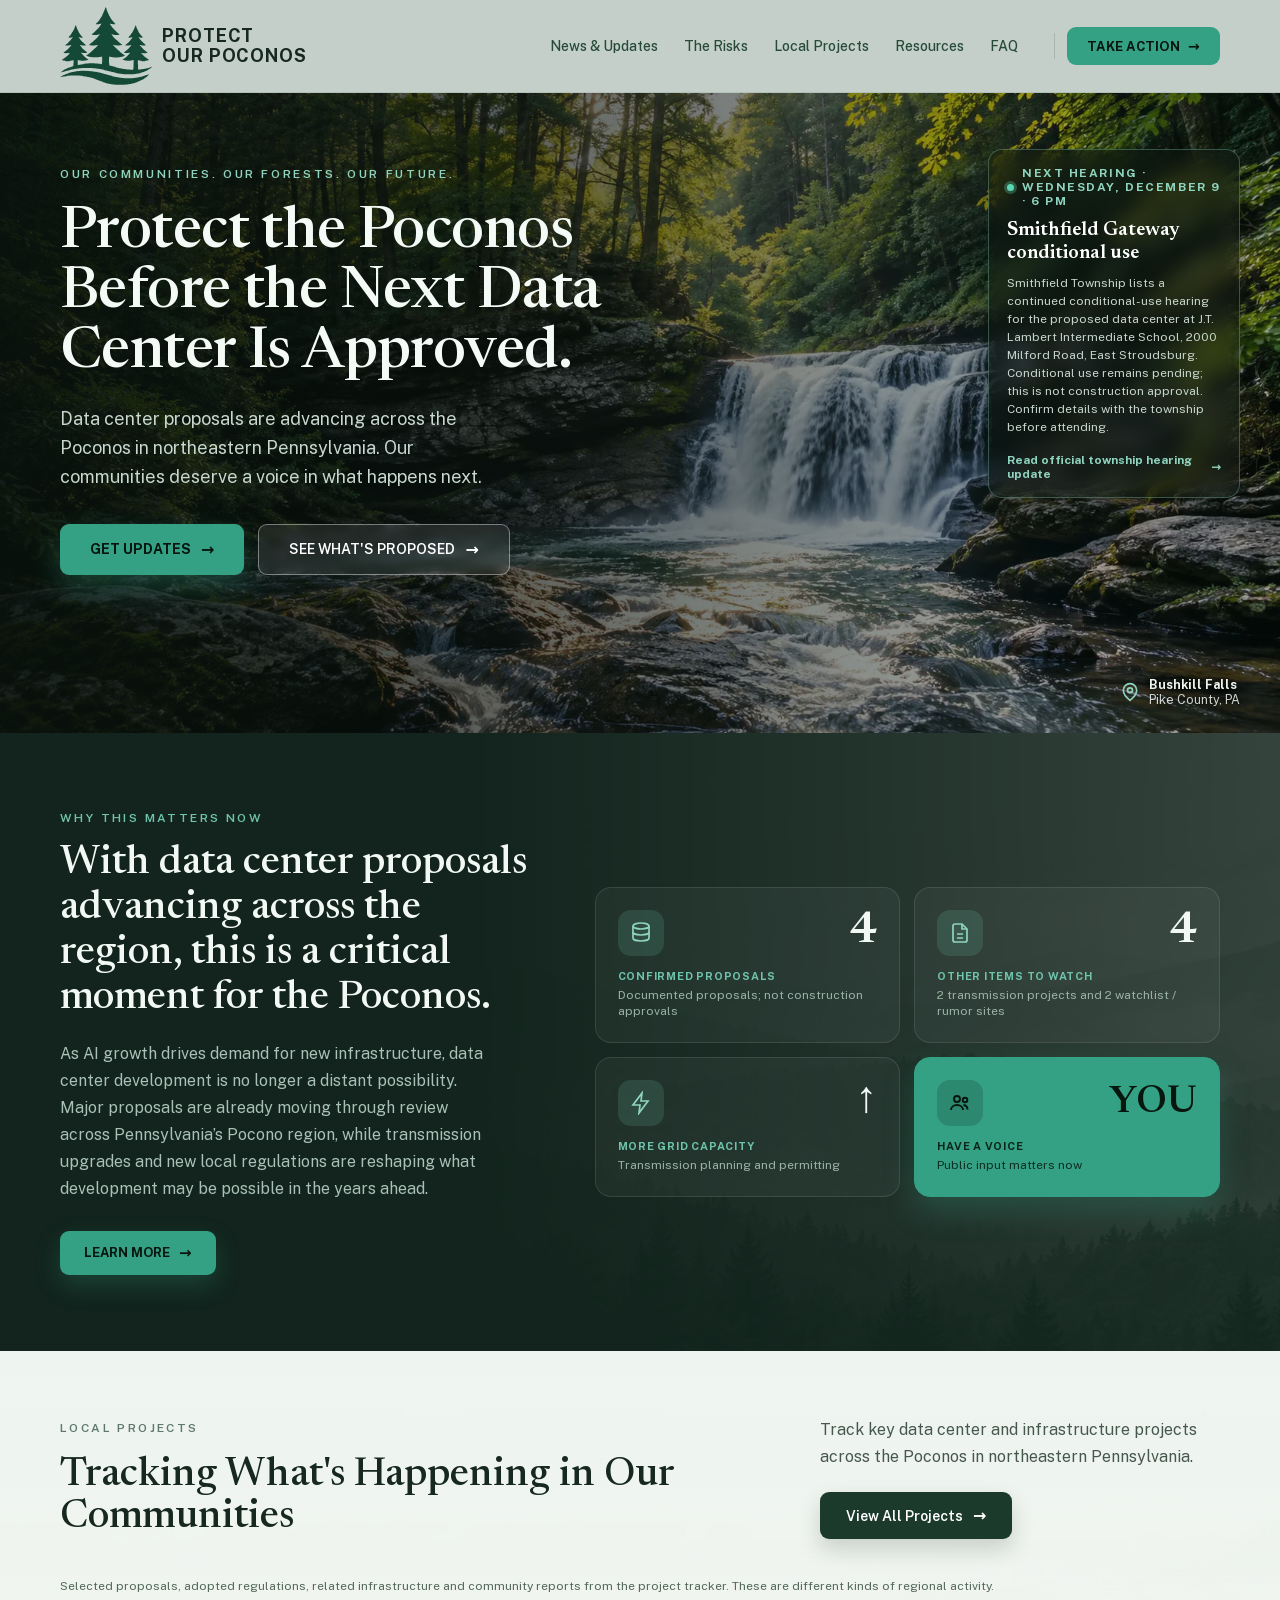
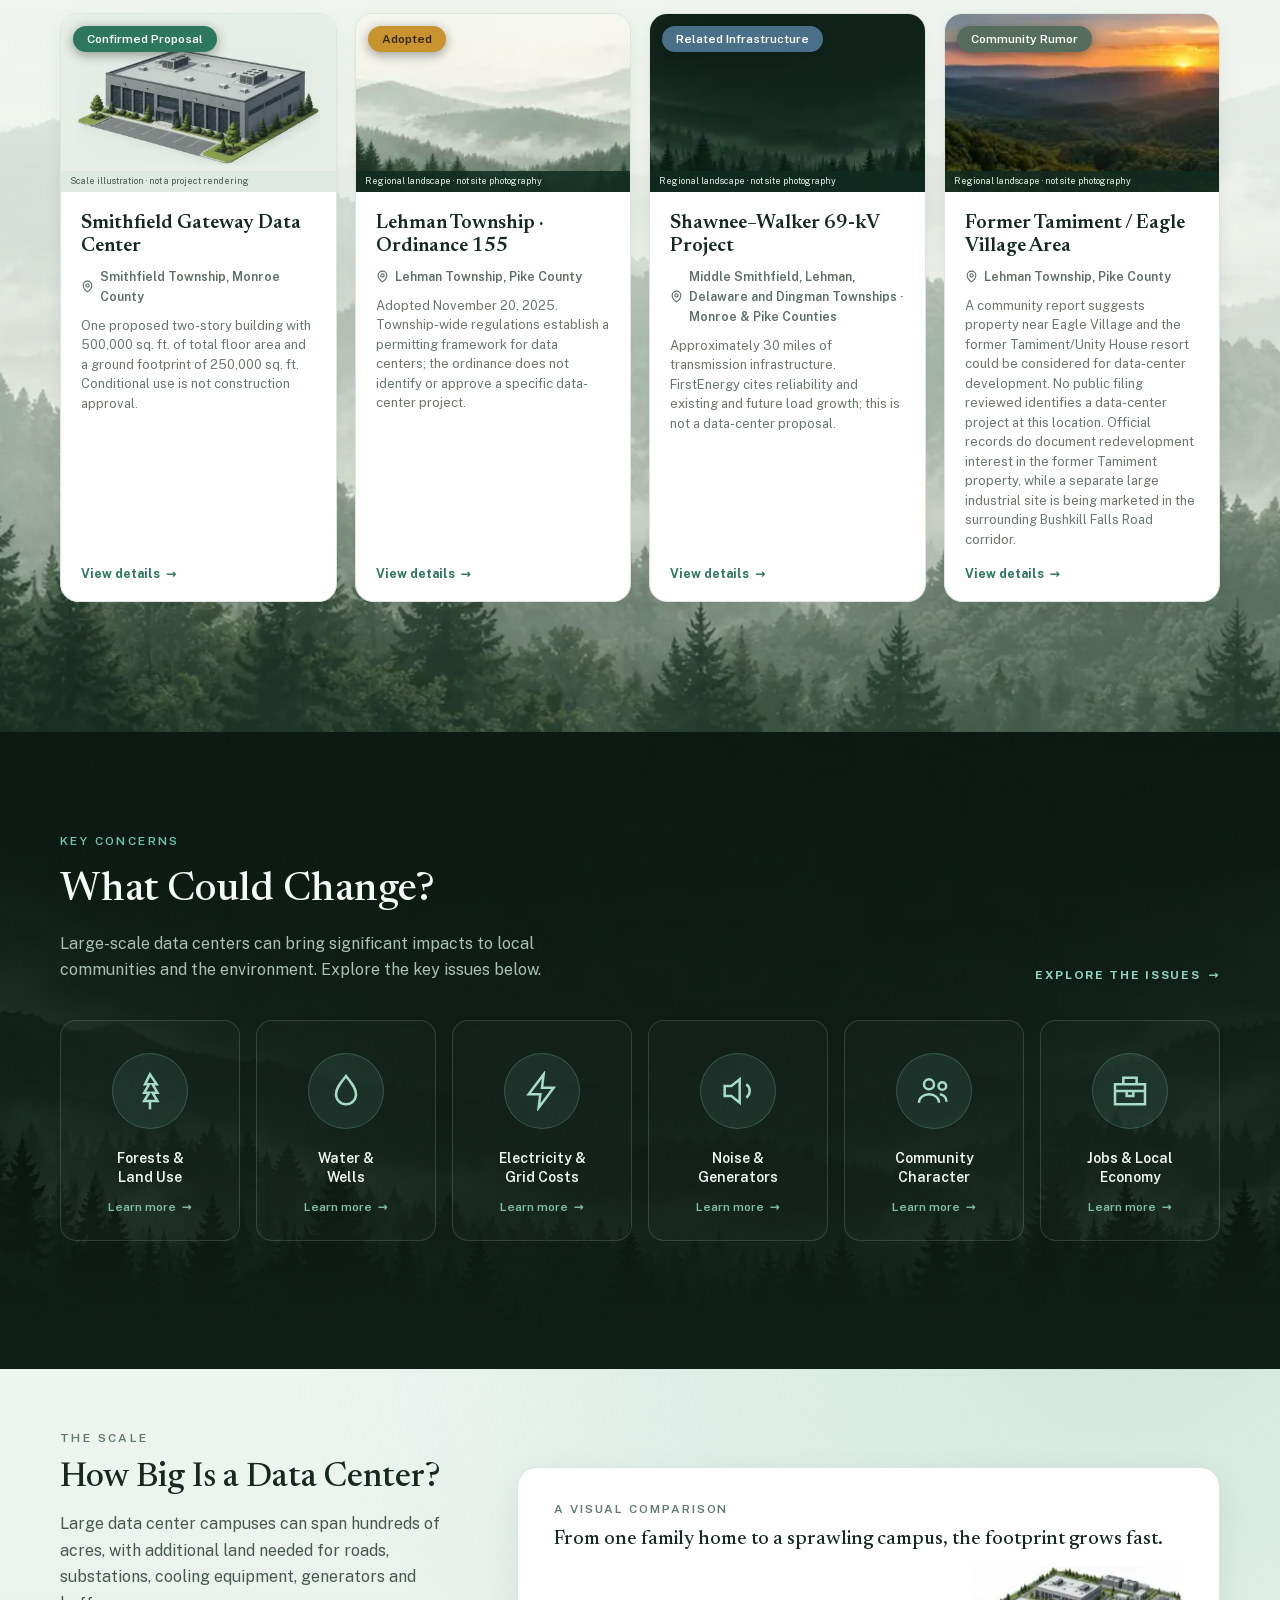
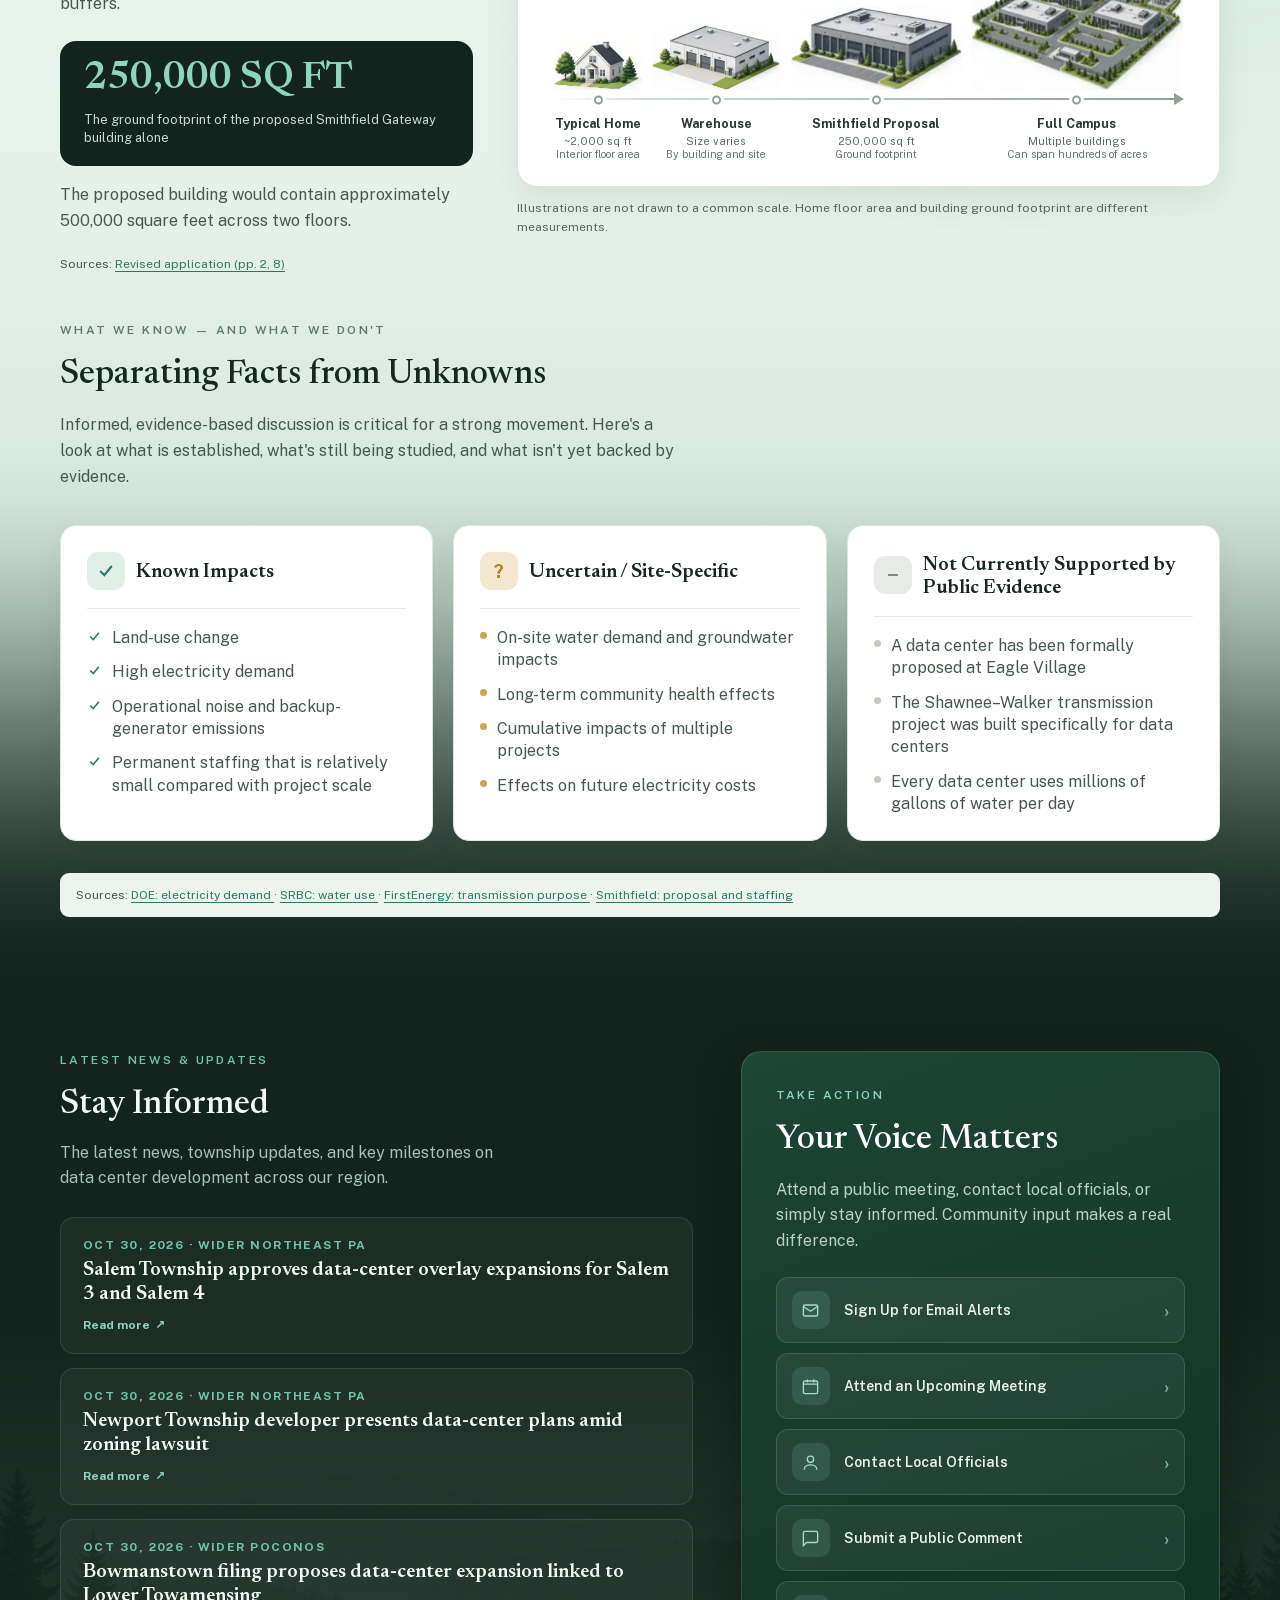
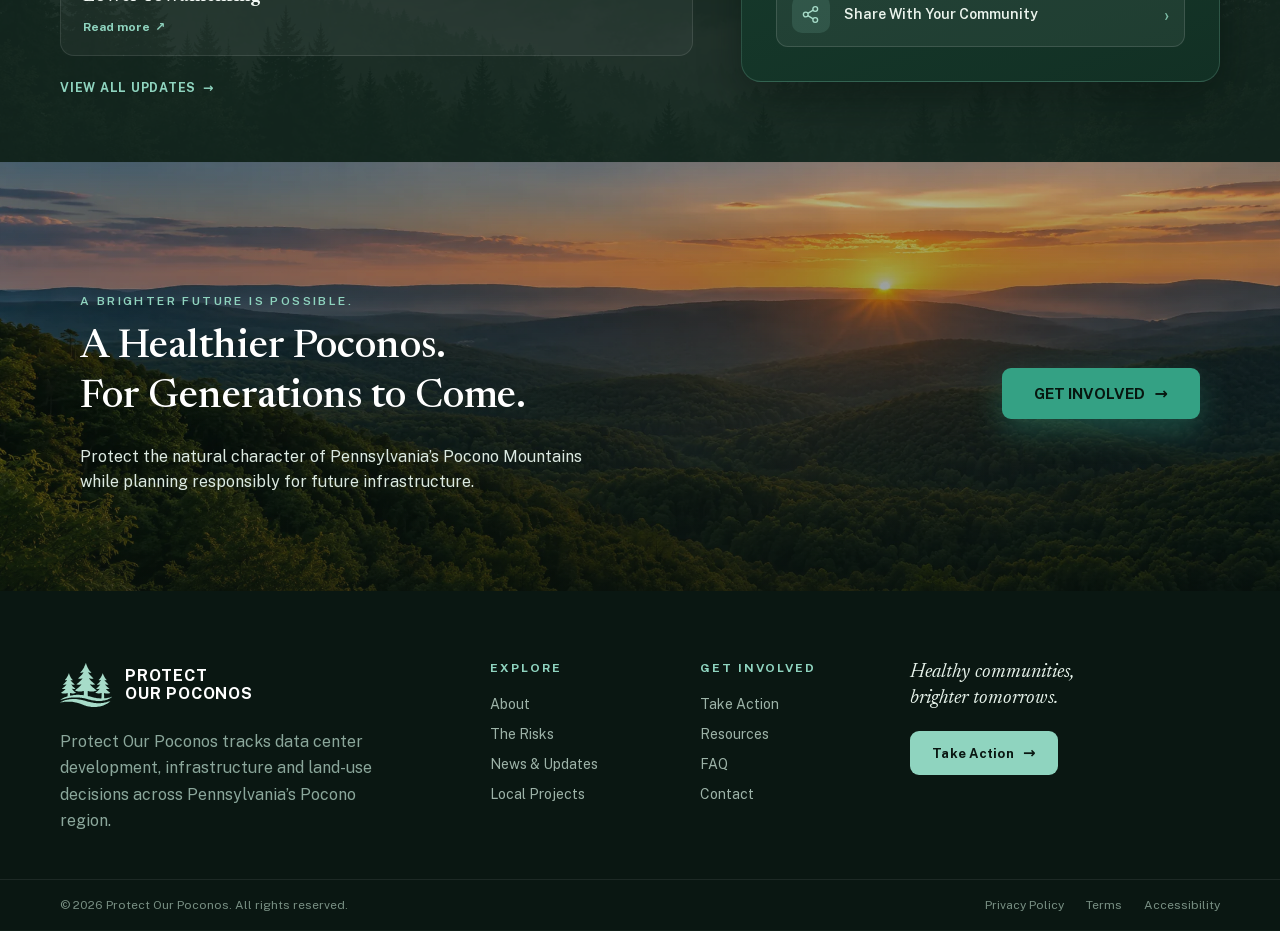
==== index.html @ 1425f5a8 "nov 11 update" ====
<!DOCTYPE html>
<html class="no-js" lang="en">
 <head>
  <meta charset="utf-8"/>
  <script>document.documentElement.classList.replace("no-js", "js");</script>
  <meta content="width=device-width, initial-scale=1" name="viewport"/>
  <title>Data Centers in the Poconos, PA | Protect Our Poconos</title>
  <meta content="Track proposed data centers, transmission projects, zoning changes and community impacts across the Poconos in Pennsylvania, including Pike and Monroe counties." name="description"/>
  <meta content="#0f1f18" name="theme-color"/>
  <link href="assets/css/foundation-subset.css" rel="stylesheet"/>
  <link href="assets/css/design.css" rel="stylesheet"/>
  <link href="assets/css/site.css" rel="stylesheet"/>
  <link href="assets/logo.svg" rel="icon" type="image/svg+xml"/>
  <script defer="True" src="assets/js/site.js">
  </script>
  <script defer src="assets/js/analytics.js"></script>
 <link href="assets/css/home.css" rel="stylesheet"/>
 <link href="assets/css/layout.css" rel="stylesheet"/>
 <link href="assets/css/fonts.css" rel="stylesheet"/>
<link rel="preload" href="assets/fonts/newsreader-normal.woff2" as="font" type="font/woff2" crossorigin/>
<link rel="preload" href="assets/fonts/public-sans-normal.woff2" as="font" type="font/woff2" crossorigin/>
</head>
 <body class="home-page">
  <a class="skip-link" href="#main-content">
   Skip to content
  </a>
  <div class="site-shell">
   <!-- ============ NAV ============ -->
   <header class="site-header" id="top">
    <div class="header-inner grid-container section-inner">
     <a class="site-logo" href="#top">
      <img alt="Protect Our Poconos" class="site-logo-img" height="286" src="./assets/logo.svg" width="341"/>
      <span class="site-logo-text">
       PROTECT
       <br/>
       OUR POCONOS
      </span>
     </a>
     <button aria-controls="primary-navigation" aria-expanded="false" class="menu-toggle" type="button">
      Menu
     </button>
     <nav aria-label="Main navigation" class="primary-navigation" id="primary-navigation">
      <a class="nav-link" href="news.html">News &amp; Updates</a>
      <a class="nav-link" href="issues.html">
       The Risks
      </a>
      <a class="nav-link" href="projects.html">
       Local Projects
      </a>


      <a class="nav-link" href="resources.html">
       Resources
      </a>
     <a class="nav-link" href="faq.html">FAQ</a><a class="nav-link mobile-action" href="take-action.html">Take Action <span class="mobile-action-arrow" aria-hidden="true">→</span></a></nav>
     <div class="header-actions">
      <span class="header-divider">
      </span>
      <a class="nav-cta cta-teal" href="take-action.html">TAKE ACTION <span class="nav-cta-arrow">→</span></a>
     </div>
    </div>
   </header>
   <main id="main-content" tabindex="-1">
    <section class="hero hero-frame" id="hero">
     <div class="hero-scene hero-scene-media">
      <div class="hero-content grid-container section-inner hero-inner">
       <div class="hero-copy">
        <p class="home-hero-eyebrow">
         OUR COMMUNITIES. OUR FORESTS. OUR FUTURE.
        </p>
        <h1 class="home-hero-heading">
         Protect the Poconos Before the Next Data Center Is Approved.
        </h1>
        <p class="home-hero-text home-hero-context">Data center proposals are advancing across the Poconos in northeastern Pennsylvania. Our communities deserve a voice in what happens next.</p>
        <div class="hero-cta-row">
         <a class="cta-teal" href="news.html">
          GET UPDATES
          <span class="cta-arrow">
           →
          </span>
         </a>
         <a class="cta-ghost" href="projects.html">
          SEE WHAT'S PROPOSED
          <span class="cta-arrow">
           →
          </span>
         </a>
        </div>
       </div>
      </div>
      <a class="meeting-card hero-meeting-card" href="https://smithfieldtownship.com/odp/gatewaydc/" target="_blank" rel="noopener noreferrer">
       <div class="home-meeting-badge-row">
        <span class="home-meeting-dot">
        </span>
        NEXT HEARING · WEDNESDAY, DECEMBER 9 · 6 PM
       </div>
       <div class="home-meeting-title">
        Smithfield Gateway conditional use
       </div>
       <div class="home-meeting-meta">
        Smithfield Township lists a continued conditional-use hearing for the proposed data center at J.T. Lambert Intermediate School, 2000 Milford Road, East Stroudsburg. Conditional use remains pending; this is not construction approval. Confirm details with the township before attending.
       </div>
       <span class="home-meeting-link">
        Read official township hearing update
        <span>
         →
        </span>
       </span>
      </a>
      <div class="hero-location hero-location-tag">
       <svg aria-hidden="true" fill="none" focusable="false" height="20" stroke="#8fd4bf" stroke-width="2" viewbox="0 0 24 24" width="20">
        <path d="M20 10c0 6-8 12-8 12s-8-6-8-12a8 8 0 0116 0z">
        </path>
        <circle cx="12" cy="10" r="3">
        </circle>
       </svg>
       <span>
        <strong class="home-location-name">
         Bushkill Falls
        </strong>
        <br/>
        <span class="home-location-region">
         Pike County, PA
        </span>
       </span>
      </div>
     </div>
    </section>
    <section class="happening happening-frame" id="happening">
     <img alt="" aria-hidden="true" class="happening-bg-image" decoding="async" height="724" loading="lazy" src="./assets/misty-mountains.webp" width="2172"/>
     <div class="grid-container section-inner responsive-grid columns-2 grid-x happening-grid">
      <div class="cell">
       <p class="home-happening-eyebrow">
        WHY THIS MATTERS NOW
       </p>
       <h2 class="home-happening-heading">
        With data center proposals advancing across the region, this is a critical moment for the Poconos.
       </h2>
       <p class="home-happening-text">
        As AI growth drives demand for new infrastructure, data center development is no longer a distant possibility. Major proposals are already moving through review across Pennsylvania’s Pocono region, while transmission upgrades and new local regulations are reshaping what development may be possible in the years ahead.
       </p>
       <a class="happening-cta cta-teal" href="issues.html">
        LEARN MORE
        <span class="show-for-sr">about the risks</span>
        <span class="text-cta-arrow" aria-hidden="true">
         →
        </span>
       </a>
      </div>
      <div class="cell responsive-grid columns-2 grid-x happening-stat-grid">
       <div class="cell home-stat-tile">
        <div class="home-stat-tile-row">
         <span class="home-stat-icon">
          <svg aria-hidden="true" fill="none" focusable="false" height="24" stroke="currentColor" stroke-width="1.7" viewbox="0 0 24 24" width="24">
           <ellipse cx="12" cy="5" rx="8" ry="3">
           </ellipse>
           <path d="M4 5v6c0 1.7 3.6 3 8 3s8-1.3 8-3V5">
           </path>
           <path d="M4 11v6c0 1.7 3.6 3 8 3s8-1.3 8-3v-6">
           </path>
          </svg>
         </span>
         <span class="home-stat-figure" data-project-text="counts.data-centers">
          4
         </span>
        </div>
        <div>
         <div class="home-stat-label">
          CONFIRMED PROPOSALS
         </div>
         <div class="home-stat-caption">
          Documented proposals; not construction approvals
         </div>
        </div>
       </div>
       <div class="cell home-stat-tile">
        <div class="home-stat-tile-row">
         <span class="home-stat-icon">
          <svg aria-hidden="true" fill="none" focusable="false" height="24" stroke="currentColor" stroke-width="1.7" viewbox="0 0 24 24" width="24">
           <path d="M14 3H7a2 2 0 00-2 2v14a2 2 0 002 2h10a2 2 0 002-2V8z">
           </path>
           <path d="M14 3v5h5">
           </path>
           <path d="M9 13h6M9 17h6">
           </path>
          </svg>
         </span>
         <span class="home-stat-figure" data-project-text="counts.other">
          4
         </span>
        </div>
        <div>
         <div class="home-stat-label">
          OTHER ITEMS TO WATCH
         </div>
         <div class="home-stat-caption" data-project-text="counts.breakdown">
          2 transmission projects and 2 watchlist / rumor sites
         </div>
        </div>
       </div>
       <div class="cell home-stat-tile">
        <div class="home-stat-tile-row">
         <span class="home-stat-icon">
          <svg aria-hidden="true" fill="none" focusable="false" height="24" stroke="currentColor" stroke-width="1.7" viewbox="0 0 24 24" width="24">
           <path d="M13 2L4 14h7l-1 8 9-12h-7z">
           </path>
          </svg>
         </span>
         <span class="home-stat-figure">
          ↑
         </span>
        </div>
        <div>
         <div class="home-stat-label">
          MORE GRID CAPACITY
         </div>
         <div class="home-stat-caption">
          Transmission planning and permitting
         </div>
        </div>
       </div>
       <div class="cell happening-stat-accent">
        <div class="home-stat-tile-row">
         <span class="home-stat-icon home-stat-icon--accent">
          <svg aria-hidden="true" fill="none" focusable="false" height="24" stroke="currentColor" stroke-width="1.9" viewbox="0 0 24 24" width="24">
           <circle cx="9" cy="8" r="3">
           </circle>
           <circle cx="17" cy="9" r="2.3">
           </circle>
           <path d="M3 19c0-3 2.7-5 6-5s6 2 6 5">
           </path>
           <path d="M15.5 14c2.3.3 4 2 4 4.5">
           </path>
          </svg>
         </span>
         <span class="home-stat-figure home-stat-figure--accent">
          YOU
         </span>
        </div>
        <div>
         <div class="home-stat-label home-stat-label--accent">
          HAVE A VOICE
         </div>
         <div class="home-stat-caption home-stat-caption--accent">
          Public input matters now
         </div>
        </div>
       </div>
      </div>
     </div>
    </section>
    <section class="projects projects-frame" id="projects">
     <div class="grid-container section-inner projects-inner">
      <div class="projects-header-row">
       <div class="home-projects-copy">
        <p class="home-projects-eyebrow">
         LOCAL PROJECTS
        </p>
        <h2 class="home-projects-heading">
         Tracking What's Happening in Our Communities
        </h2>
       </div>
       <div class="home-projects-aside">
        <p class="home-projects-text">
         Track key data center and infrastructure projects across the Poconos in northeastern Pennsylvania.
        </p>
        <a class="projects-view-all" href="projects.html">
         View All Projects
         <span class="cta-arrow">
          →
         </span>
        </a>
       </div>
      </div>
      <p class="draft-note">
       Selected proposals, adopted regulations, related infrastructure and community reports from the project tracker. These are different kinds of regional activity.
      </p>
      <div class="responsive-grid columns-4 grid-x projects-grid" id="project-list">
       <article class="cell project-card card card--source">
        <div class="project-card-media">
         <div class="home-project-image is-illustration">
          <img alt="" data-project-src="smithfield-gateway.image" decoding="async" height="577" loading="lazy" sizes="(max-width: 760px) calc(100vw - 40px), (max-width: 1100px) calc(50vw - 50px), 286px" src="assets/scale-datacenter-trim.webp" srcset="assets/scale-datacenter-card-384.webp 384w, assets/scale-datacenter-card.webp 768w, assets/scale-datacenter-trim.webp 1195w" width="1195"/>
          <span class="home-project-caption" data-project-text="smithfield-gateway.caption">
           Scale illustration · not a project rendering
          </span>
         </div>
         <span class="project-status-confirmed" data-project-text="smithfield-gateway.status">
          Confirmed Proposal
         </span>
        </div>
        <div class="home-project-body">
         <h3 class="home-project-title" data-project-text="smithfield-gateway.title">
          Smithfield Gateway Data Center
         </h3>
         <p class="home-project-location">
          <svg aria-hidden="true" fill="none" focusable="false" height="13" stroke="#586b60" stroke-width="2" viewbox="0 0 24 24" width="13">
           <path d="M20 10c0 6-8 12-8 12s-8-6-8-12a8 8 0 0116 0z">
           </path>
           <circle cx="12" cy="10" r="3">
           </circle>
          </svg>
          <span data-project-text="smithfield-gateway.location">
          Smithfield Township, Monroe County</span>
         </p>
         <p class="home-project-summary" data-project-text="smithfield-gateway.summary">
          One proposed two-story building with 500,000 sq. ft. of total floor area and a ground footprint of 250,000 sq. ft. Conditional use is not construction approval.
         </p>
         <a class="home-project-link" data-project-href="smithfield-gateway.url" href="projects.html#smithfield-gateway">
          View details
          <span>
           →
          </span>
         </a>
        </div>
       </article>
       <article class="cell project-card card card--source">
        <div class="project-card-media">
         <div class="home-project-image">
          <img alt="" decoding="async" height="724" loading="lazy" sizes="(max-width: 760px) calc(100vw - 40px), (max-width: 1100px) calc(50vw - 50px), 286px" src="assets/misty-forest.webp" srcset="assets/misty-forest-card-384.webp 384w, assets/misty-forest-card.webp 768w, assets/misty-forest.webp 2172w" width="2172"/>
          <span class="home-project-caption">
           Regional landscape · not site photography
          </span>
         </div>
         <span class="project-status-adopted">
          Adopted
         </span>
        </div>
        <div class="home-project-body">
         <h3 class="home-project-title" data-project-format="Lehman Township · {}" data-project-text="lehman.title">
          Lehman Township · Ordinance 155
         </h3>
         <p class="home-project-location">
          <svg aria-hidden="true" fill="none" focusable="false" height="13" stroke="#586b60" stroke-width="2" viewbox="0 0 24 24" width="13">
           <path d="M20 10c0 6-8 12-8 12s-8-6-8-12a8 8 0 0116 0z">
           </path>
           <circle cx="12" cy="10" r="3">
           </circle>
          </svg>
          Lehman Township, Pike County
         </p>
         <p class="home-project-summary" data-project-text="lehman.summary">
          Adopted November 20, 2025. Township-wide regulations establish a permitting framework for data centers; the ordinance does not identify or approve a specific data-center project.
         </p>
         <a class="home-project-link" href="projects.html#lehman-policy">
          View details
          <span>
           →
          </span>
         </a>
        </div>
       </article>
       <article class="cell project-card card card--source">
        <div class="project-card-media">
         <div class="home-project-image">
          <img alt="" data-project-src="shawnee-walker.image" decoding="async" height="821" loading="lazy" sizes="(max-width: 760px) calc(100vw - 40px), (max-width: 1100px) calc(50vw - 50px), 286px" src="assets/forest-dark.webp" srcset="assets/forest-dark-card-384.webp 384w, assets/forest-dark-card.webp 768w, assets/forest-dark.webp 1916w" width="1916"/>
          <span class="home-project-caption" data-project-text="shawnee-walker.caption">
           Regional landscape · not site photography
          </span>
         </div>
         <span class="project-status-related" data-project-text="shawnee-walker.status">
          Related Infrastructure
         </span>
        </div>
        <div class="home-project-body">
         <h3 class="home-project-title" data-project-text="shawnee-walker.title">
          Shawnee–Walker 69-kV Project
         </h3>
         <p class="home-project-location">
          <svg aria-hidden="true" fill="none" focusable="false" height="13" stroke="#586b60" stroke-width="2" viewbox="0 0 24 24" width="13">
           <path d="M20 10c0 6-8 12-8 12s-8-6-8-12a8 8 0 0116 0z">
           </path>
           <circle cx="12" cy="10" r="3">
           </circle>
          </svg>
          <span data-project-text="shawnee-walker.location">
          Middle Smithfield, Lehman, Delaware and Dingman Townships · Monroe &amp; Pike Counties</span>
         </p>
         <p class="home-project-summary" data-project-text="shawnee-walker.summary">
          Approximately 30 miles of transmission infrastructure. FirstEnergy cites reliability and existing and future load growth; this is not a data-center proposal.
         </p>
         <a class="home-project-link" data-project-href="shawnee-walker.url" href="projects.html#shawnee-walker">
          View details
          <span>
           →
          </span>
         </a>
        </div>
       </article>
       <article class="cell project-card card card--source">
        <div class="project-card-media">
         <div class="home-project-image">
          <img alt="" data-project-src="eagle-village.image" decoding="async" height="724" loading="lazy" sizes="(max-width: 760px) calc(100vw - 40px), (max-width: 1100px) calc(50vw - 50px), 286px" src="assets/mountains-sunset.webp" srcset="assets/mountains-sunset-card-384.webp 384w, assets/mountains-sunset-card.webp 768w, assets/mountains-sunset.webp 2172w" width="2172"/>
          <span class="home-project-caption" data-project-text="eagle-village.caption">
           Regional landscape · not site photography
          </span>
         </div>
         <span class="project-status-rumor" data-project-text="eagle-village.status">
          Community Rumor
         </span>
        </div>
        <div class="home-project-body">
         <h3 class="home-project-title" data-project-text="eagle-village.title">
          Former Tamiment / Eagle Village Area
         </h3>
         <p class="home-project-location">
          <svg aria-hidden="true" fill="none" focusable="false" height="13" stroke="#586b60" stroke-width="2" viewbox="0 0 24 24" width="13">
           <path d="M20 10c0 6-8 12-8 12s-8-6-8-12a8 8 0 0116 0z">
           </path>
           <circle cx="12" cy="10" r="3">
           </circle>
          </svg>
          <span data-project-text="eagle-village.location">
          Lehman Township, Pike County</span>
         </p>
         <p class="home-project-summary" data-project-text="eagle-village.summary">
          A community report suggests property near Eagle Village and the former Tamiment/Unity House resort could be considered for data-center development. No public filing reviewed identifies a data-center project at this location. Official records do document redevelopment interest in the former Tamiment property, while a separate large industrial site is being marketed in the surrounding Bushkill Falls Road corridor.
         </p>
         <a class="home-project-link" data-project-href="eagle-village.url" href="projects.html#eagle-village">
          View details
          <span>
           →
          </span>
         </a>
        </div>
       </article>
      </div>
     </div>
    </section>
    <section class="risks risks-frame" id="risks">
     <div aria-hidden="true" class="risks-fade">
     </div>
     <div class="grid-container section-inner risks-inner">
      <div class="risks-header-row">
       <div class="home-risks-copy">
        <p class="home-eyebrow">
         KEY CONCERNS
        </p>
        <h2 class="home-risks-heading">
         What Could Change?
        </h2>
        <p class="home-risks-text">
         Large-scale data centers can bring significant impacts to local communities and the environment. Explore the key issues below.
        </p>
       </div>
       <a class="home-risks-link" href="issues.html">
        EXPLORE THE ISSUES
        <span>
         →
        </span>
       </a>
      </div>
      <div class="responsive-grid columns-6 grid-x risks-pill-grid">
       <a class="cell home-risk-pill" href="issues.html#i-forests">
        <div class="home-risk-pill-icon">
         <svg aria-hidden="true" fill="none" focusable="false" height="40" stroke="currentColor" stroke-width="1.5" viewbox="0 0 24 24" width="40">
          <path d="M12 2l4 6h-2.5l3 5h-3l3 5H8.5l3-5h-3l3-5H9z">
          </path>
          <path d="M12 23v-5">
          </path>
         </svg>
        </div>
        <div class="home-risk-pill-label">
         Forests &amp;
         <br/>
         Land Use
        </div>
        <span class="home-risk-pill-link">
         Learn more
         <span>
          →
         </span>
        </span>
       </a>
       <a class="cell home-risk-pill" href="issues.html#i-water">
        <div class="home-risk-pill-icon">
         <svg aria-hidden="true" fill="none" focusable="false" height="40" stroke="currentColor" stroke-width="1.5" viewbox="0 0 24 24" width="40">
          <path d="M12 3c3 4 6 7 6 11a6 6 0 01-12 0c0-4 3-7 6-11z">
          </path>
         </svg>
        </div>
        <div class="home-risk-pill-label">
         Water &amp;
         <br/>
         Wells
        </div>
        <span class="home-risk-pill-link">
         Learn more
         <span>
          →
         </span>
        </span>
       </a>
       <a class="cell home-risk-pill" href="issues.html#i-power">
        <div class="home-risk-pill-icon">
         <svg aria-hidden="true" fill="none" focusable="false" height="40" stroke="currentColor" stroke-width="1.5" viewbox="0 0 24 24" width="40">
          <path d="M13 2L4 14h7l-1 8 9-12h-7z">
          </path>
         </svg>
        </div>
        <div class="home-risk-pill-label">
         Electricity &amp;
         <br/>
         Grid Costs
        </div>
        <span class="home-risk-pill-link">
         Learn more
         <span>
          →
         </span>
        </span>
       </a>
       <a class="cell home-risk-pill" href="issues.html#i-noise">
        <div class="home-risk-pill-icon">
         <svg aria-hidden="true" fill="none" focusable="false" height="40" stroke="currentColor" stroke-width="1.5" viewbox="0 0 24 24" width="40">
          <path d="M4 9v6h4l5 4V5L8 9z">
          </path>
          <path d="M17 8a5 5 0 010 8">
          </path>
         </svg>
        </div>
        <div class="home-risk-pill-label">
         Noise &amp;
         <br/>
         Generators
        </div>
        <span class="home-risk-pill-link">
         Learn more
         <span>
          →
         </span>
        </span>
       </a>
       <a class="cell home-risk-pill" href="issues.html#i-community">
        <div class="home-risk-pill-icon">
         <svg aria-hidden="true" fill="none" focusable="false" height="40" stroke="currentColor" stroke-width="1.5" viewbox="0 0 24 24" width="40">
          <circle cx="9" cy="8" r="3">
          </circle>
          <circle cx="17" cy="9" r="2.3">
          </circle>
          <path d="M3 19c0-3 2.7-5 6-5s6 2 6 5">
          </path>
          <path d="M15.5 14c2.3.3 4 2 4 4.5">
          </path>
         </svg>
        </div>
        <div class="home-risk-pill-label">
         Community
         <br/>
         Character
        </div>
        <span class="home-risk-pill-link">
         Learn more
         <span>
          →
         </span>
        </span>
       </a>
       <a class="cell home-risk-pill" href="issues.html#i-jobs">
        <div class="home-risk-pill-icon">
         <svg aria-hidden="true" fill="none" focusable="false" height="40" stroke="currentColor" stroke-width="1.5" viewbox="0 0 24 24" width="40">
          <path d="M3 8h18v12H3z">
          </path>
          <path d="M8 8V4h8v4">
          </path>
          <path d="M3 12h18">
          </path>
          <path d="M10 12v3h4v-3">
          </path>
         </svg>
        </div>
        <div class="home-risk-pill-label">
         Jobs &amp; Local
         <br/>
         Economy
        </div>
        <span class="home-risk-pill-link">
         Learn more
         <span>
          →
         </span>
        </span>
       </a>
      </div>
     </div>
    </section>
    <section class="scale scale-frame" id="scale">
     <img alt="" aria-hidden="true" class="scale-bg-image" decoding="async" height="724" loading="lazy" sizes="100vw" src="./assets/misty-forest.webp" srcset="./assets/misty-forest-mobile.webp 1024w, ./assets/misty-forest-1440.webp 1440w, ./assets/misty-forest.webp 2172w" width="2172"/>
     <div aria-hidden="true" class="scale-fade">
     </div>
     <div class="grid-container section-inner responsive-grid columns-2 grid-x scale-intro-grid">
      <div class="cell">
       <p class="home-scale-eyebrow">
        THE SCALE
       </p>
       <h2 class="home-scale-heading">
        How Big Is a Data Center?
       </h2>
       <p class="home-scale-text">
        Large data center campuses can span hundreds of acres, with additional land needed for roads, substations, cooling equipment, generators and buffers.
       </p>
       <div class="scale-callout local-scale-callout">
        <span class="scale-callout-figure" data-project-format="{} SQ FT" data-project-text="smithfield.footprint">
         250,000 SQ FT
        </span>
        <span class="home-scale-callout-caption">
         The ground footprint of the proposed Smithfield Gateway building alone
        </span>
       </div>
       <p class="home-scale-text local-scale-detail" data-project-format="The proposed building would contain approximately {} square feet across two floors." data-project-text="smithfield.floor-area">
        The proposed building would contain approximately 500,000 square feet across two floors.
       </p>
       <!-- Optional comparisons button: uncomment when ready to restore.
       <div>
        <a class="scale-comparisons-cta" data-notice-title="More comparisons aren’t ready yet" data-notice="Additional size comparisons are not ready yet. For now, the illustration and sourced figures on this page are available to explore." href="#site-notice">
         SEE MORE COMPARISONS
         <span class="text-cta-arrow">
          →
         </span>
        </a>
       </div>
       -->
       <p class="source-note">
        Sources:
        <a href="https://smithfieldtownship.com/wp-content/uploads/2026/08/02-2026-08-10-SG-Data-Center-Cond-Use-Rev-No1-Response-letter.pdf">
         Revised application (pp. 2, 8)
        </a>
       </p>
      </div>
      <figure class="cell scale-visual">
       <div class="scale-comparison-card">
        <p class="home-visual-eyebrow">
         A VISUAL COMPARISON
        </p>
        <p class="home-visual-caption">
         From one family home to a sprawling campus, the footprint grows fast.
        </p>
        <div class="scale-bars-row">
         <div class="scale-bar-home">
          <img alt="Typical home" class="scale-bar-image" decoding="async" height="262" loading="lazy" sizes="220px" src="./assets/scale-house-small.webp" srcset="./assets/scale-house-tiny.webp 240w, ./assets/scale-house-small.webp 480w" width="480"/>
         </div>
         <div class="scale-bar-warehouse">
          <img alt="Warehouse" class="scale-bar-image" decoding="async" height="237" loading="lazy" sizes="220px" src="./assets/scale-warehouse-small.webp" srcset="./assets/scale-warehouse-tiny.webp 240w, ./assets/scale-warehouse-small.webp 480w" width="480"/>
         </div>
         <div class="scale-bar-datacenter">
          <img alt="Data center" class="scale-bar-image" decoding="async" height="232" loading="lazy" sizes="220px" src="./assets/scale-datacenter-small.webp" srcset="./assets/scale-datacenter-tiny.webp 240w, ./assets/scale-datacenter-small.webp 480w" width="480"/>
         </div>
         <div class="scale-bar-campus">
          <img alt="Full data center campus" class="scale-bar-image" decoding="async" height="280" loading="lazy" sizes="220px" src="./assets/scale-campus-small.webp" srcset="./assets/scale-campus-tiny.webp 240w, ./assets/scale-campus-small.webp 480w" width="480"/>
         </div>
        </div>
        <div class="scale-axis">
         <div class="scale-axis-line">
         </div>
         <span class="scale-axis-arrow">
         </span>
         <div class="scale-axis-ticks">
          <div class="scale-col-home">
           <span class="scale-tick-dot">
           </span>
          </div>
          <div class="scale-col-warehouse">
           <span class="scale-tick-dot">
           </span>
          </div>
          <div class="scale-col-datacenter">
           <span class="scale-tick-dot">
           </span>
          </div>
          <div class="scale-col-campus">
           <span class="scale-tick-dot">
           </span>
          </div>
         </div>
        </div>
        <div class="scale-label-cols scale-labels">
         <div class="scale-col-home">
          <div class="scale-label-title">
           Typical Home
          </div>
          <div class="home-visual-item-value">
           ~2,000 sq ft
          </div>
          <div class="home-visual-item-note">
           Interior floor area
          </div>
         </div>
         <div class="scale-col-warehouse">
          <div class="scale-label-title">
           Warehouse
          </div>
          <div class="home-visual-item-value">
           Size varies
          </div>
          <div class="home-visual-item-note">
           By building and site
          </div>
         </div>
         <div class="scale-col-datacenter">
          <div class="scale-label-title">
           Smithfield Proposal
          </div>
          <div class="home-visual-item-value" data-project-format="{} sq ft" data-project-text="smithfield.footprint">
           250,000 sq ft
          </div>
          <div class="home-visual-item-note">
           Ground footprint
          </div>
         </div>
         <div class="scale-col-campus">
          <div class="scale-label-title">
           Full Campus
          </div>
          <div class="home-visual-item-value">
           Multiple buildings
          </div>
          <div class="home-visual-item-note">
           Can span hundreds of acres
          </div>
         </div>
        </div>
       </div>
       <figcaption class="scale-note">
        Illustrations are not drawn to a common scale. Home floor area and building ground footprint are different measurements.
       </figcaption>
      </figure>
     </div>
     <div class="grid-container section-inner scale-facts-inner">
      <div class="home-facts-copy">
       <p class="home-scale-eyebrow">
        WHAT WE KNOW — AND WHAT WE DON'T
       </p>
       <h2 class="home-facts-heading">
        Separating Facts from Unknowns
       </h2>
       <p class="home-facts-text">
        Informed, evidence-based discussion is critical for a strong movement. Here's a look at what is established, what's still being studied, and what isn't yet backed by evidence.
       </p>
      </div>
      <div class="responsive-grid columns-3 grid-x scale-facts-grid" id="facts">
       <div class="cell home-fact-card">
        <div class="home-fact-card-header">
         <span class="home-fact-icon">
          <svg aria-hidden="true" fill="none" focusable="false" height="20" stroke="currentColor" stroke-width="2.4" viewbox="0 0 24 24" width="20">
           <path d="M5 12l5 5 9-11">
           </path>
          </svg>
         </span>
         <span class="home-fact-title serif-icon-label">
          Known Impacts
         </span>
        </div>
        <div class="home-fact-divider">
        </div>
        <ul class="home-fact-list">
         <li class="home-fact-item">
          <svg aria-hidden="true" class="home-fact-check-icon" fill="none" focusable="false" height="15" stroke="#2f7d63" stroke-width="2.6" viewbox="0 0 24 24" width="15">
           <path d="M5 12l5 5 9-11">
           </path>
          </svg>
          Land-use change
         </li>
         <li class="home-fact-item">
          <svg aria-hidden="true" class="home-fact-check-icon" fill="none" focusable="false" height="15" stroke="#2f7d63" stroke-width="2.6" viewbox="0 0 24 24" width="15">
           <path d="M5 12l5 5 9-11">
           </path>
          </svg>
          High electricity demand
         </li>
         <li class="home-fact-item">
          <svg aria-hidden="true" class="home-fact-check-icon" fill="none" focusable="false" height="15" stroke="#2f7d63" stroke-width="2.6" viewbox="0 0 24 24" width="15">
           <path d="M5 12l5 5 9-11">
           </path>
          </svg>
          Operational noise and backup-generator emissions
         </li>
         <li class="home-fact-item">
          <svg aria-hidden="true" class="home-fact-check-icon" fill="none" focusable="false" height="15" stroke="#2f7d63" stroke-width="2.6" viewbox="0 0 24 24" width="15">
           <path d="M5 12l5 5 9-11">
           </path>
          </svg>
          Permanent staffing that is relatively small compared with project scale
         </li>
        </ul>
       </div>
       <div class="cell home-fact-card">
        <div class="home-fact-card-header">
         <span class="home-fact-icon home-fact-icon--uncertain">
          ?
         </span>
         <span class="home-fact-title serif-icon-label">
          Uncertain / Site-Specific
         </span>
        </div>
        <div class="home-fact-divider">
        </div>
        <ul class="home-fact-list">
         <li class="home-fact-item">
          <span class="home-fact-dot--uncertain">
          </span>
          On-site water demand and groundwater impacts
         </li>
         <li class="home-fact-item">
          <span class="home-fact-dot--uncertain">
          </span>
          Long-term community health effects
         </li>
         <li class="home-fact-item">
          <span class="home-fact-dot--uncertain">
          </span>
          Cumulative impacts of multiple projects
         </li>
         <li class="home-fact-item">
          <span class="home-fact-dot--uncertain">
          </span>
          Effects on future electricity costs
         </li>
        </ul>
       </div>
       <div class="cell home-fact-card">
        <div class="home-fact-card-header">
         <span class="home-fact-icon home-fact-icon--unsupported">
          <svg aria-hidden="true" fill="none" focusable="false" height="20" stroke="currentColor" stroke-width="2.4" viewbox="0 0 24 24" width="20">
           <path d="M6 12h12">
           </path>
          </svg>
         </span>
         <span class="home-fact-title serif-icon-label">
          Not Currently Supported by Public Evidence
         </span>
        </div>
        <div class="home-fact-divider">
        </div>
        <ul class="home-fact-list">
         <li class="scale-unsupported-item">
          <span class="home-fact-dot--unsupported">
          </span>
          A data center has been formally proposed at Eagle Village
         </li>
         <li class="scale-unsupported-item">
          <span class="home-fact-dot--unsupported">
          </span>
          The Shawnee–Walker transmission project was built specifically for data centers
         </li>
         <li class="scale-unsupported-item">
          <span class="home-fact-dot--unsupported">
          </span>
          Every data center uses millions of gallons of water per day
         </li>
        </ul>
       </div>
      </div>
      <!-- Research library button parked until this feature is confirmed.
      <a class="scale-library-cta" href="resources.html">
       SEE THE FULL RESEARCH LIBRARY
       <span class="text-cta-arrow">
        →
       </span>
      </a>
      -->
      <p class="source-note">
       Sources:
       <a href="https://www.energy.gov/oe/clean-energy-resources-meet-data-center-electricity-demand">
        DOE: electricity demand
       </a>
       ·
       <a href="https://www.srbc.gov/regulatory/data-centers/">
        SRBC: water use
       </a>
       ·
       <a href="https://www.firstenergycorp.com/about/transmission_projects/pennsylvania/shawnee-walker.html">
        FirstEnergy: transmission purpose
       </a>
       ·
       <a href="https://smithfieldtownship.com/wp-content/uploads/2026/08/02-2026-08-10-SG-Data-Center-Cond-Use-Rev-No1-Response-letter.pdf">
        Smithfield: proposal and staffing
       </a>
      </p>
     </div>
    </section>
    <section class="updates happening-frame" id="updates">
     <img alt="" aria-hidden="true" class="updates-bg-image" decoding="async" height="724" loading="lazy" src="./assets/misty-mountains.webp" width="2172"/>
     <div class="grid-container section-inner responsive-grid columns-2 grid-x updates-grid">
      <div class="cell">
       <p class="home-eyebrow">
        LATEST NEWS &amp; UPDATES
       </p>
       <h2 class="home-updates-heading">
        Stay Informed
       </h2>
       <p class="home-updates-text">
        The latest news, township updates, and key milestones on data center development across our region.
       </p>
       <div class="home-news-list" id="news-list">
<a aria-label="Salem Township approves data-center overlay expansions for Salem 3 and Salem 4 (opens in a new tab)" class="news-card home-news-row" href="https://www.timesleader.com/news/1763673/salem-twp-approves-overlay-district-expansion" rel="noopener noreferrer" target="_blank"><div class="home-news-row-body"><div class="home-news-date">OCT 30, 2026 · WIDER NORTHEAST PA</div><h3 class="home-news-title">Salem Township approves data-center overlay expansions for Salem 3 and Salem 4</h3><span class="home-news-link">Read more <span>↗</span></span></div></a>
<a aria-label="Newport Township developer presents data-center plans amid zoning lawsuit (opens in a new tab)" class="news-card home-news-row" href="https://www.wvia.org/news/local/2026-10-29/newport-twp-data-center-open-house-leaves-some-residents-with-unanswered-questions" rel="noopener noreferrer" target="_blank"><div class="home-news-row-body"><div class="home-news-date">OCT 30, 2026 · WIDER NORTHEAST PA</div><h3 class="home-news-title">Newport Township developer presents data-center plans amid zoning lawsuit</h3><span class="home-news-link">Read more <span>↗</span></span></div></a>
<a aria-label="Bowmanstown filing proposes data-center expansion linked to Lower Towamensing (opens in a new tab)" class="news-card home-news-row" href="https://www.tnonline.com/20261010/dta-plans-center-in-bowmanstown375000-square-foot-building-to-be-used-for-cooling-equipment/" rel="noopener noreferrer" target="_blank"><div class="home-news-row-body"><div class="home-news-date">OCT 30, 2026 · WIDER POCONOS</div><h3 class="home-news-title">Bowmanstown filing proposes data-center expansion linked to Lower Towamensing</h3><span class="home-news-link">Read more <span>↗</span></span></div></a>
</div>
       <a class="home-news-viewall" href="news.html">
        VIEW ALL UPDATES
        <span>
         →
        </span>
       </a>
      </div>
      <div class="cell action-panel" id="action">
       <p class="home-action-eyebrow">
        TAKE ACTION
       </p>
       <h2 class="home-action-heading">
        Your Voice Matters
       </h2>
       <p class="home-action-text">
        Attend a public meeting, contact local officials, or simply stay informed. Community input makes a real difference.
       </p>
       <div class="home-action-list">
        <a class="home-action-row" data-notice="Email alerts are not open yet. Please check back for the signup link." data-notice-title="Email alerts" href="#site-notice">
         <span class="home-action-icon">
          <svg aria-hidden="true" fill="none" focusable="false" height="19" stroke="currentColor" stroke-width="1.7" viewbox="0 0 24 24" width="19">
           <rect height="14" rx="2" width="18" x="3" y="5">
           </rect>
           <path d="M3 7l9 6 9-6">
           </path>
          </svg>
         </span>
         <span class="home-action-label">
          Sign Up for Email Alerts
         </span>
         <span class="home-action-chevron">
          ›
         </span>
        </a>
        <a class="home-action-row" href="take-action.html#attention">
         <span class="home-action-icon">
          <svg aria-hidden="true" fill="none" focusable="false" height="19" stroke="currentColor" stroke-width="1.7" viewbox="0 0 24 24" width="19">
           <rect height="16" rx="2" width="18" x="3" y="5">
           </rect>
           <path d="M3 9h18M8 3v4M16 3v4">
           </path>
          </svg>
         </span>
         <span class="home-action-label">
          Attend an Upcoming Meeting
         </span>
         <span class="home-action-chevron">
          ›
         </span>
        </a>
        <a class="home-action-row" href="take-action.html#contacts">
         <span class="home-action-icon">
          <svg aria-hidden="true" fill="none" focusable="false" height="19" stroke="currentColor" stroke-width="1.7" viewbox="0 0 24 24" width="19">
           <circle cx="12" cy="8" r="4">
           </circle>
           <path d="M4 21c0-4 4-6 8-6s8 2 8 6">
           </path>
          </svg>
         </span>
         <span class="home-action-label">
          Contact Local Officials
         </span>
         <span class="home-action-chevron">
          ›
         </span>
        </a>
        <a class="home-action-row" href="take-action.html#comment">
         <span class="home-action-icon">
          <svg aria-hidden="true" fill="none" focusable="false" height="19" stroke="currentColor" stroke-width="1.7" viewbox="0 0 24 24" width="19">
           <path d="M21 15a2 2 0 01-2 2H7l-4 4V5a2 2 0 012-2h14a2 2 0 012 2z">
           </path>
          </svg>
         </span>
         <span class="home-action-label">
          Submit a Public Comment
         </span>
         <span class="home-action-chevron">
          ›
         </span>
        </a>
        <a class="home-action-row" data-notice-title="Share with your community" data-notice="A public sharing link is not configured yet. For now, you can share the original township notices and reporting linked throughout the site." href="#site-notice">
         <span class="home-action-icon">
          <svg aria-hidden="true" fill="none" focusable="false" height="19" stroke="currentColor" stroke-width="1.7" viewbox="0 0 24 24" width="19">
           <circle cx="18" cy="5" r="3">
           </circle>
           <circle cx="6" cy="12" r="3">
           </circle>
           <circle cx="18" cy="19" r="3">
           </circle>
           <path d="M8.6 13.5l6.8 4M15.4 6.5l-6.8 4">
           </path>
          </svg>
         </span>
         <span class="home-action-label">
          Share With Your Community
         </span>
         <span class="home-action-chevron">
          ›
         </span>
        </a>
       </div>
      </div>
     </div>
    </section>
    <section class="closing closing-frame" id="closing">
     <div class="grid-container section-inner closing-row">
      <div class="home-closing-copy">
       <p class="home-closing-eyebrow">
        A BRIGHTER FUTURE IS POSSIBLE.
       </p>
       <h2 class="closing-heading">
        <span>A Healthier Poconos.</span>
        <span>For Generations to Come.</span>
       </h2>
       <p class="home-closing-text">
        Protect the natural character of Pennsylvania’s Pocono Mountains while planning responsibly for future infrastructure.
       </p>
      </div>
      <a class="closing-cta cta-teal cta-lg" href="take-action.html#help">
       GET INVOLVED
       <span class="cta-arrow">
        →
       </span>
      </a>
     </div>
    </section>
   </main>
   <!-- ============ HERO ============ -->
   <!-- ============ WHY THIS MATTERS (dark, faded mountains) ============ -->
   <!-- ============ LOCAL PROJECTS (LIGHT) ============ -->
   <!-- ============ KEY CONCERNS (dark, faded trees all over) ============ -->
   <!-- ============ SCALE + FACTS (LIGHT) ============ -->
   <!-- ============ NEWS + TAKE ACTION (dark, faded mountains) ============ -->
   <!-- ============ CLOSING CTA ============ -->
   <!-- ============ FOOTER ============ -->
   <footer class="site-footer" id="resources">
    <div class="grid-container section-inner footer-inner">
     <div class="footer-brand">
      <div class="footer-brand-head">
       <img alt="Protect Our Poconos" class="footer-logo" decoding="async" height="286" loading="lazy" src="./assets/logo-light.svg" width="341"/>
       <span class="footer-brand-name">
        PROTECT
        <br/>
        OUR POCONOS
       </span>
      </div>
      <p class="footer-brand-text">
       Protect Our Poconos tracks data center development, infrastructure and land-use decisions across Pennsylvania’s Pocono region.
      </p>
      <!-- Social icons removed for now; SVG assets kept here for when channels are added:
          Facebook: <svg width="16" height="16" viewBox="0 0 24 24" fill="#9fb8ad"><path d="M13 22v-8h3l.5-3H13V9c0-1 .3-1.5 1.7-1.5H17V4.9c-.3 0-1.4-.1-2.6-.1-2.6 0-4.4 1.6-4.4 4.5V11H7v3h3v8z"></path></svg>
          Instagram: <svg width="16" height="16" viewBox="0 0 24 24" fill="none" stroke="#9fb8ad" stroke-width="1.8"><rect x="3" y="3" width="18" height="18" rx="5"></rect><circle cx="12" cy="12" r="4"></circle><circle cx="17.5" cy="6.5" r="1" fill="#9fb8ad" stroke="none"></circle></svg>
          YouTube: <svg width="17" height="17" viewBox="0 0 24 24" fill="#9fb8ad"><path d="M22 8.2a3 3 0 00-2.1-2.1C18 5.5 12 5.5 12 5.5s-6 0-7.9.6A3 3 0 002 8.2 31 31 0 002 12a31 31 0 00.1 3.8 3 3 0 002.1 2.1c1.9.6 7.9.6 7.9.6s6 0 7.9-.6a3 3 0 002.1-2.1A31 31 0 0022 12a31 31 0 00-.1-3.8zM10 15V9l5 3z"></path></svg>
          X: <svg width="14" height="14" viewBox="0 0 24 24" fill="#9fb8ad"><path d="M18 2h3l-7 8 8.5 12H16l-5-6.6L5 22H2l7.5-8.6L1.5 2H8l4.5 6zM16.8 20h1.7L7.3 3.8H5.5z"></path></svg>
        -->
     </div>
     <nav aria-label="Footer navigation" class="footer-nav">
      <p class="footer-nav-title">
       EXPLORE
      </p>
      <a class="footer-link" href="about.html">
       About
      </a>
      <a class="footer-link" href="issues.html">
       The Risks
      </a>
      <a class="footer-link" href="news.html">
       News &amp; Updates
      </a>
      <a class="footer-link" href="projects.html">
       Local Projects
      </a>
     </nav>
     <nav class="footer-nav">
      <p class="footer-nav-title">
       GET INVOLVED
      </p>
      <a class="footer-link" href="take-action.html">
       Take Action
      </a>
      <a class="footer-link" href="resources.html">
       Resources
      </a>
      <a class="footer-link" href="faq.html">FAQ</a>
      <a class="footer-link" data-notice="Contact information will be added here when available." data-notice-title="Contact" href="#site-notice">
       Contact
      </a>
     </nav>
     <div class="footer-cta-col">
      <p class="footer-cta-text">
       Healthy communities,
       <br/>
       brighter tomorrows.
      </p>
      <a class="footer-cta" href="take-action.html">
       Take Action
       <span class="text-cta-arrow">
        →
       </span>
      </a>
     </div>
    </div>
    <div class="footer-bottom">
     <div class="grid-container section-inner footer-bottom-inner">
      <span class="footer-copyright">
       © 2026 Protect Our Poconos. All rights reserved.
      </span>
      <div class="footer-legal-links">
       <a class="footer-legal-link" data-notice="The public site uses Google Analytics 4 to understand visits and page usage. Google Analytics uses cookies and collects information such as pages viewed, referring sites, and browser and device details. This information is processed by Google. Analytics is disabled on local previews. Fonts are served directly by this site. Signup and tip submission forms are not currently available." data-notice-title="Privacy" href="#site-notice">
        Privacy Policy
       </a>
       <a class="footer-legal-link" data-notice="This community information site links to public records. Proposals and meeting schedules can change; check the linked official source for current details." data-notice-title="Terms" href="#site-notice">
        Terms
       </a>
       <a class="footer-legal-link" data-notice="This site supports keyboard navigation, a skip-to-content link, responsive layouts, and reduced-motion preferences. Contact details for reporting an accessibility issue will be added when available." data-notice-title="Accessibility" href="#site-notice">
        Accessibility
       </a>
      </div>
     </div>
    </div>
   </footer>
  </div>
  <dialog aria-labelledby="notice-title" id="site-notice">
   <form method="dialog">
    <button aria-label="Close dialog" class="notice-close">
     ×
    </button>
   </form>
   <h2 id="notice-title">
   </h2>
   <p id="notice-body">
   </p>
   <button class="button notice-done" type="button">
    Got it
   </button>
  </dialog>
  <p class="show-for-sr" id="share-status" role="status">
  </p>
  <noscript>
   Some project details and signup links are still being prepared. Interactive notices require JavaScript.
  </noscript>
 </body>
</html>
---- assets/css/design.css ----
/* Original dark mockup styling, extracted and deduplicated. Responsive overrides: site.css. */

    * { box-sizing: border-box; }
    html, body { margin: 0; padding: 0; }
    body { font-family: 'Public Sans', system-ui, sans-serif; color: #dbe7e0; background: var(--forest); -webkit-font-smoothing: antialiased; }
    a { color: var(--link-rest); text-decoration: none; }
    a:hover, a:focus-visible { color: var(--link-hover); }
    ::selection { background: var(--teal); color: #08130e; }

/* ---- Canonical button system (Phase 1) ----
   One primary CTA (.cta-teal) with size modifiers, one glass secondary
   (.cta-ghost). These replace the per-page numbered button classes. The
   primary hover state lives in layout.css (a.cta-teal:hover). */
.cta-teal, .cta-ghost { display:inline-flex; align-items:center; justify-content:center; gap:10px; font-size:14px; font-weight:700; line-height:normal; padding:15px 30px; border-radius:9px; text-decoration:none; }
.cta-teal { background:var(--teal); color:var(--ink-btn); box-shadow:0 12px 30px rgba(52,161,132,0.32); transition:background-color .18s ease, box-shadow .18s ease; }
.cta-ghost { background:rgba(255,255,255,0.08); backdrop-filter:blur(4px); color:#fff; font-weight:600; border:1px solid rgba(255,255,255,0.4); transition:background-color .18s ease; }
html body a.cta-ghost:is(:hover,:focus,:active) { background:rgba(255,255,255,0.16); color:#fff; }
.cta-lg { font-size:15px; padding:16px 32px; }
.cta-sm { font-size:13px; padding:11px 20px; }
.cta-teal.cta-lg { box-shadow:0 12px 30px rgba(52,161,132,0.35); }
.cta-teal.cta-sm { box-shadow:none; }

/* Shared content card shell (Phase 4). */
.card { background:#fff; border:1px solid var(--line); border-radius:14px; overflow:hidden; box-shadow:0 4px 12px rgba(20,40,30,0.04); }
.card--source { border-radius:18px; box-shadow:0 6px 18px rgba(20,40,30,0.06); display:flex; flex-direction:column; }
.card--feature { border-radius:16px; padding:26px; display:flex; flex-direction:column; box-shadow:0 5px 15px rgba(20,40,30,0.05); }
/* Shared topic-nav pill (FAQ + Resources jump navs). */
.topic-pill { font-size:13px; font-weight:600; color:#3a4a41; padding:6px 14px; border-radius:999px; border:1px solid #d3ded6; }
.topic-pill:is(:hover,:focus-visible) { background:var(--green-dark); color:#fff; border-color:var(--green-dark); }

.site-shell { width:100%;min-height:100vh;background:var(--forest);overflow-x:hidden; }
.site-header { position:sticky;top:0;z-index:100;background:rgba(235,244,239,0.82);backdrop-filter:blur(18px) saturate(120%);border-bottom:1px solid rgba(28,58,44,0.1); }
.header-inner { max-width:1240px;margin:0 auto;padding:12px 40px;display:flex;align-items:center;gap:24px;flex-wrap:wrap;row-gap:6px; }
.site-logo { display:flex;align-items:center;gap:10px;flex-shrink:0; }
.site-logo-img { width:92px;height:92px;object-fit:contain;margin:-12px 0; }
.site-logo-text { display:block;font-weight:700;font-size:18px;letter-spacing:0.05em;line-height:1.1;color:var(--ink); }
.primary-navigation { display:flex;align-items:center;gap:2px;margin-left:auto;flex-wrap:wrap;justify-content:flex-end; }
.nav-link { font-size:14px;font-weight:500;color:#274a3b;padding:8px 12px;border-radius:9px;white-space:nowrap; }
.nav-link:hover, .nav-link:focus-visible { background:rgba(28,58,44,0.09);color:var(--ink); }
.header-actions { display:flex;align-items:center;gap:12px;flex-shrink:0; }
.header-divider { width:1px;height:26px;background:rgba(28,58,44,0.16); }
.nav-cta { display:inline-flex;align-items:center;gap:8px;background:var(--teal);color:var(--ink-btn);font-size:13px;font-weight:700;line-height:normal;letter-spacing:0.02em;padding:11px 20px;border-radius:9px;box-shadow:none; }
.nav-cta:hover, .nav-cta:focus-visible { background:#4bb99a; }
.nav-cta-arrow { font-size:14px; }
.hero-frame { position:relative;overflow:hidden; }
.hero-scene-media { position:relative;min-height:640px;display:flex;align-items:center;background-image:linear-gradient(90deg,rgba(9,18,13,0.9) 0%,rgba(9,18,13,0.62) 44%,rgba(12,32,24,0.28) 100%),url('../hero-waterfall.webp');background-size:cover;background-position:center; }
.hero-inner { position:relative;z-index:2;max-width:1200px;margin:0 auto;padding:84px 40px 72px;width:100%; }
.hero-copy { max-width:520px; }
.hero-cta-row { display:flex;gap:14px;flex-wrap:wrap; }
.hero-meeting-card { position:absolute;z-index:2;right:40px;top:56px;max-width:252px;background:rgba(9,18,13,0.5);backdrop-filter:blur(10px);border:1px solid rgba(143,212,191,0.32);border-radius:14px;padding:16px 18px;color:#fff;box-shadow:0 16px 34px rgba(6,14,10,0.4); }
.hero-meeting-card:hover, .hero-meeting-card:focus-visible { background:rgba(9,18,13,0.68);border-color:rgba(143,212,191,0.6); }
.hero-location-tag { position:absolute;z-index:2;right:40px;bottom:26px;display:flex;align-items:center;gap:9px;color:#eef4ef;font-size:12.5px;text-shadow:0 2px 12px rgba(0,0,0,0.9),0 0 4px rgba(0,0,0,0.7); }
.happening-frame { position:relative;background:var(--bg-dark);overflow:hidden; }
.happening-bg-image { position:absolute;top:0;right:0;width:64%;height:100%;object-fit:cover;opacity:0.15;pointer-events:none;-webkit-mask-image:linear-gradient(to left,#000,transparent);mask-image:linear-gradient(to left,#000,transparent); }
.happening-grid { position:relative;max-width:1200px;margin:0 auto;padding:76px 40px;display:grid;grid-template-columns:1.02fr 1.3fr;gap:44px;align-items:center; }
.happening-cta { display:inline-flex;align-items:center;gap:9px;background:var(--teal);color:var(--ink-btn);font-size:13px;font-weight:700;padding:13px 24px;border-radius:9px;box-shadow:0 10px 24px rgba(52,161,132,0.25); }
.happening-cta:hover, .happening-cta:focus-visible { background:#4bb99a; }
.text-cta-arrow { font-size:15px; }
.happening-stat-grid { display:grid;grid-template-columns:1fr 1fr;gap:14px; }
.happening-stat-accent { background:var(--teal);border:1px solid var(--teal);border-radius:16px;padding:22px;display:flex;flex-direction:column;gap:14px;box-shadow:0 14px 30px rgba(52,161,132,0.25); }
.projects-frame { position:relative;background:linear-gradient(to bottom,#eef4f0 0%,rgba(238,244,240,0.74) 30%,rgba(238,244,240,0.22) 60%,rgba(238,244,240,0) 92%),url('../misty-forest.webp') bottom center/cover;overflow:hidden; }
.projects-inner { position:relative;max-width:1200px;margin:0 auto;padding:66px 40px 130px; }
.projects-header-row { display:flex;align-items:flex-end;justify-content:space-between;gap:40px;flex-wrap:wrap;margin-bottom:38px; }
.projects-view-all { display:inline-flex;align-items:center;gap:10px;background:var(--green-dark);color:#fff;font-size:14px;font-weight:600;padding:14px 26px;border-radius:9px;box-shadow:0 10px 22px rgba(20,40,30,0.18); }
.projects-view-all:hover, .projects-view-all:focus-visible { background:#14281e; }
.projects-grid { display:grid;grid-template-columns:repeat(4,minmax(0,1fr));gap:18px; }
.project-card-media { position:relative;height:178px; }
.project-status-confirmed { position:absolute;top:12px;left:12px;padding:6px 14px;border-radius:999px;font-size:12px;font-weight:600;background:var(--link);color:#fff;box-shadow:0 3px 12px rgba(7,22,15,0.4);pointer-events:none; }
.project-status-adopted { position:absolute;top:12px;left:12px;padding:6px 14px;border-radius:999px;font-size:12px;font-weight:600;background:#c9932f;color:#332708;box-shadow:0 3px 12px rgba(7,22,15,0.4);pointer-events:none; }
.project-status-related { position:absolute;top:12px;left:12px;padding:6px 14px;border-radius:999px;font-size:12px;font-weight:600;background:#4a7089;color:#fff;box-shadow:0 3px 12px rgba(7,22,15,0.4);pointer-events:none; }
.project-status-rumor { position:absolute;top:12px;left:12px;padding:6px 14px;border-radius:999px;font-size:12px;font-weight:600;background:#556c5f;color:#fff;box-shadow:0 3px 12px rgba(7,22,15,0.4);pointer-events:none; }
.risks-frame { position:relative;background-image:linear-gradient(180deg,rgba(9,18,13,0.55) 0%,rgba(9,18,13,0.42) 34%,rgba(9,18,13,0.6) 74%,rgba(14,29,22,0.94) 100%),url('../forest-dark.webp');background-size:cover;background-position:center;background-color:#0e1d16;overflow:hidden; }
.risks-fade { position:absolute;left:0;right:0;bottom:0;height:180px;background:linear-gradient(to top,#0e1d16,transparent);pointer-events:none; }
.risks-inner { position:relative;max-width:1200px;margin:0 auto;padding:100px 40px 128px; }
.risks-header-row { display:flex;align-items:flex-end;justify-content:space-between;gap:24px;margin-bottom:38px;flex-wrap:wrap; }
.risks-pill-grid { display:grid;grid-template-columns:repeat(6,1fr);gap:16px; }
/* Topic card: shared by the home risks grid and the issues jump grid. */
.home-risk-pill, .issues-page .issue-pill { border:1px solid rgba(255,255,255,0.14);border-radius:16px;padding:32px 18px 26px;text-align:center;display:flex;flex-direction:column;align-items:center;color:inherit;background:rgba(255,255,255,0.02); }
html body :is(.home-risk-pill,.issues-page .issue-pill):is(:hover,:focus-visible,:active) { color:var(--heading);background:rgba(255,255,255,0.06);border-color:rgba(143,212,191,0.45); }
.home-risk-pill-icon, .issues-page .issue-pill-icon { width:76px;height:76px;border-radius:50%;background:rgba(111,196,172,0.1);border:1px solid rgba(143,212,191,0.24);display:flex;align-items:center;justify-content:center;color:#a7dcc9;margin-bottom:20px; }
.home-risk-pill-label, .issues-page .issue-pill-label { font-size:14px;font-weight:600;color:var(--heading-soft);line-height:1.3;margin-bottom:14px; }
.home-risk-pill-link, .issues-page .issue-pill-link { font-size:12px;font-weight:600;color:#7fbfa9;display:inline-flex;align-items:center;gap:5px; }
.scale-frame { position:relative;background:radial-gradient(120% 80% at 88% -5%,rgba(122,196,168,0.28) 0%,rgba(122,196,168,0) 55%),linear-gradient(180deg,#eef5f1 0%,#e4f0e9 38%,#cfe4d8 74%,#bcd8c9 100%);overflow:hidden; }
.scale-bg-image { position:absolute;top:0;left:0;width:100%;height:420px;object-fit:cover;object-position:center top;opacity:0.28;pointer-events:none;-webkit-mask-image:linear-gradient(to bottom,#000 0%,#000 26%,transparent 100%);mask-image:linear-gradient(to bottom,#000 0%,#000 26%,transparent 100%); }
.scale-fade { position:absolute;left:0;right:0;bottom:0;height:420px;background:linear-gradient(180deg,rgba(18,36,29,0) 0%,rgba(18,36,29,0.16) 42%,rgba(18,36,29,0.55) 70%,rgba(18,36,29,0.88) 89%,var(--bg-dark) 100%);pointer-events:none; }
.scale-intro-grid { position:relative;max-width:1200px;margin:0 auto;padding:60px 40px 28px;display:grid;grid-template-columns:0.74fr 1.26fr;gap:44px;align-items:center; }
.scale-callout { display:inline-flex;align-items:center;gap:16px;background:var(--bg-dark);border-radius:16px;padding:18px 24px;margin-bottom:28px; }
.scale-callout-figure { font-family:'Newsreader';font-size:44px;font-weight:600;color:var(--mint);line-height:0.9; }
.scale-comparisons-cta { display:inline-flex;align-items:center;gap:9px;background:transparent;color:var(--green-dark);font-size:13px;font-weight:700;padding:13px 24px;border-radius:9px;border:1px solid rgba(28,58,44,0.5); }
.scale-comparisons-cta:hover, .scale-comparisons-cta:focus-visible { background:rgba(28,58,44,0.06);border-color:rgba(28,58,44,0.8); }
.scale-comparison-card { background:#fff;border:1px solid var(--line);border-radius:20px;padding:32px 36px 26px;box-shadow:0 12px 34px rgba(20,40,30,0.08); }
.scale-bars-row { display:flex;align-items:flex-end;gap:1.5%;margin-top:14px; }
.scale-bar-home { flex:15;display:flex;align-items:flex-end;justify-content:center; }
.scale-bar-image { width:100%;height:auto;display:block;mix-blend-mode:multiply; }
.scale-bar-warehouse { flex:22;display:flex;align-items:flex-end;justify-content:center; }
.scale-bar-datacenter { flex:29;display:flex;align-items:flex-end;justify-content:center; }
.scale-bar-campus { flex:36;display:flex;align-items:flex-end;justify-content:center; }
.scale-axis { position:relative;margin-top:8px; }
.scale-axis-line { height:2px;background:linear-gradient(90deg,rgba(143,161,150,0) 0%,rgba(143,161,150,0.4) 15%,#8fa196 100%);border-radius:2px; }
.scale-axis-arrow { position:absolute;right:-1px;top:1px;transform:translateY(-50%);width:0;height:0;border-top:6px solid transparent;border-bottom:6px solid transparent;border-left:10px solid #8fa196; }
.scale-axis-ticks { position:absolute;top:1px;left:0;right:0;display:flex;gap:1.5%;transform:translateY(-50%);pointer-events:none; }
.scale-col-home { flex:15;text-align:center; }
.scale-tick-dot { display:inline-block;width:9px;height:9px;border-radius:50%;background:#fff;border:2px solid #8fa196;box-shadow:0 0 0 3px #fff; }
.scale-col-warehouse { flex:22;text-align:center; }
.scale-col-datacenter { flex:29;text-align:center; }
.scale-col-campus { flex:36;text-align:center; }
.scale-label-cols { display:flex;gap:1.5%;margin-top:16px; }
.scale-label-title { font-size:12.5px;font-weight:700;color:var(--text-strong);white-space:nowrap; }
.scale-facts-inner { position:relative;max-width:1200px;margin:0 auto;padding:18px 40px 68px; }
.scale-facts-grid { display:grid;grid-template-columns:repeat(3,minmax(0,1fr));gap:20px;margin-bottom:32px; }
.scale-unsupported-item { display:flex;gap:10px;align-items:flex-start;font-size:16px;color:#8a9689;line-height:1.4; }
.scale-library-cta { display:inline-flex;align-items:center;gap:9px;background:var(--green-dark);color:#fff;font-size:13px;font-weight:700;padding:13px 24px;border-radius:9px;border:1px solid var(--green-dark); }
.scale-library-cta:hover, .scale-library-cta:focus-visible { background:#2f5d3f; }
.updates-bg-image { position:absolute;bottom:0;left:0;width:100%;height:60%;object-fit:cover;opacity:0.1;pointer-events:none;-webkit-mask-image:linear-gradient(to top,#000,transparent);mask-image:linear-gradient(to top,#000,transparent); }
.updates-grid { position:relative;max-width:1200px;margin:0 auto;padding:66px 40px;display:grid;grid-template-columns:1.32fr 1fr;gap:48px;align-items:start; }
.action-panel { position:relative;background:linear-gradient(160deg,var(--panel),var(--panel-deep));border:1px solid rgba(143,212,191,0.2);border-radius:20px;padding:34px;box-shadow:0 16px 40px rgba(6,14,10,0.4); }
.closing-frame { position:relative;background-image:linear-gradient(rgba(9,18,13,0.28) 0%,rgba(9,18,13,0.5) 55%,rgba(9,18,13,0.72) 100%),url('../mountains-sunset.webp');background-size:cover;background-position:center 22%;padding:130px 40px 96px; }
.closing-row { max-width:1200px;margin:0 auto;display:flex;align-items:center;justify-content:space-between;gap:40px;flex-wrap:wrap; }
.closing-heading { font-family:'Newsreader';font-weight:500;font-size:var(--fs-h2-lg);color:#fff;margin:0 0 14px;line-height:1.08; }
.closing-cta { flex-shrink:0; }
.closing-cta:hover, .closing-cta:focus-visible { background:#4bb99a; }
.site-footer { position:relative;background:#0a1712;color:var(--muted-dark); }
.footer-inner { max-width:1200px;margin:0 auto;padding:68px 40px 44px;display:flex;flex-wrap:wrap;gap:48px 60px; }
.footer-brand { flex:1 1 300px;min-width:240px; }
.footer-brand-head { display:flex;align-items:center;gap:13px;margin-bottom:18px; }
.footer-logo { width:52px;height:52px;object-fit:contain; }
.footer-brand-name { font-weight:700;font-size:16px;letter-spacing:0.05em;color:#fff;line-height:1.12; }
.footer-brand-text { font-size:16px;line-height:1.65;color:#8ba79b;max-width:330px;margin:0; }
.footer-nav { flex:0 1 150px;display:flex;flex-direction:column;gap:14px; }
.footer-nav-title { font-size:12px;letter-spacing:0.16em;font-weight:700;color:var(--mint);margin:0 0 4px; }
.footer-link { color:var(--muted-dark);font-size:14px; }
.footer-link:hover, .footer-link:focus-visible { color:var(--heading) }
.footer-cta-col { flex:1 1 240px;min-width:220px; }
.footer-cta-text { font-family:'Newsreader';font-style:italic;font-size:var(--fs-card);line-height:1.3;color:#e6f2ea;margin:0 0 20px; }
.footer-cta { display:inline-flex;align-items:center;gap:9px;background:var(--mint);color:#0a1712;font-size:13px;font-weight:700;letter-spacing:0.02em;padding:13px 22px;border-radius:9px;transition:background .2s; }
.footer-cta:hover, .footer-cta:focus-visible { background:#a7dcc9 }
.footer-bottom { border-top:1px solid rgba(255,255,255,0.08); }
.footer-bottom-inner { max-width:1200px;margin:0 auto;padding:18px 40px;display:flex;justify-content:space-between;align-items:center;gap:16px;flex-wrap:wrap; }
.footer-legal-link { font-size:12px;color:#788f83; }
.footer-copyright { font-size:12px;color:#788f83; }
.footer-legal-links { display:flex;gap:22px; }
.footer-legal-link:hover, .footer-legal-link:focus-visible { color:var(--heading) }

/* Serve a smaller hero image on phones (see scripts/optimize-images.py). */
@media (max-width:800px) { .hero-scene-media { background-image: linear-gradient(90deg,rgba(9,18,13,0.9) 0%,rgba(9,18,13,0.62) 44%,rgba(12,32,24,0.28) 100%),url('../hero-waterfall-mobile.webp'); } }


@media(max-width:760px){.closing-frame{background-image:linear-gradient(rgba(9,18,13,0.28) 0%,rgba(9,18,13,0.5) 55%,rgba(9,18,13,0.72) 100%),url('../mountains-sunset-mobile.webp');}}
---- assets/css/site.css ----
/* Shared editorial hero scale; layouts remain page-specific. */
:root { --hero-heading-size: clamp(40px, 4.6vw, 58px); --hero-min: 470px; }
/* Site behavior and responsive adjustments. Keep desktop art direction in design.css. */
:root {
  --forest: #0f1f18; --mint: #8fd4bf; --ink: #16281f; --teal: #34a184; --heading: #f4faf6;
  /* Reused brand palette (Phase 2). One token per literal colour. */
  --link: #2c775e;        /* primary green link / accent on light (AA on tinted panels) */
  --link-dark: #6fc4ac;   /* green link on dark surfaces */
  --line: #dbe6de;        /* light hairline / border */
  --text: #46584e;        /* body text on light */
  --text-strong: #26382f; /* strong dark text */
  --text-soft: #c8d8cf;   /* soft light text on dark */
  --muted: #5f786d;       /* muted text on light (darkened for AA) */
  --text-muted: #5c6d63;  /* secondary muted text on light */
  --muted-dark: #9db3a8;  /* muted text on dark surfaces */
  --muted-light: #a9c1b6; /* light muted text on dark */
  --heading-soft: #f2f8f4;/* near-white heading on dark */
  --bg-dark: #12241d;     /* dark page / section background */
  --green-dark: #1c3a2c;  /* dark green surface / border */
  --panel: #1c4636;       /* dark-green feature panel / icon badge */
  --panel-deep: #123024;  /* deep end of the panel gradient */
  --ink-btn: #07160f;     /* dark button label */
  /* Newsreader heading scale (Phase 3). Hero uses --hero-heading-size. */
  --fs-h2-lg: 40px;       /* prominent section heading */
  --fs-h2: 34px;          /* standard section heading */
  --fs-h3: 24px;          /* subsection heading */
  --fs-card: 20px;        /* card / feature title */
}

/* Link hover colour is context-driven: dark surfaces brighten toward
   --heading; light-bodied pages darken toward --green-dark; dark sections
   inside those light pages brighten again. One base rule reads it. */
:root { --link-hover: var(--heading); --link-rest: var(--link-dark); }
body:is(.tracker-page,.resources-page,.faq-page,.news-page,.about-page,.action-page) { --link-hover: var(--green-dark); --link-rest: var(--link); }
:is(.tracker-hero,.news-hero,.about-hero,.action-hero,.issue-hero,.about-cta,.editorial-closing,.faq-stance,.faq-closing,.faq-closing-frame,.action-attention-frame),
.news-page :is(.series-band,.elsewhere-band,.featured-story:first-child) { --link-hover: var(--heading); --link-rest: var(--link-dark); }
html { scroll-behavior: smooth; scroll-padding-top: 110px; }
body { line-height: normal; }
button, a { -webkit-tap-highlight-color: transparent; }
a, button { touch-action: manipulation; }
button { cursor: pointer; font-family: inherit; }
:focus-visible { outline: 3px solid var(--teal); outline-offset: 5px; }
svg { flex-shrink: 0; }
.grid-x > .cell { width: auto; min-width: 0; }
.grid-container { width: 100%; }
.site-shell { overflow-x: clip; }
.skip-link { position: fixed; top: -100px; left: 20px; z-index: 200; background: #fff; color: var(--ink); padding: 14px 20px; border-radius: 9px; }
.skip-link:focus { top: 12px; }
.menu-toggle { min-height:44px; display: none; background: transparent; border: 1px solid #365847; color: var(--ink); padding: 10px 14px; border-radius: 7px; font-size: 14px; font-weight: 700; }
.draft-note, .scale-note { font-size: 12px; color: #52675a; line-height: 1.6; }
.scale-visual { margin: 0; min-width: 0; }
.scale-note { margin: 12px 0 0; text-align: left; }
#site-notice { border: 1px solid #48745e; border-radius: 18px; padding: 40px; max-width: 500px; width: calc(100% - 32px); background: var(--bg-dark); color: #dbe7e0; box-shadow: 0 24px 80px #0007; }
#site-notice::backdrop { background: #06110bcc; backdrop-filter: blur(4px); }
#site-notice h2 { font-family: Newsreader, Georgia, serif; color: #fff; font-size: var(--fs-h2); line-height: 1.1; margin: 0 0 16px; }
#site-notice p { line-height: 1.6; }
.notice-close { position: absolute; right: 14px; top: 10px; color: var(--text-soft); font-size: 30px; width: 36px; height: 36px; }
.notice-done.button { background: var(--teal); color: var(--ink-btn); border-radius: 7px; font-weight: 700; margin: 8px 0 0; transition:background-color .18s ease,box-shadow .18s ease; }
.notice-done.button:is(:hover,:focus-visible) { background:#4bb99a; color:var(--ink-btn); box-shadow:0 8px 18px rgba(52,161,132,.28); }
@media (max-width: 1150px) {
  .header-inner { gap: 12px; padding-inline: 24px; }
  .primary-navigation { order: 3; flex-basis: 100%; justify-content: center; }
  .header-actions { margin-left: auto; }
  .hero-content { padding-left: 32px; }
  .hero-content > div { max-width: 500px; }
  .meeting-card { right: 24px; max-width: 225px; }
  .columns-6 { grid-template-columns: repeat(3, minmax(0,1fr)); }
}
@media (max-width: 800px) {
  html { scroll-padding-top: 95px; }
  .section-inner { padding: 52px 24px; }
  .header-inner { padding: 10px 20px; }
  .header-inner > a img { width: 66px; height: 66px; margin: -6px 0; }
  .header-inner > a span { font-size: 15px; }
  .menu-toggle { display: block; margin-left: auto; }
  .header-actions { display: none; }
  .js .primary-navigation { display: none; }
  .js .primary-navigation.is-open { display: flex; }
  .primary-navigation { flex-direction: column; align-items: stretch; margin: 8px 0 0; }
  .primary-navigation a { padding: 13px 10px; font-size: 15px; }
  .hero-scene { display: block; min-height: 0; padding-bottom: 80px; background-position: 60% center; }
  .hero-content { padding: 64px 24px 32px; }
  .hero-content > div { max-width: 550px; }
  .hero h1 { font-size: clamp(38px, 7vw, 56px); }
  .meeting-card { position: relative; display: block; top: auto; right: auto; margin: 0 24px; max-width: 360px; }
  .hero-location { right: 24px; bottom: 20px; }
  .columns-2 { grid-template-columns: minmax(0, 1fr); gap: 28px; }
  .happening .columns-2 .columns-2 { grid-template-columns: repeat(2, minmax(0,1fr)); gap: 14px; }
  .columns-4 { grid-template-columns: repeat(2, minmax(0,1fr)); }
  .columns-3 { grid-template-columns: minmax(0,1fr); }
  .closing { padding: 90px 24px 72px; }
  footer > div { padding-inline: 24px; gap: 24px; }
}
@media (max-width: 480px) {
  .columns-4 { grid-template-columns: minmax(0,1fr); }
  .columns-6 { grid-template-columns: repeat(2, minmax(0,1fr)); gap: 12px; }
  .section-inner { padding: 42px 20px; }
  .header-inner { padding: 10px 16px; }
  .hero-content { padding: 48px 20px 28px; }
  .hero h1 { font-size: 40px; }
  .hero-content p:first-child { font-size: 11px; line-height: 1.7; }
  .hero-content a { justify-content: center; width: 100%; }
  .meeting-card { margin-inline: 20px; }
  h2 { overflow-wrap: break-word; }
  .projects h2 { font-size: 36px; }
  .happening .columns-2 .columns-2 > div { padding: 18px; }
  .scale-visual .scale-comparison-card { padding: 24px 14px; }
  .scale-visual .scale-labels div { white-space: normal; }
  .home-news-row.news-card { gap: 12px; }
  #action { padding: 26px 20px; }
  footer nav { gap: 18px; }
}
@media (prefers-reduced-motion: reduce) {
  html { scroll-behavior: auto; }
  *, *::before, *::after { transition: none !important; animation: none !important; }
}
/* Reserve the supplied illustrations' intrinsic aspect ratio before lazy loading. */
.scale img { height: auto; }

/* Longer sourced copy: retain the mockup's cards without crowding their labels. */
.local-scale-callout { display: flex; flex-direction: column; align-items: flex-start; gap: 12px; margin-bottom: 16px; }
.local-scale-callout .scale-callout-figure { font-size: clamp(30px, 3vw, 40px); line-height: 1.05; }
.home-scale-text.local-scale-detail { margin-bottom: 20px; }
.scale-labels .scale-label-title { white-space: normal; }
.source-note { font-size: 12px; line-height: 1.7; color: var(--text); margin: 20px 0 0; }
.source-note a { color: var(--link); text-decoration: underline; text-underline-offset: 3px; }
.source-note a:is(:hover, :focus-visible) { color: var(--green-dark); }
#facts .scale-unsupported-item { color: var(--text); }
.scale-facts-inner > .source-note { background: #edf4ef; border-radius: 9px; padding: 12px 16px; }

/* Homepage projects reuse the tracker assets; news is text-only. */
.home-project-image { width: 100%; height: 100%; background: #e7eee8; }
.home-project-image img { width: 100%; height: 100%; object-fit: cover; }
.home-project-image.is-illustration img { object-fit: contain; padding: 30px 16px 22px; mix-blend-mode: multiply; }
.home-project-caption { position: absolute; bottom: 0; left: 0; right: 0; padding: 4px 9px; background: #112b22d9; color: #e4f2e9; font-size: 9px; line-height: 1.4; }
.home-project-image.is-illustration .home-project-caption { background: #dde9e2; color: var(--text); }
.home-news-row.news-card { padding: 20px 22px; }

/* Ease into the next section over a longer distance, with soft endpoints. */
.scale-fade {
  height: clamp(520px, 42vw, 720px);
  background: linear-gradient(180deg,
    rgba(18,36,29,0) 0%,
    rgba(18,36,29,.028) 10%,
    rgba(18,36,29,.104) 20%,
    rgba(18,36,29,.216) 30%,
    rgba(18,36,29,.352) 40%,
    rgba(18,36,29,.5) 50%,
    rgba(18,36,29,.648) 60%,
    rgba(18,36,29,.784) 70%,
    rgba(18,36,29,.896) 80%,
    rgba(18,36,29,.972) 90%,
    var(--bg-dark) 100%);
}

/* One selected-page treatment for every shared navigation bar. */
.primary-navigation [aria-current="page"] { border-radius: 0; box-shadow: 0 2px var(--teal); font-weight: 700; }

/* Keep the closing headline in two intentional phrases. */
.closing-heading { line-height: 1.16; margin-bottom: 22px; text-wrap: balance; }
.closing-heading > span { display: block; }
.closing-heading > span + span { margin-top: 4px; }

/* Shared CTA states: preserve dark labels against mint backgrounds. */
.site-header .nav-cta,
.closing .closing-cta,
footer .footer-cta { transition: background-color .18s ease, box-shadow .18s ease; }
.closing .closing-cta:hover,
.closing .closing-cta:focus-visible,
.site-header .nav-cta:hover,
.site-header .nav-cta:focus-visible { color:var(--ink-btn); background:#5bc5a7; box-shadow:0 3px 10px #123e2926; text-decoration:none; }
footer .footer-cta:hover,
footer .footer-cta:focus-visible { color:#0a1712; background:#b8e8d8; box-shadow:0 3px 12px #0003; text-decoration:none; }
.site-header .nav-cta:focus-visible { outline:2px solid #123e29; outline-offset:3px; }
footer .footer-cta:focus-visible { outline:2px solid #b8e8d8; outline-offset:4px; }

.closing .closing-cta:focus-visible { outline:2px solid #b8e8d8; outline-offset:4px; }

/* Shared sunset CTA for Projects and News, matching the Issues closing section. */
.editorial-closing { position:relative; z-index:0; padding:104px 40px 92px; overflow:hidden; }
.editorial-closing::before { content:""; position:absolute; z-index:-1; inset:0; background-image:linear-gradient(rgba(9,18,13,.34) 0%,rgba(9,18,13,.55) 55%,rgba(9,18,13,.78) 100%),url('../mountains-sunset.webp'); background-size:cover; background-position:center 30%; }
.editorial-closing-inner { max-width:1200px; padding-inline:40px; margin:0 auto; display:flex; align-items:center; justify-content:space-between; gap:40px; flex-wrap:wrap; }
.editorial-closing-copy { max-width:640px; }
.editorial-closing-eyebrow { font-size:12px; letter-spacing:.2em; font-weight:600; color:var(--mint); margin:0 0 14px; }
.editorial-closing h2 { font-family:'Newsreader'; font-weight:500; font-size:var(--fs-h2-lg); color:#fff; margin:0 0 14px; line-height:1.08; }
.editorial-closing-copy > p:last-child { font-size:16px; line-height:1.6; color:#dceae2; max-width:520px; margin:0; }
.editorial-closing-actions { display:flex; flex-direction:column; gap:12px; flex-shrink:0; }
.editorial-closing-primary { display:inline-flex; align-items:center; justify-content:center; gap:10px; background:var(--teal); color:var(--ink-btn); font-family:'Public Sans',system-ui,sans-serif; font-size:16px; font-weight:700; line-height:1.55; text-align:center; padding:16px 32px; border-radius:9px; box-shadow:0 12px 30px rgba(52,161,132,.35); border:0; text-decoration:none; }
.editorial-closing-primary:hover,.editorial-closing-primary:focus-visible { background:#4bb99a; color:var(--ink-btn); text-decoration:none; }

/* A single measured offset prevents section margins from doubling the jump. */
html {scroll-padding-top:calc(var(--header-height,93px) + var(--jump-height,0px));}
body main [id] {scroll-margin-top:0!important;}
.mobile-action {display:none!important;}
@media(max-width:800px){.mobile-action{display:inline-flex!important;align-items:center;gap:6px;}.mobile-action-arrow{display:inline-flex;align-items:center;line-height:1;transform:translateY(1px);}}
@media(max-width:800px){.editorial-closing{padding:56px 24px;}.editorial-closing .editorial-closing-inner{padding-inline:0;display:block;}.editorial-closing-actions{margin-top:28px;}.editorial-closing-primary{width:100%;}}
@media(max-width:480px){.editorial-closing{padding-inline:20px;}.editorial-closing h2{font-size:34px;}}
/* Prose links (inside body paragraphs) are underlined at rest so they're
   findable in running text; standalone links stay underline-free. Colour-only
   on hover (the underline is kept). Buttons and arrow links are excluded. */
main p a:not(.cta-teal):not(.cta-ghost):not(.link-arrow) { text-decoration: underline; text-underline-offset: 3px; }
@media(min-width:1101px){body.resources-page nav.resources-jump-nav {top:var(--header-height,93px);}}

/* 404 page (scoped: only affects 404.html via .notfound-* classes).
   Mirrors the interior-page hero treatment used on issues.html. */
.notfound-hero { position: relative; overflow: hidden;
  background-image: linear-gradient(180deg, rgba(9,18,13,0.62) 0%, rgba(9,18,13,0.5) 40%, rgba(9,18,13,0.72) 78%, var(--forest) 100%), url('../forest-dark.webp');
  background-size: cover; background-position: center; }
.notfound-inner { max-width: var(--page-width, 1240px); margin-inline: auto;
  padding: var(--hero-top, 72px) var(--page-gutter, 40px) 72px; }
.notfound-eyebrow { margin: 0 0 16px; font-size: 12px; font-weight: 600; letter-spacing: .22em; text-transform: uppercase; color: var(--mint); }
.notfound-title { max-width: 740px; margin: 0 0 24px; font-family: 'Newsreader', Georgia, 'Times New Roman', serif; font-weight: 500; font-size: var(--hero-heading-size, clamp(40px, 4.6vw, 64px)); line-height: 1.03; letter-spacing: -0.01em; color: var(--heading); text-wrap: balance; }
.notfound-lead { max-width: 650px; margin: 0 0 32px; font-size: 18px; line-height: 1.65; color: var(--text-soft); }
.notfound-actions { margin: 0 0 40px; }
.notfound-links { display: flex; flex-wrap: wrap; gap: 12px 28px; max-width: 740px; padding-top: 26px; border-top: 1px solid rgba(255,255,255,.12); }
.notfound-links a { font-weight: 600; }

/* Shared inline arrow link: About "View resources"/"Contact us" + issues source links. */
.link-arrow, .issue-sources a { color: var(--mint); font-weight: 600; text-decoration: none; }
.link-arrow:hover, .link-arrow:focus-visible,
html body.issues-page .issue-sources a:is(:hover,:focus-visible,:active) { color:var(--heading); }
.link-arrow { display: inline-flex; align-items: center; gap: 8px; }

/* Newsreader’s visible letterforms sit high in its line box. Apply the same
   proportional optical correction to headings paired with centered icons. */
.serif-icon-label {position:relative;top:.1em;}

/* Native disclosures share feedback and a font-independent plus/minus indicator. */
:is(.faq-item,.project-details,.resource-disclosure) > summary {display:flex;align-items:center;justify-content:space-between;gap:20px;list-style:none;}
:is(.faq-item,.project-details,.resource-disclosure) > summary::-webkit-details-marker {display:none;}
:is(.faq-item,.project-details,.resource-disclosure) > summary::after {content:"";flex:0 0 16px;width:16px;height:16px;color:var(--link);background:linear-gradient(currentColor,currentColor) center/12px 2px no-repeat,linear-gradient(currentColor,currentColor) center/2px 12px no-repeat;}
:is(.faq-item,.project-details,.resource-disclosure)[open] > summary::after {background-size:12px 2px,0 0;}
:is(.faq-item,.project-details,.resource-disclosure) > summary:is(:hover,:focus-visible) {background:var(--heading);}
---- assets/css/home.css ----
/* Home page (index.html) content styles, split out of design.css so the
   per-page CSS inliner doesn't carry this dead weight onto every other page. */
.home-hero-eyebrow { font-size:12px;letter-spacing:0.22em;font-weight:600;color:var(--mint);margin:0 0 20px; }
.home-hero-heading { font-family:'Newsreader';font-weight:500;font-size:var(--hero-heading-size);line-height:1.03;letter-spacing:-0.01em;margin:0 0 22px;color:var(--heading);text-wrap:balance; }
.home-hero-text { font-size:18px;line-height:1.6;color:var(--text-soft);max-width:460px;margin:0 0 32px; }
.home-page .cta-arrow { font-size:16px; }
.home-meeting-badge-row { display:flex;align-items:center;gap:8px;font-size:12px;letter-spacing:0.13em;font-weight:700;color:var(--mint);margin-bottom:11px; }
.home-meeting-dot { width:7px;height:7px;border-radius:50%;background:#5cd6b3;box-shadow:0 0 0 3px rgba(92,214,179,0.3);flex-shrink:0; }
.home-meeting-title { font-family:'Newsreader';font-size:var(--fs-card);font-weight:600;line-height:1.15;margin-bottom:9px; }
.home-meeting-meta { font-size:12px;color:var(--text-soft);line-height:1.5;margin-bottom:13px; }
.home-meeting-link { display:inline-flex;align-items:center;gap:6px;font-size:12px;font-weight:700;color:var(--mint); }
.home-location-name { font-weight:700; }
.home-location-region { opacity:0.85; }
.home-happening-eyebrow { font-size:12px;letter-spacing:0.2em;font-weight:600;color:var(--link-dark);margin:0 0 14px; }
.home-happening-heading { font-family:'Newsreader';font-weight:500;font-size:var(--fs-h2-lg);line-height:1.12;margin:0 0 20px;color:var(--heading-soft); }
.home-happening-text { font-size:16px;line-height:1.68;color:var(--muted-light);margin:0 0 28px;max-width:440px; }
.home-stat-tile { background:rgba(255,255,255,0.045);border:1px solid rgba(255,255,255,0.1);border-radius:16px;padding:22px;display:flex;flex-direction:column;gap:14px; }
.home-stat-tile-row { display:flex;align-items:center;justify-content:space-between; }
.home-stat-icon { width:46px;height:46px;border-radius:13px;background:rgba(111,196,172,0.16);display:inline-flex;align-items:center;justify-content:center;color:var(--mint); }
.home-stat-figure { font-family:'Newsreader';font-size:44px;font-weight:600;color:var(--heading-soft);line-height:0.9; }
.home-stat-label { font-size:11px;font-weight:700;letter-spacing:0.07em;color:var(--link-dark);margin-bottom:5px; }
.home-stat-caption { font-size:12px;color:var(--muted-dark);line-height:1.4; }
.home-stat-icon--accent { background:rgba(7,22,15,0.18);color:var(--ink-btn); }
.home-stat-figure--accent { color:var(--ink-btn);font-size:38px; }
.home-stat-label--accent { color:#0a2419; }
.home-stat-caption--accent { color:#0e2c20; }
.home-projects-copy { max-width:620px; }
.home-projects-eyebrow { font-size:12px;letter-spacing:0.2em;font-weight:600;color:var(--muted);margin:0 0 16px; }
.home-projects-heading { font-family:'Newsreader';font-weight:500;font-size:var(--fs-h2-lg);line-height:1.06;margin:0;color:var(--ink); }
.home-projects-aside { max-width:400px; }
.home-projects-text { font-size:16px;line-height:1.68;color:var(--text);margin:0 0 22px; }
.home-project-body { padding:20px;display:flex;flex-direction:column;gap:9px;flex:1; }
.home-project-title { font-family:'Newsreader';font-weight:600;font-size:var(--fs-card);line-height:1.15;margin:0;color:var(--ink); }
.home-project-location { display:flex;align-items:center;gap:6px;font-size:12.5px;font-weight:600;color:var(--text-muted);margin:0; }
.home-project-summary { font-size:13px;line-height:1.5;color:#6a776d;margin:0; }
.home-project-link { margin-top:auto;padding-top:8px;display:inline-flex;align-items:center;gap:6px;font-size:12.5px;font-weight:700;color:var(--link); }
html body .home-project-link:is(:hover,:focus-visible,:active) { color:var(--green-dark); gap:9px; }
.home-risks-copy { max-width:560px; }
.home-eyebrow { font-size:12px;letter-spacing:0.2em;font-weight:600;color:var(--link-dark);margin:0 0 12px; }
.home-risks-heading { font-family:'Newsreader';font-weight:500;font-size:var(--fs-h2-lg);margin:0 0 12px;color:var(--heading); }
.home-risks-text { font-size:16px;line-height:1.6;color:var(--muted-light);margin:0; }
.home-risks-link { display:inline-flex;align-items:center;gap:8px;font-size:12px;letter-spacing:0.14em;font-weight:700;color:var(--mint); }
.home-risks-link:hover, .home-risks-link:focus-visible { color:var(--heading); }
/* Topic card (.home-risk-pill) shared with the issues jump grid; see design.css. */
.home-scale-eyebrow { font-size:12px;letter-spacing:0.2em;font-weight:600;color:var(--muted);margin:0 0 12px; }
.home-scale-heading { font-family:'Newsreader';font-weight:500;font-size:var(--fs-h2);line-height:1.1;margin:0 0 14px;color:var(--ink); }
.home-scale-text { font-size:16px;line-height:1.65;color:var(--text);max-width:400px;margin:0 0 24px; }
.home-scale-callout-caption { font-size:13px;line-height:1.4;color:var(--text-soft); }
.home-visual-eyebrow { font-size:12px;letter-spacing:0.16em;font-weight:600;color:var(--muted);margin:0 0 7px; }
.home-visual-caption { font-family:'Newsreader';font-size:var(--fs-card);font-weight:500;line-height:1.3;color:var(--ink);margin:0; }
.home-visual-item-value { font-size:11px;color:var(--text-muted);margin-top:4px; }
.home-visual-item-note { font-size:10.5px;color:var(--muted);margin-top:1px; }
.home-facts-copy { max-width:620px;margin:0 0 34px; }
.home-facts-heading { font-family:'Newsreader';font-weight:500;font-size:var(--fs-h2);margin:0 0 12px;color:var(--ink); }
.home-facts-text { font-size:16px;line-height:1.65;color:var(--text);margin:0; }
.home-fact-card { background:#fff;border:1px solid var(--line);border-radius:16px;padding:26px 26px 24px;box-shadow:0 10px 26px rgba(20,40,30,0.07); }
.home-fact-card-header { display:flex;align-items:center;gap:11px; }
.home-fact-icon { flex-shrink:0;width:38px;height:38px;border-radius:11px;background:#e0efe8;display:inline-flex;align-items:center;justify-content:center;color:var(--link); }
.home-fact-title { line-height:1.15;font-family:'Newsreader';font-size:var(--fs-card);font-weight:600;color:var(--ink); }
.home-fact-divider { height:1px;background:#e7ece7;margin:18px 0; }
.home-fact-list { list-style:none;margin:0;padding:0;display:flex;flex-direction:column;gap:12px; }
.home-fact-item { display:flex;gap:10px;align-items:flex-start;font-size:16px;color:var(--text);line-height:1.4; }
.home-fact-check-icon { flex-shrink:0;margin-top:2px; }
.home-fact-icon--uncertain { background:#f4e7cf;color:#b5822d;font-weight:700;font-size:19px; }
.home-fact-dot--uncertain { flex-shrink:0;margin-top:5px;width:7px;height:7px;border-radius:50%;background:#d0a24e; }
.home-fact-icon--unsupported { background:#e7ebe7;color:#7c8a7f; }
.home-fact-dot--unsupported { flex-shrink:0;margin-top:5px;width:7px;height:7px;border-radius:50%;background:#c2c8bf; }
.home-updates-heading { font-family:'Newsreader';font-weight:500;font-size:var(--fs-h2);margin:0 0 10px;color:var(--heading-soft); }
.home-updates-text { font-size:16px;line-height:1.6;color:var(--muted-light);max-width:460px;margin:0 0 26px; }
.home-news-list { display:flex;flex-direction:column;gap:14px; }
.home-news-row { display:flex;gap:18px;align-items:center;background:rgba(255,255,255,0.045);border:1px solid rgba(255,255,255,0.1);border-radius:14px;padding:14px;color:inherit;transition:border-color .2s; }
html body .home-news-row:is(:hover,:focus-visible,:active) { color:var(--heading); border-color:rgba(143,212,191,0.4); }
.home-news-row-body { flex:1;min-width:0; }
.home-news-date { font-size:12px;letter-spacing:0.12em;font-weight:700;color:var(--link-dark);margin-bottom:6px; }
.home-news-title { font-family:'Newsreader';font-weight:600;font-size:var(--fs-card);line-height:1.2;margin:0 0 8px;color:var(--heading-soft); }
.home-news-link { display:inline-flex;align-items:center;gap:5px;font-size:12px;font-weight:700;color:var(--mint); }
.home-news-viewall { display:inline-flex;align-items:center;gap:7px;font-size:12.5px;font-weight:700;letter-spacing:0.06em;color:var(--mint);margin-top:24px; }
.home-news-viewall:hover, .home-news-viewall:focus-visible { color:var(--heading); }
.home-action-eyebrow { font-size:12px;letter-spacing:0.2em;font-weight:600;color:var(--mint);margin:0 0 12px; }
.home-action-heading { font-family:'Newsreader';font-weight:500;font-size:var(--fs-h2);margin:0 0 12px;color:#fff; }
.home-action-text { font-size:16px;line-height:1.6;color:#bcd2c8;margin:0 0 24px; }
.home-action-list { display:flex;flex-direction:column;gap:10px; }
.home-action-row { display:flex;align-items:center;gap:14px;background:rgba(255,255,255,0.06);border:1px solid rgba(255,255,255,0.13);border-radius:12px;padding:13px 15px;color:#eaf3ec;font-size:14px;font-weight:600; }
html body .home-action-row:is(:hover,:focus-visible,:active) { color:var(--heading); background:rgba(255,255,255,0.13);border-color:rgba(143,212,191,0.5); }
.home-action-icon { flex-shrink:0;width:38px;height:38px;border-radius:10px;background:rgba(143,212,191,0.14);display:inline-flex;align-items:center;justify-content:center;color:#a7dcc9; }
.home-action-label { flex:1; }
.home-action-chevron { color:#7fbfa9;font-size:18px; }
.home-closing-copy { max-width:640px; }
.home-closing-eyebrow { font-size:12px;letter-spacing:0.2em;font-weight:600;color:var(--mint);margin:0 0 14px; }
.home-closing-text { font-size:16px;line-height:1.6;color:#dceae2;max-width:520px;margin:0; }
---- assets/css/layout.css ----
/* Shared outer gutters and hero inset. Narrow reading columns remain intentional. */
:root { --page-width:1240px; --page-gutter:40px; --hero-top:72px; }
@media(max-width:1000px) { :root { --page-gutter:28px; } }
@media(max-width:760px) { :root { --page-gutter:20px; --hero-top:48px; } }
body :is(.section-inner,.tracker-container,.news-wrap,.issues-page .issue-inner,.action-page .action-wrap,.resources-page .research-container,.resources-page .homeowner-container,.faq-page .faq-wrap) {
  width:100%; max-width:var(--page-width); margin-inline:auto;
  padding-left:var(--page-gutter); padding-right:var(--page-gutter);
}
/* Override page-specific responsive hero rules at the shared layout boundary. */
body :is(.hero-content,.tracker-hero > div,.news-hero .news-wrap,.issue-hero .issue-inner,.action-hero-inner,.resources-hero-inner,.faq-hero-inner) { padding-top:var(--hero-top)!important; }
body :is(.hero-scene,.action-hero-media,.resources-hero-scene,.faq-hero-scene) { align-items:flex-start!important; padding-inline:0; }

/* The same pale green header on every page, independent of the page beneath it. */
html body .site-header { background:#c3cfc8; }
html body a:focus, html body a:active { color:var(--link-hover); }
html body a.cta-teal:is(:hover,:focus,:active) { color:var(--ink-btn)!important; background:#5bc5a7; text-decoration:none; }
html body a.cta-teal span { color:inherit; }
html body .faq-hero-scene { padding-inline:0!important; }
/* Enough room for the intended desktop titles with the actual Newsreader font. */
@media(min-width:1101px) {
  .hero-content > .hero-copy { max-width:600px; }
  .faq-page .faq-hero-copy { max-width:800px; }
}
/* Below the sticky-desktop breakpoint the topic nav is a compact, swipeable
   strip (not sticky). Pills get a white fill + firmer border so they read
   against the section background, and stay on one scrollable row. */
@media(max-width:1100px) {
  html body:is(.faq-page,.resources-page) :is(.faq-jump,nav.resources-jump-nav) { display:block; position:relative; top:auto; }
  html body:is(.faq-page,.resources-page) :is(.faq-jump,nav.resources-jump-nav)>div {
    display:flex; flex-wrap:nowrap; gap:8px; overflow-x:auto; padding:12px 20px;
    scrollbar-width:none; -webkit-overflow-scrolling:touch;
}
  html body:is(.faq-page,.resources-page) :is(.faq-jump,nav.resources-jump-nav)>div::-webkit-scrollbar { display:none; }
  html body:is(.faq-page,.resources-page) :is(.faq-jump,nav.resources-jump-nav) a {
    flex:0 0 auto; white-space:nowrap; min-height:38px; display:inline-flex; align-items:center;
    font-size:12.5px; padding:7px 14px; background:#fff; border-color:#c2d2c9;
}
  html body:is(.faq-page,.resources-page) :is(.faq-jump,nav.resources-jump-nav)>div>span { flex:0 0 auto; white-space:nowrap; }
}
@media(max-width:760px) {
  .hero .home-hero-context { position:relative; isolation:isolate; text-shadow:0 2px 5px #07160fcc; }
  .hero .home-hero-context::before {
    content:''; position:absolute; inset:-24px -14px; z-index:-1; pointer-events:none;
    background:radial-gradient(ellipse at center,rgba(6,20,14,.55) 15%,rgba(6,20,14,.28) 65%,transparent 100%);
    filter:blur(12px);
}
}

/* Hero review metadata shares placement and styling across project and FAQ pages. */
.hero-reviewed { margin:0 0 28px; }
.review-badge { display:inline-flex; align-items:center; gap:8px; font-size:12.5px; font-weight:600; line-height:1.5; color:#bfeeda; background:rgba(52,161,132,.16); border:1px solid rgba(143,212,191,.4); border-radius:999px; padding:6px 14px; }
.review-badge svg { flex-shrink:0; }
.tracker-intro { margin-bottom:22px; }

/* Paired hero/closing actions share the same phone layout. */
@media(max-width:760px) {
  body main :is(.hero,.hero-scene,.faq-hero-scene,.resources-hero-scene,.issue-closing,.faq-closing,.closing,.editorial-closing,.about-cta) :is(.cta-teal,.cta-ghost) { width:100%; justify-content:center; box-sizing:border-box; }
  body :is(.faq-hero-cta-row,.faq-closing-cta-group,.resources-hero-cta-row) { width:100%; min-width:0; flex-direction:column; }
}
/* Inline arrow/external-link glyphs replaced with SVGs at build time (build-site.py). */
.link-icon { display:inline-block; width:16px; height:16px; vertical-align:-.12em; flex-shrink:0; }
---- assets/css/fonts.css ----
@font-face {
  font-family: 'Newsreader';
  font-style: italic;
  font-weight: 400 600;
  font-display: swap;
  src: url(../fonts/newsreader-italic.woff2) format('woff2');
  unicode-range: U+0000-00FF, U+0131, U+0152-0153, U+02BB-02BC, U+02C6, U+02DA, U+02DC, U+0304, U+0308, U+0329, U+2000-206F, U+20AC, U+2122, U+2191, U+2193, U+2212, U+2215, U+FEFF, U+FFFD;
}
@font-face {
  font-family: 'Newsreader';
  font-style: normal;
  font-weight: 400 600;
  font-display: swap;
  src: url(../fonts/newsreader-normal.woff2) format('woff2');
  unicode-range: U+0000-00FF, U+0131, U+0152-0153, U+02BB-02BC, U+02C6, U+02DA, U+02DC, U+0304, U+0308, U+0329, U+2000-206F, U+20AC, U+2122, U+2191, U+2193, U+2212, U+2215, U+FEFF, U+FFFD;
}
@font-face {
  font-family: 'Public Sans';
  font-style: normal;
  font-weight: 400 700;
  font-display: swap;
  src: url(../fonts/public-sans-normal.woff2) format('woff2');
  unicode-range: U+0000-00FF, U+0131, U+0152-0153, U+02BB-02BC, U+02C6, U+02DA, U+02DC, U+0304, U+0308, U+0329, U+2000-206F, U+20AC, U+2122, U+2191, U+2193, U+2212, U+2215, U+FEFF, U+FFFD;
}
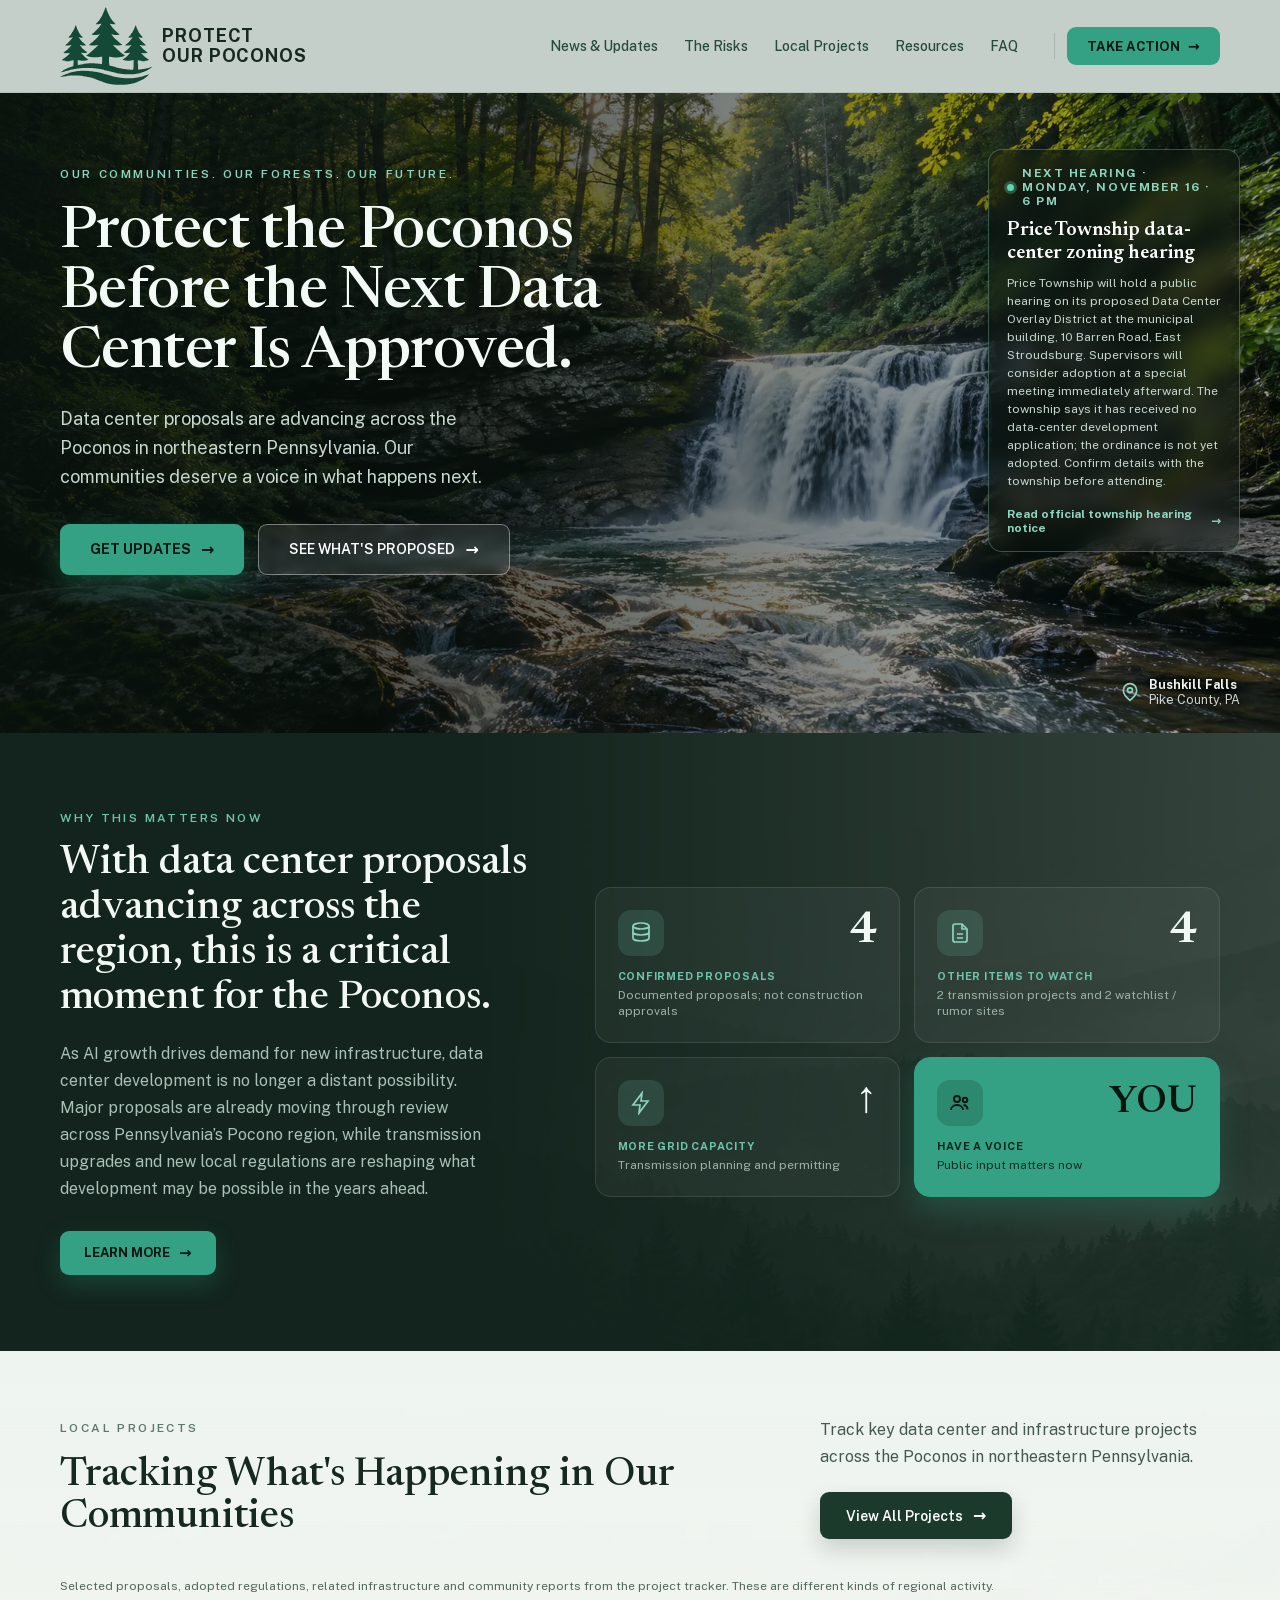
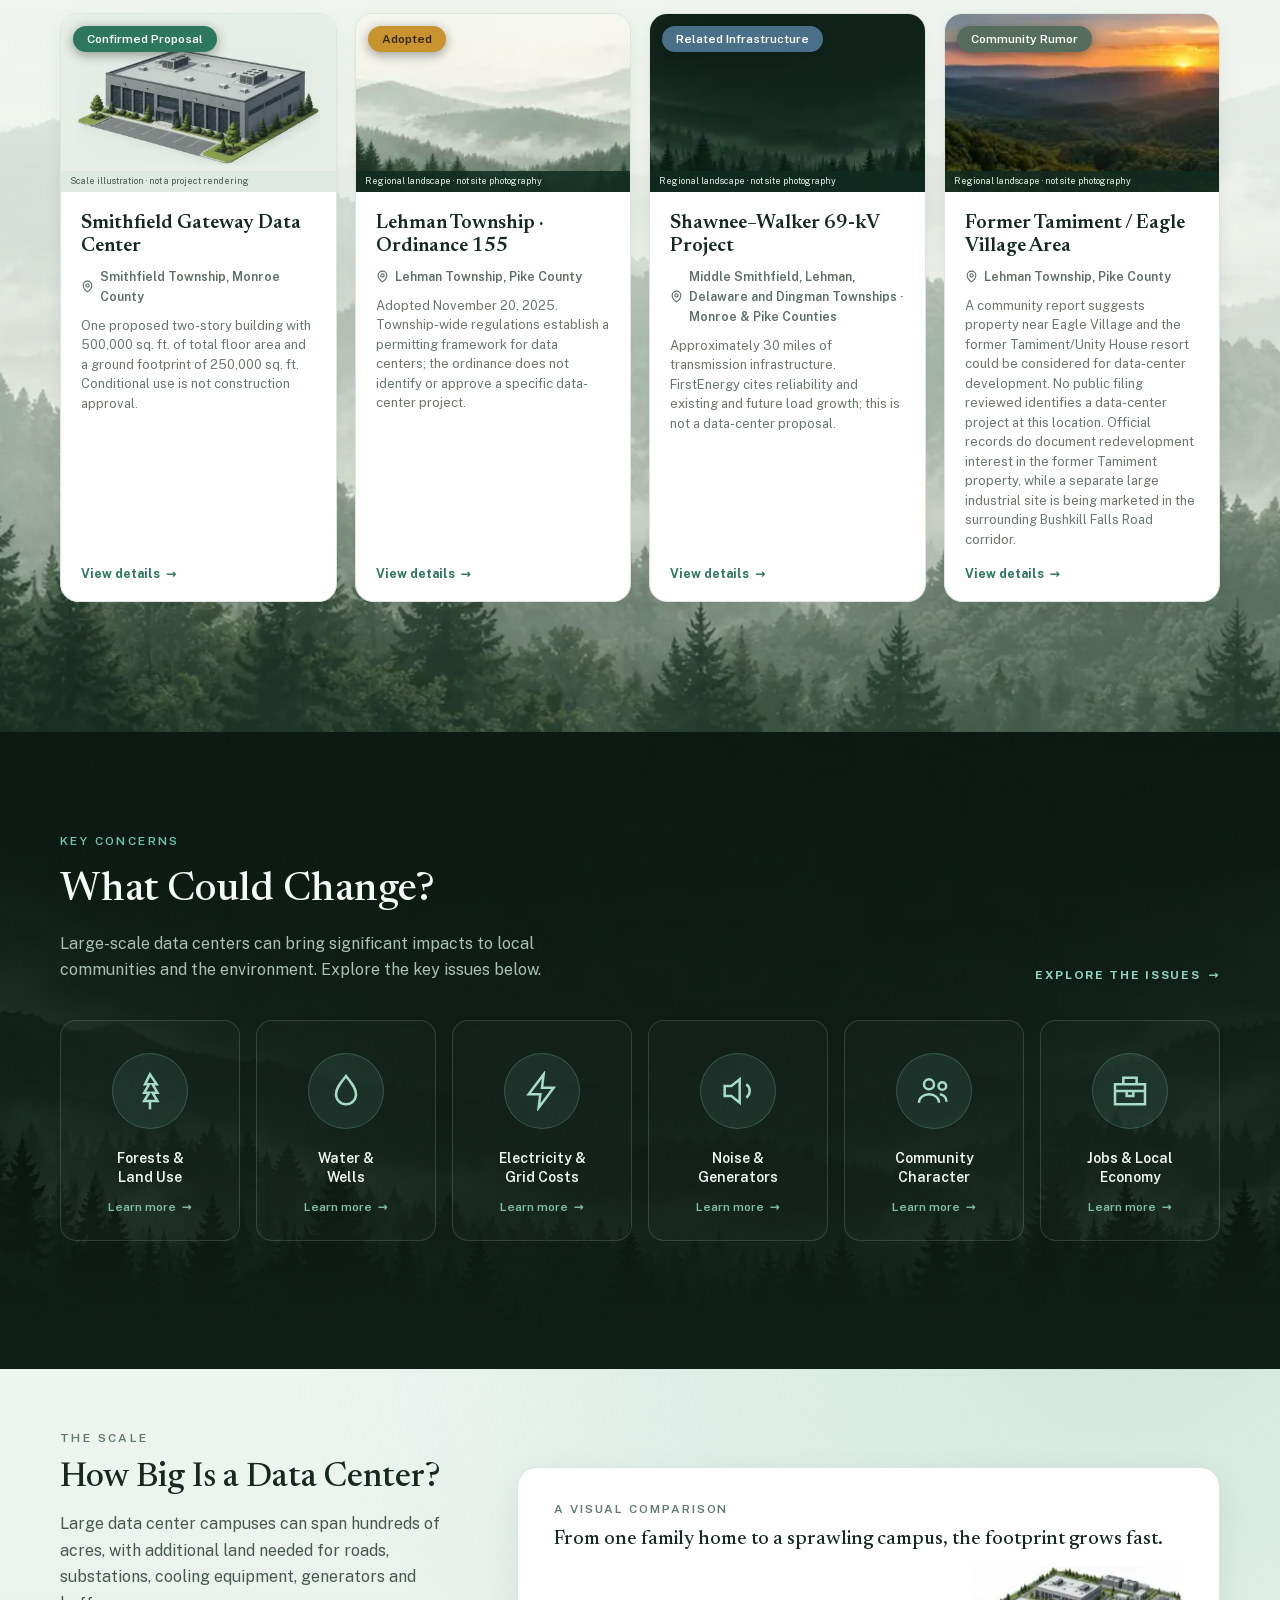
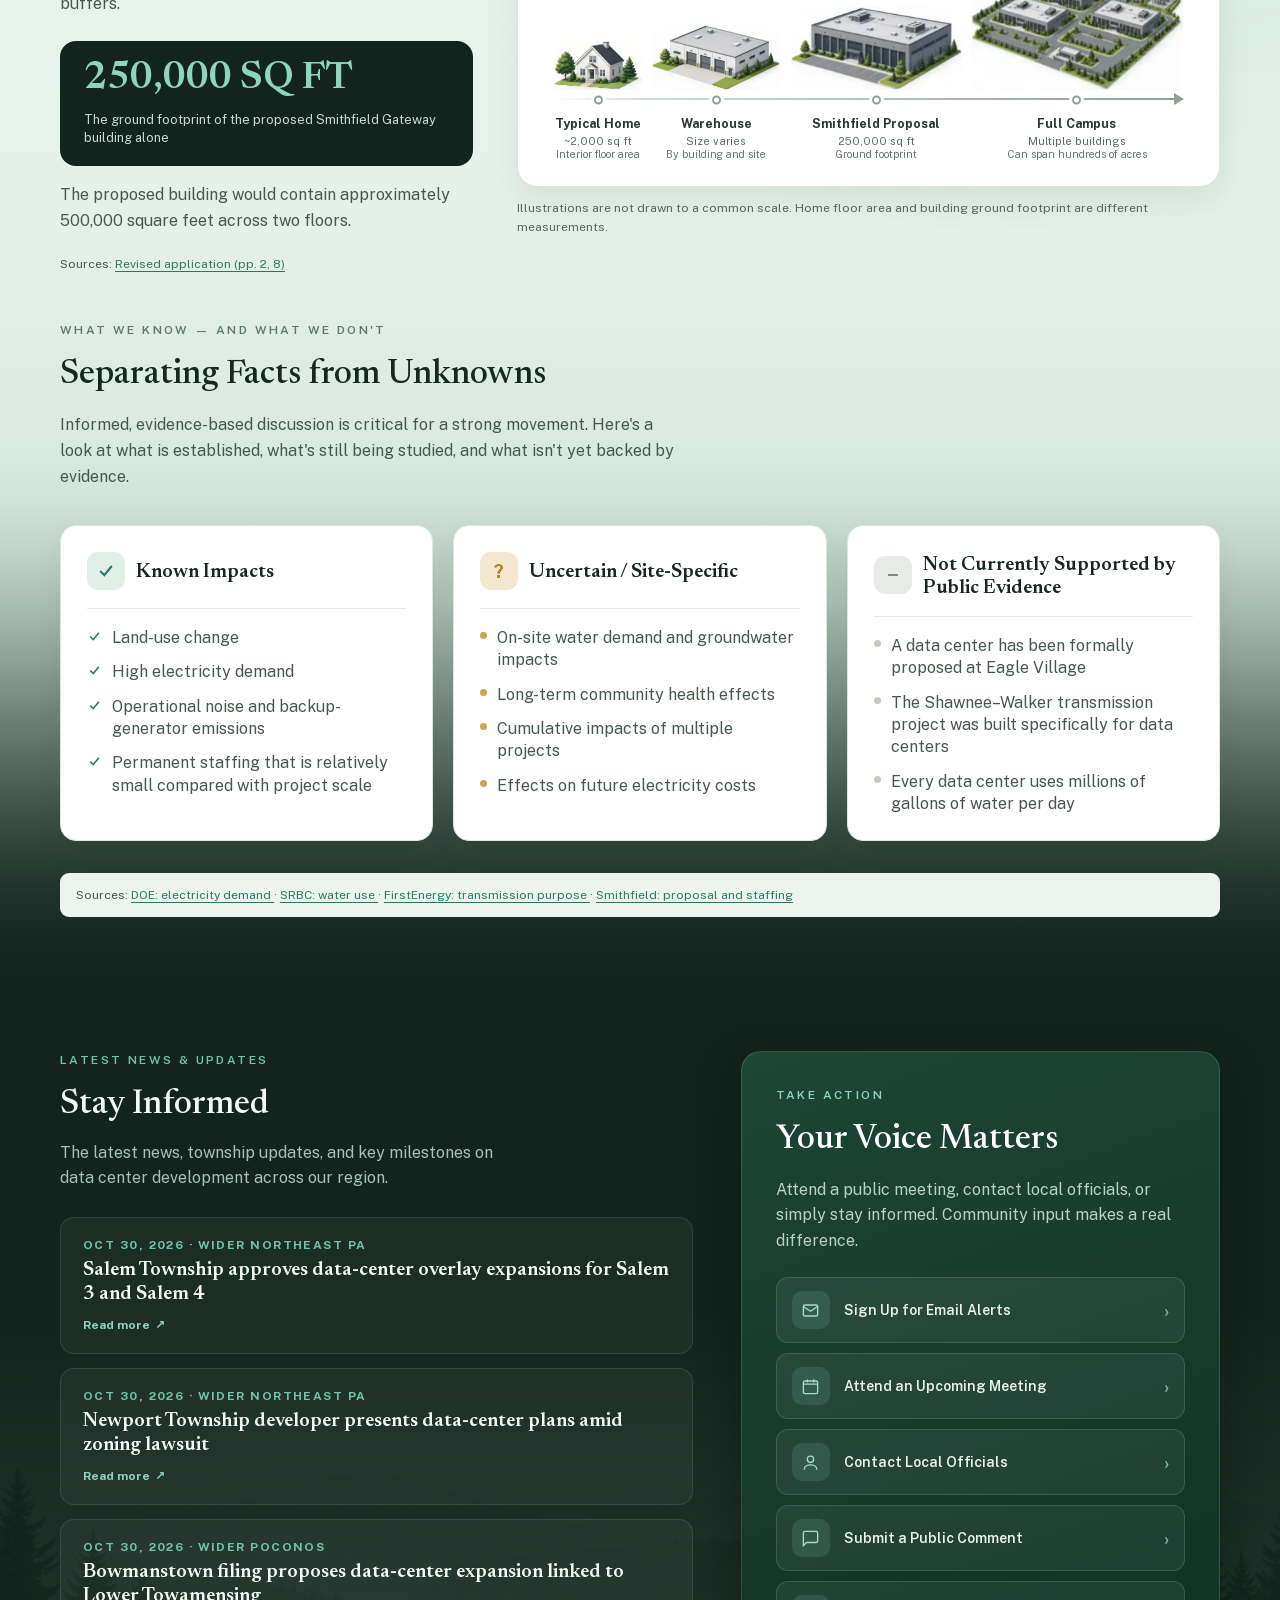
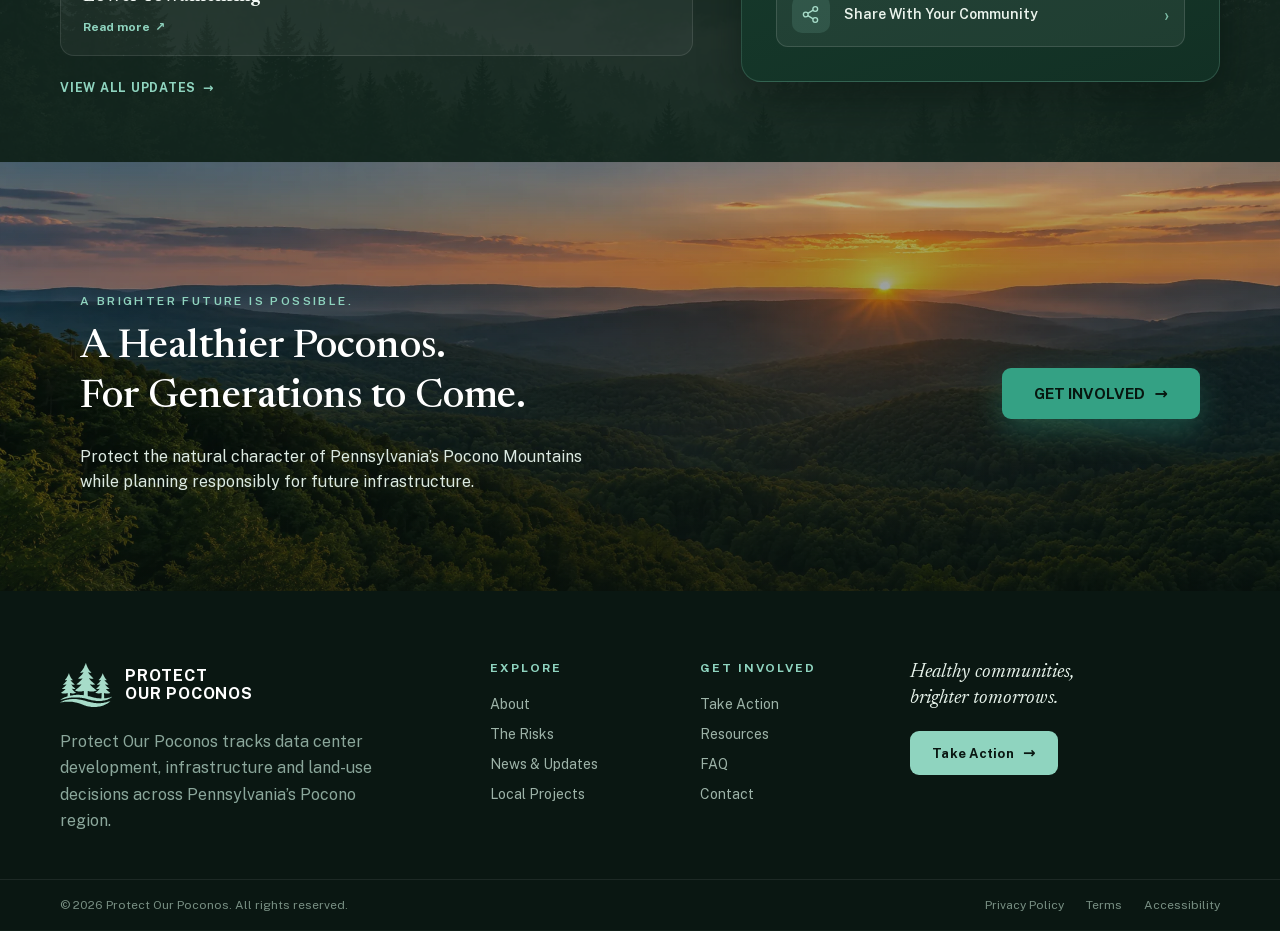
==== commit 93b8a20c: "nov 13 update" ====
--- a/index.html
+++ b/index.html
@@ -88,20 +88,20 @@
         </div>
        </div>
       </div>
-      <a class="meeting-card hero-meeting-card" href="https://smithfieldtownship.com/odp/gatewaydc/" target="_blank" rel="noopener noreferrer">
+      <a class="meeting-card hero-meeting-card" href="https://www.pricetownship.org/home-page/page/public-information-regarding-proposed-data-center-zoning-ordinance-and-overlay" target="_blank" rel="noopener noreferrer">
        <div class="home-meeting-badge-row">
         <span class="home-meeting-dot">
         </span>
-        NEXT HEARING · WEDNESDAY, DECEMBER 9 · 6 PM
+        NEXT HEARING · MONDAY, NOVEMBER 16 · 6 PM
        </div>
        <div class="home-meeting-title">
-        Smithfield Gateway conditional use
+        Price Township data-center zoning hearing
        </div>
        <div class="home-meeting-meta">
-        Smithfield Township lists a continued conditional-use hearing for the proposed data center at J.T. Lambert Intermediate School, 2000 Milford Road, East Stroudsburg. Conditional use remains pending; this is not construction approval. Confirm details with the township before attending.
+        Price Township will hold a public hearing on its proposed Data Center Overlay District at the municipal building, 10 Barren Road, East Stroudsburg. Supervisors will consider adoption at a special meeting immediately afterward. The township says it has received no data-center development application; the ordinance is not yet adopted. Confirm details with the township before attending.
        </div>
        <span class="home-meeting-link">
-        Read official township hearing update
+        Read official township hearing notice
         <span>
          →
         </span>
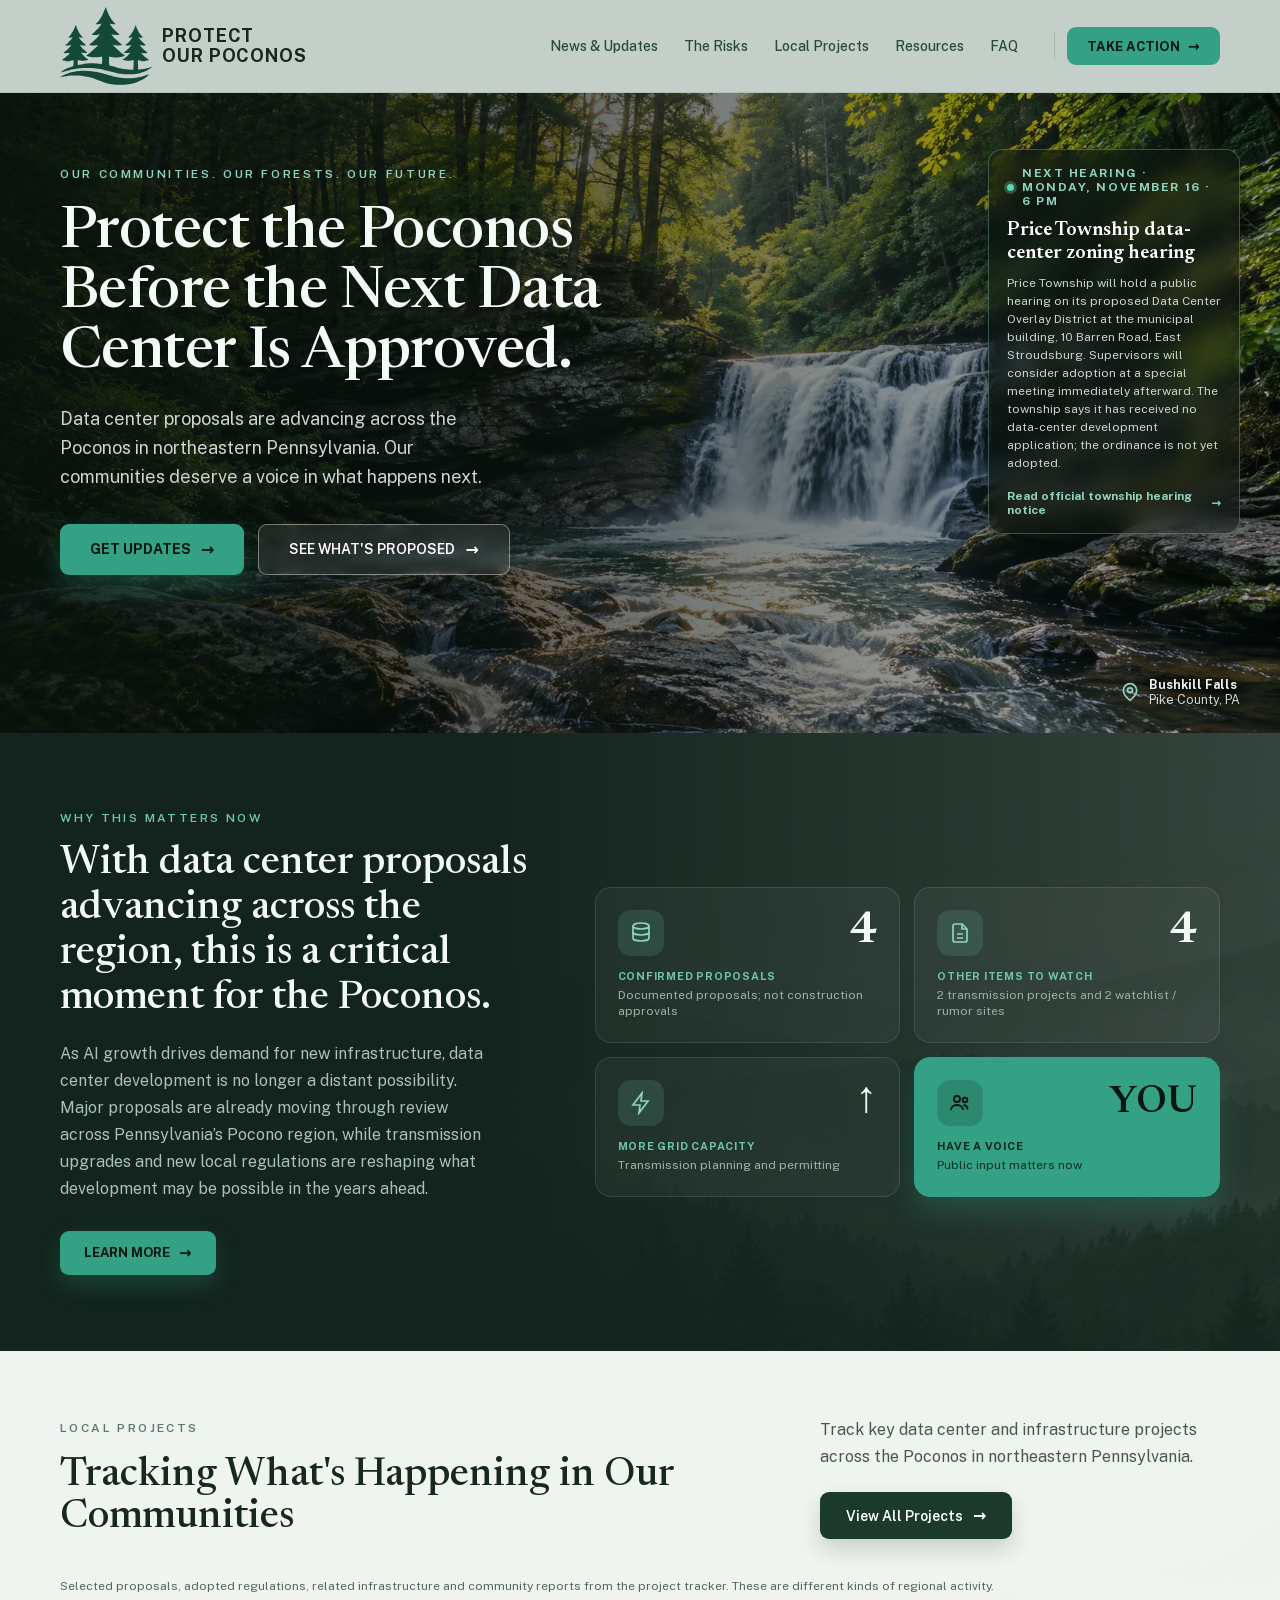
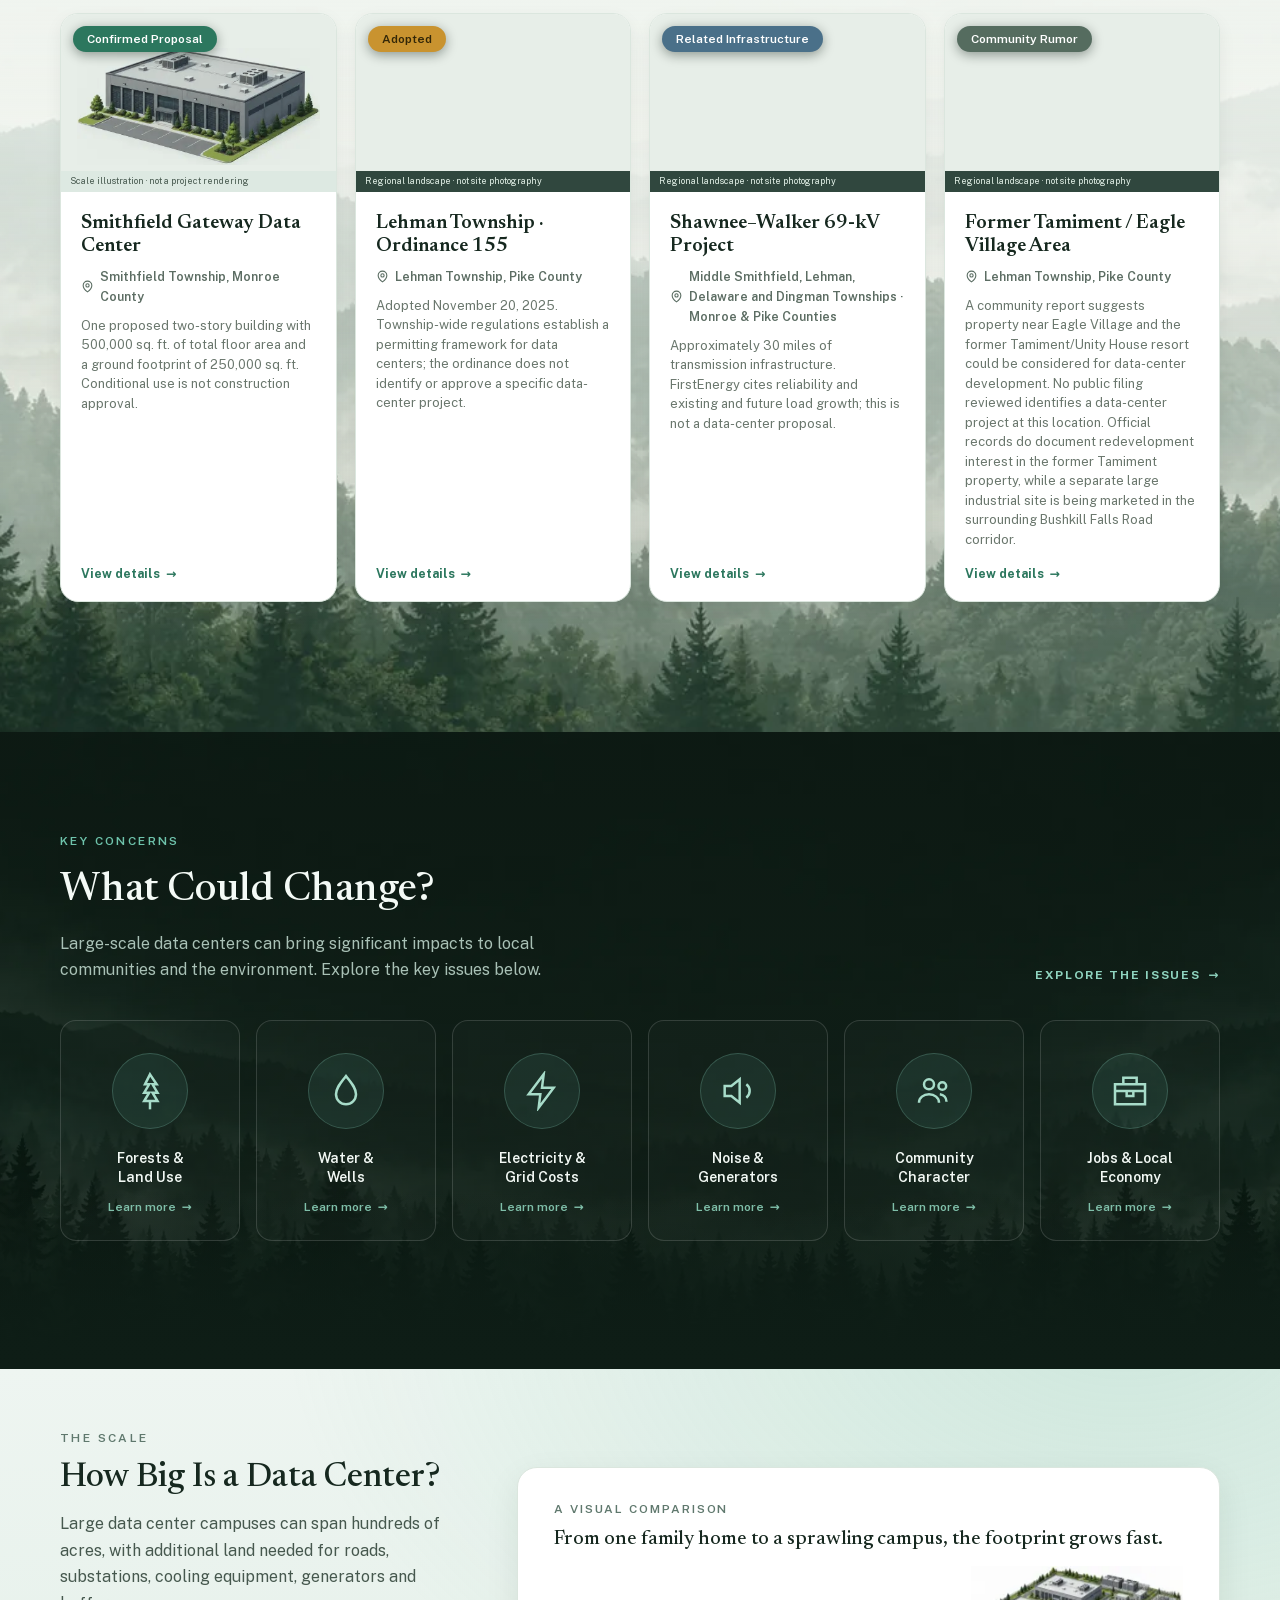
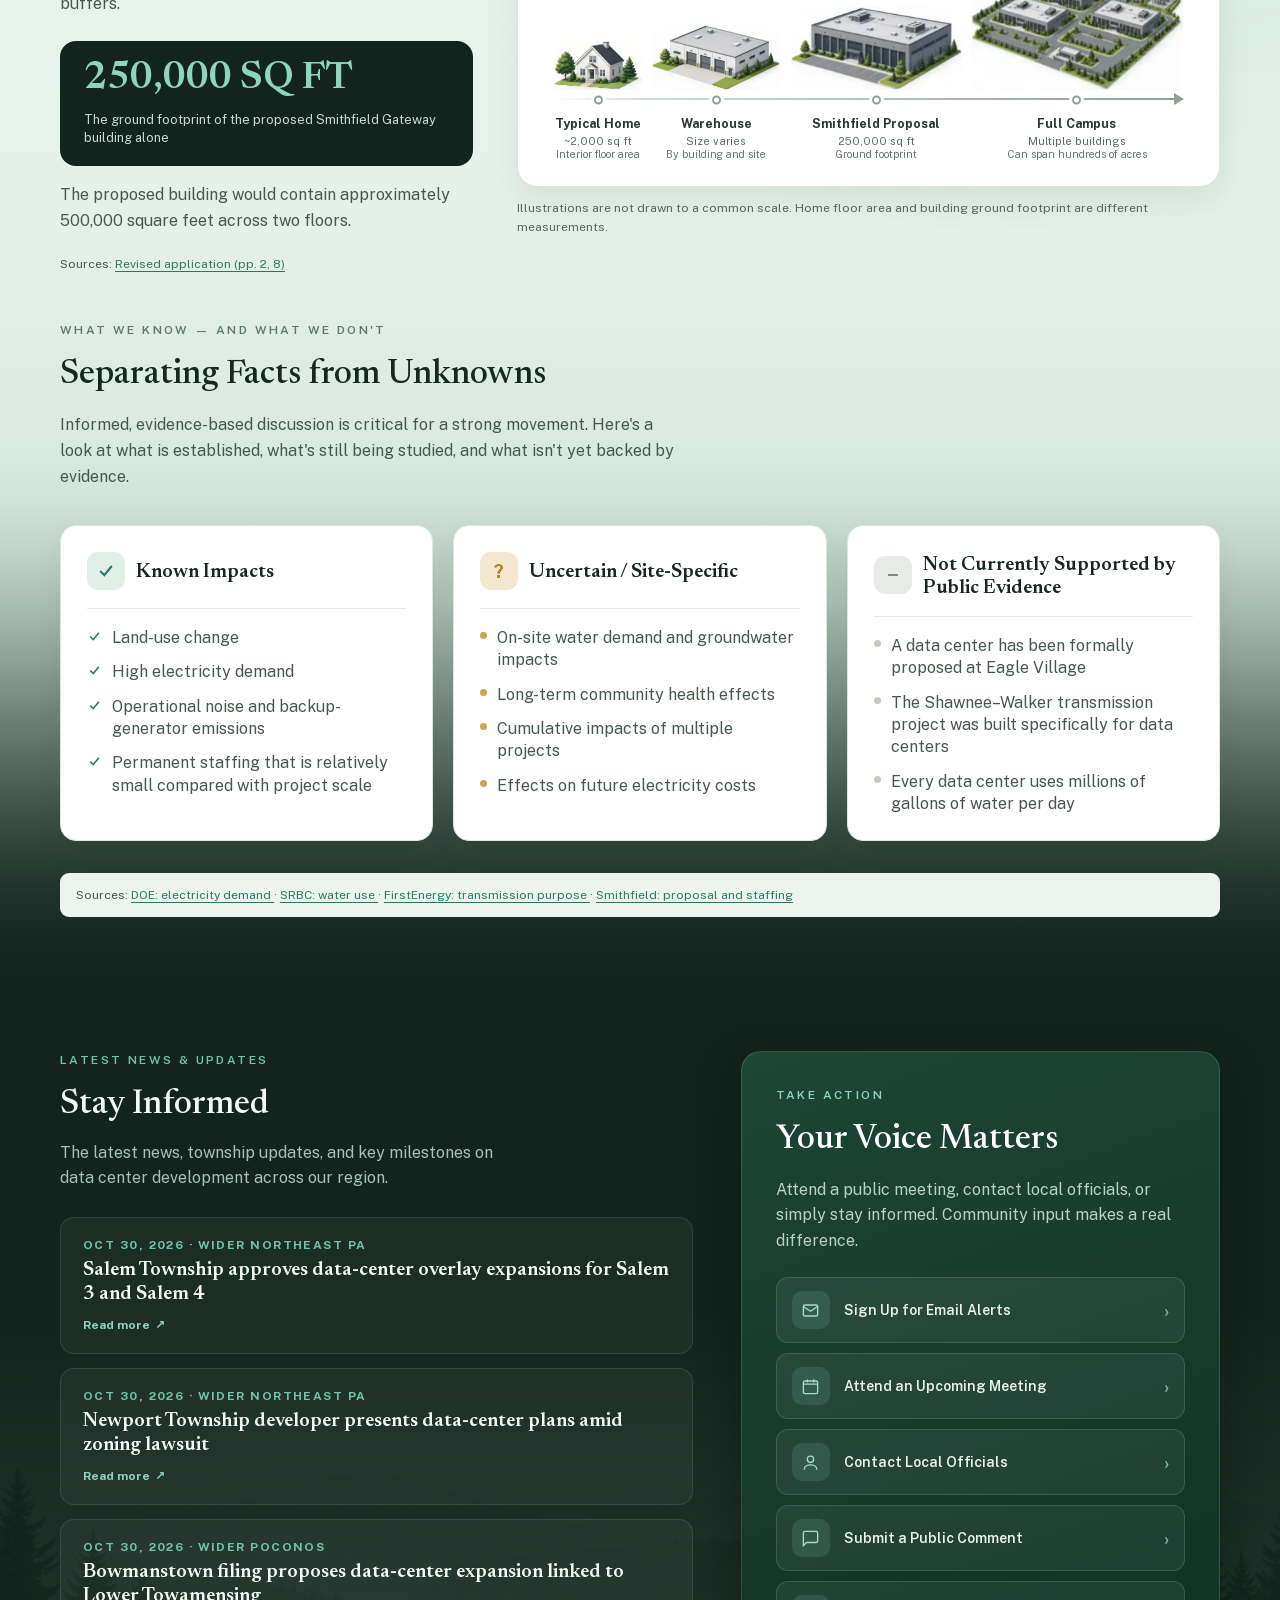
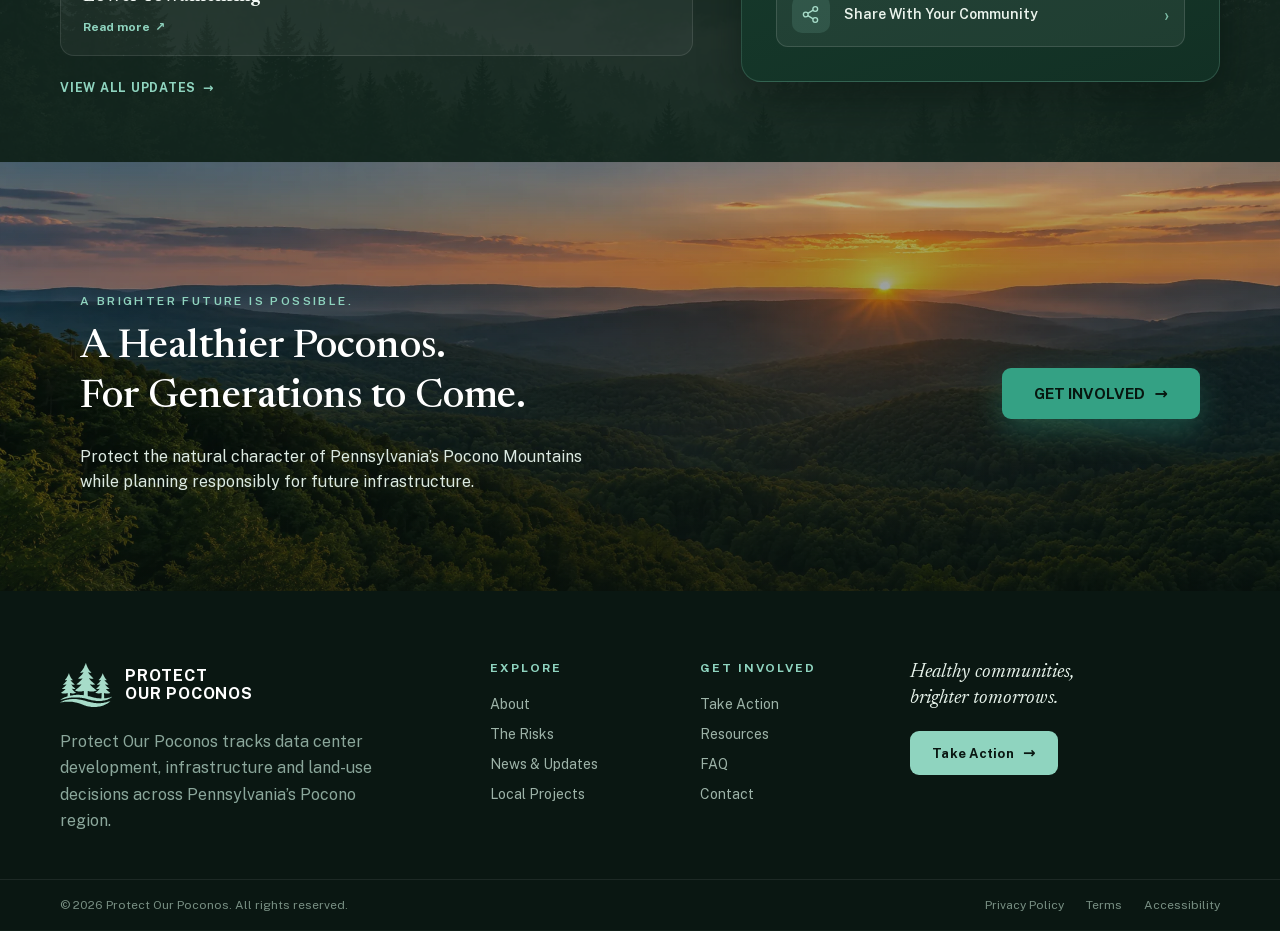
==== commit 7ee866e6: "small text edit on homepage hero notification" ====
--- a/index.html
+++ b/index.html
@@ -98,7 +98,7 @@
         Price Township data-center zoning hearing
        </div>
        <div class="home-meeting-meta">
-        Price Township will hold a public hearing on its proposed Data Center Overlay District at the municipal building, 10 Barren Road, East Stroudsburg. Supervisors will consider adoption at a special meeting immediately afterward. The township says it has received no data-center development application; the ordinance is not yet adopted. Confirm details with the township before attending.
+        Price Township will hold a public hearing on its proposed Data Center Overlay District at the municipal building, 10 Barren Road, East Stroudsburg. Supervisors will consider adoption at a special meeting immediately afterward. The township says it has received no data-center development application; the ordinance is not yet adopted.
        </div>
        <span class="home-meeting-link">
         Read official township hearing notice
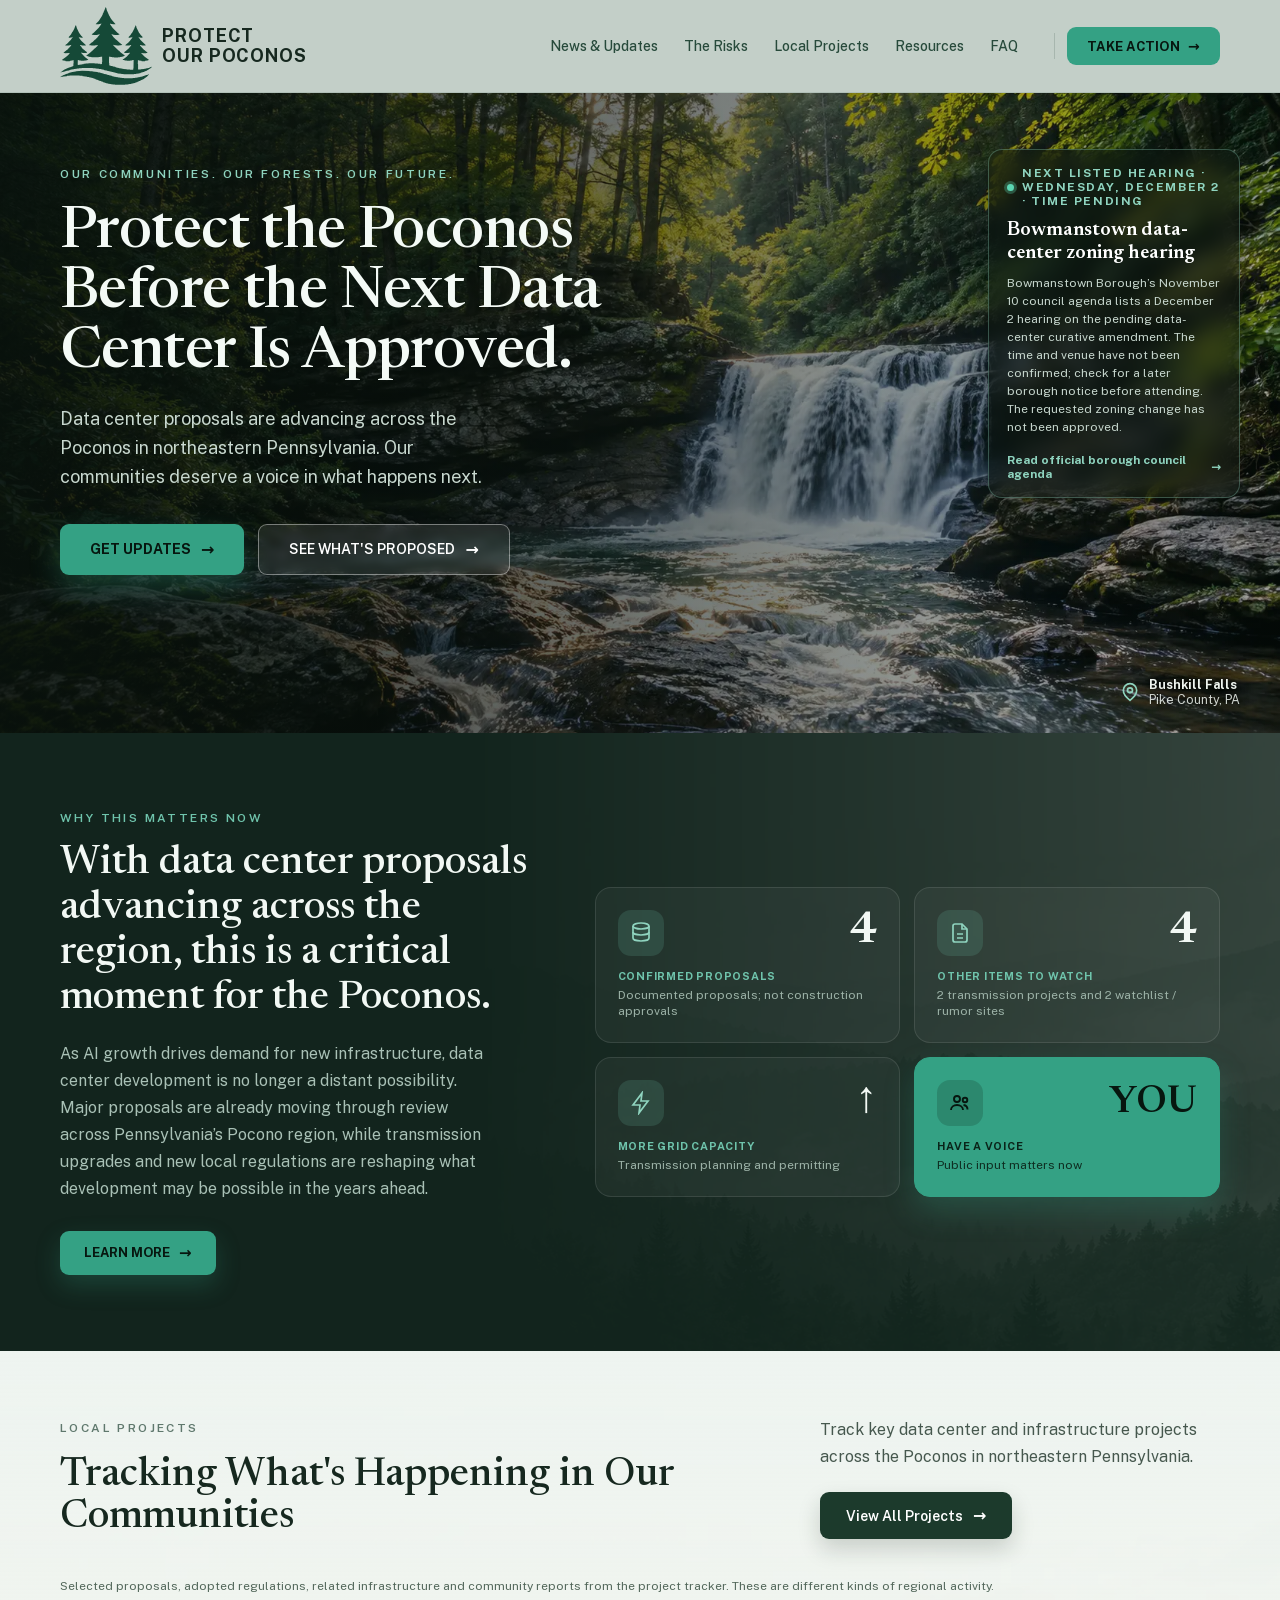
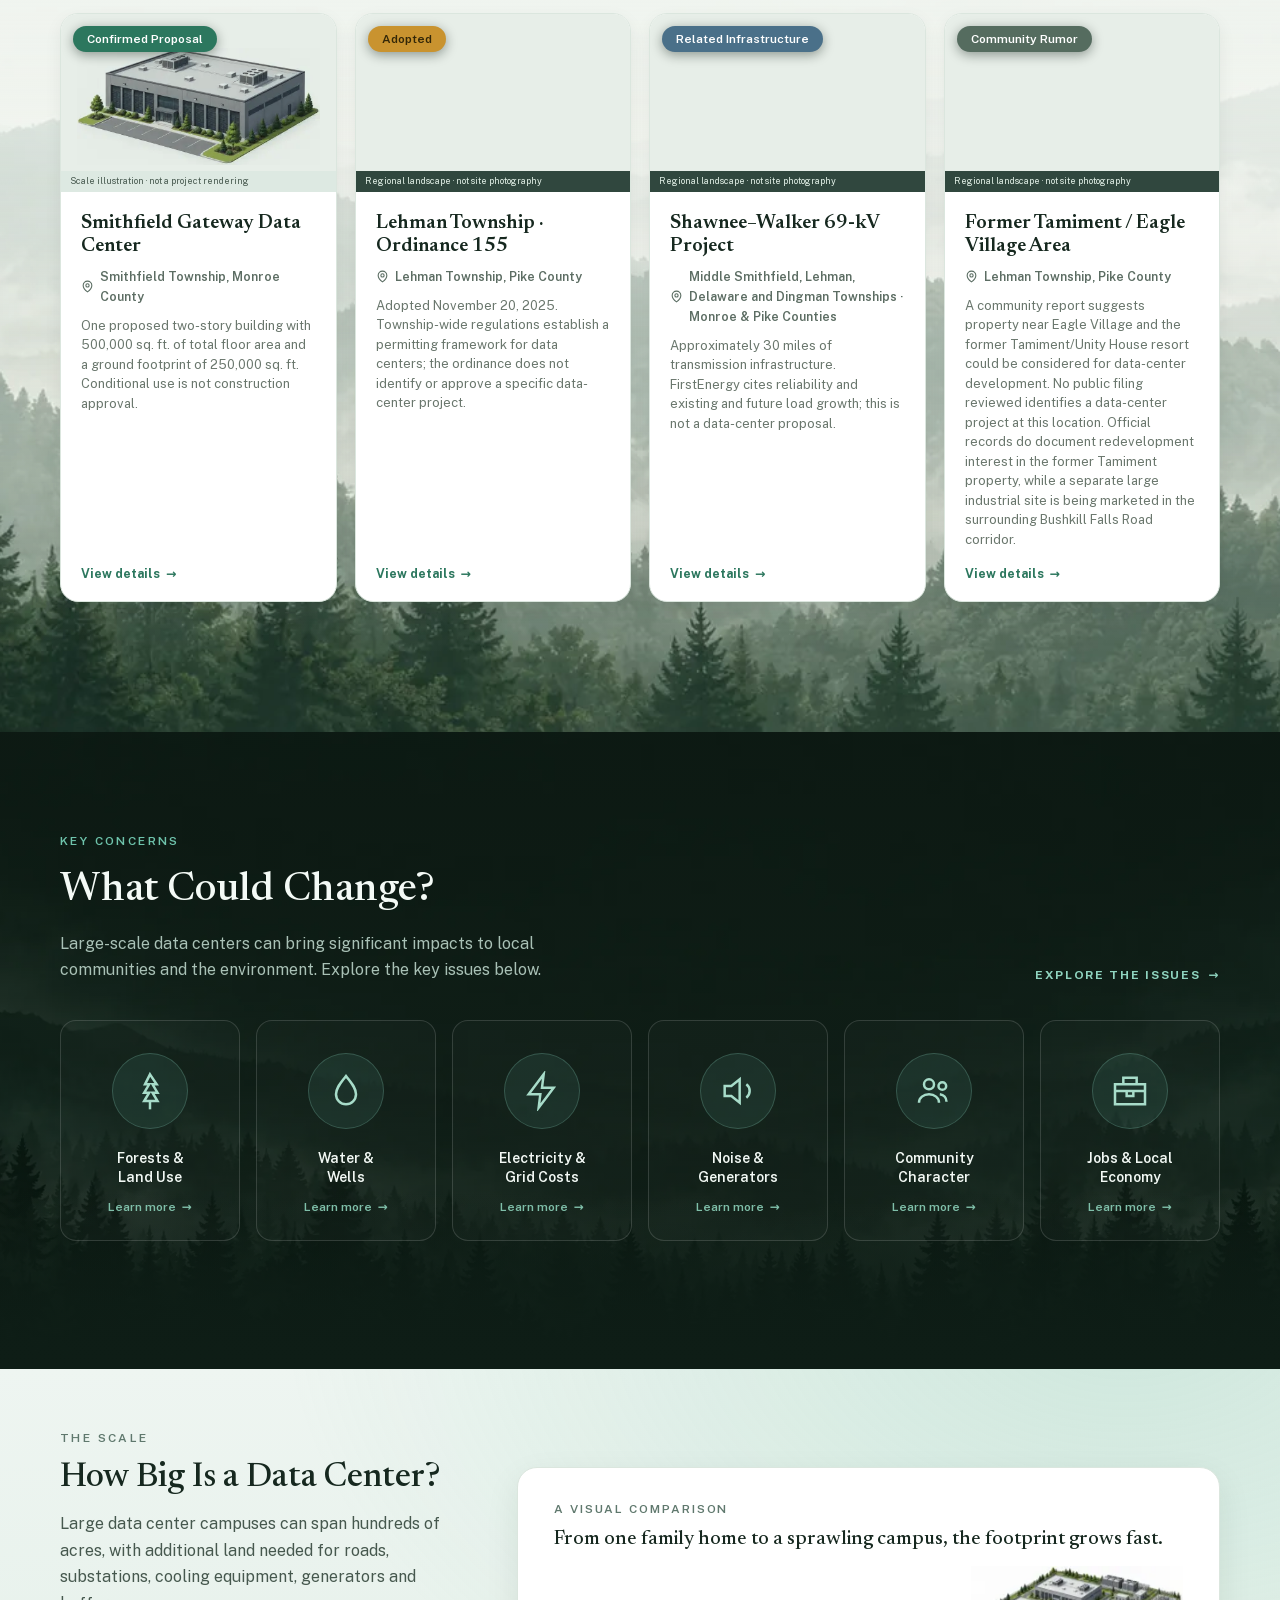
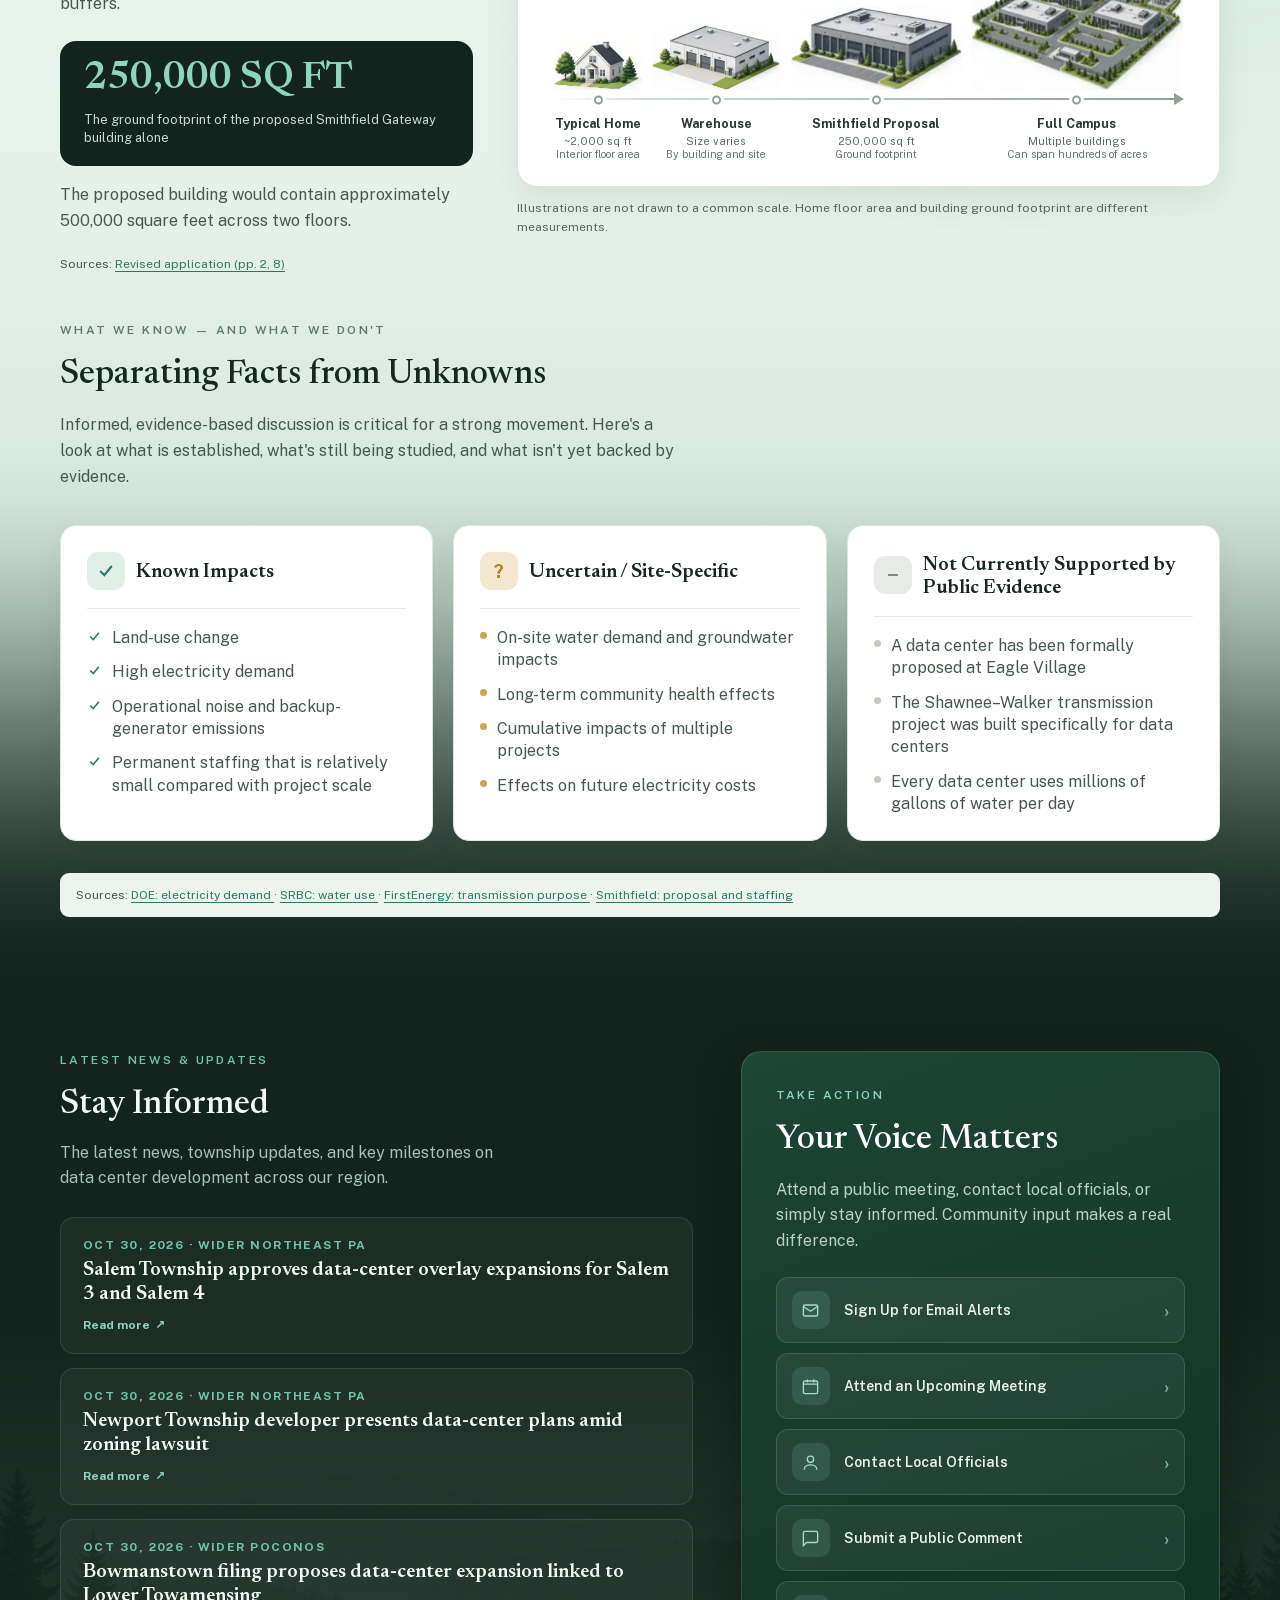
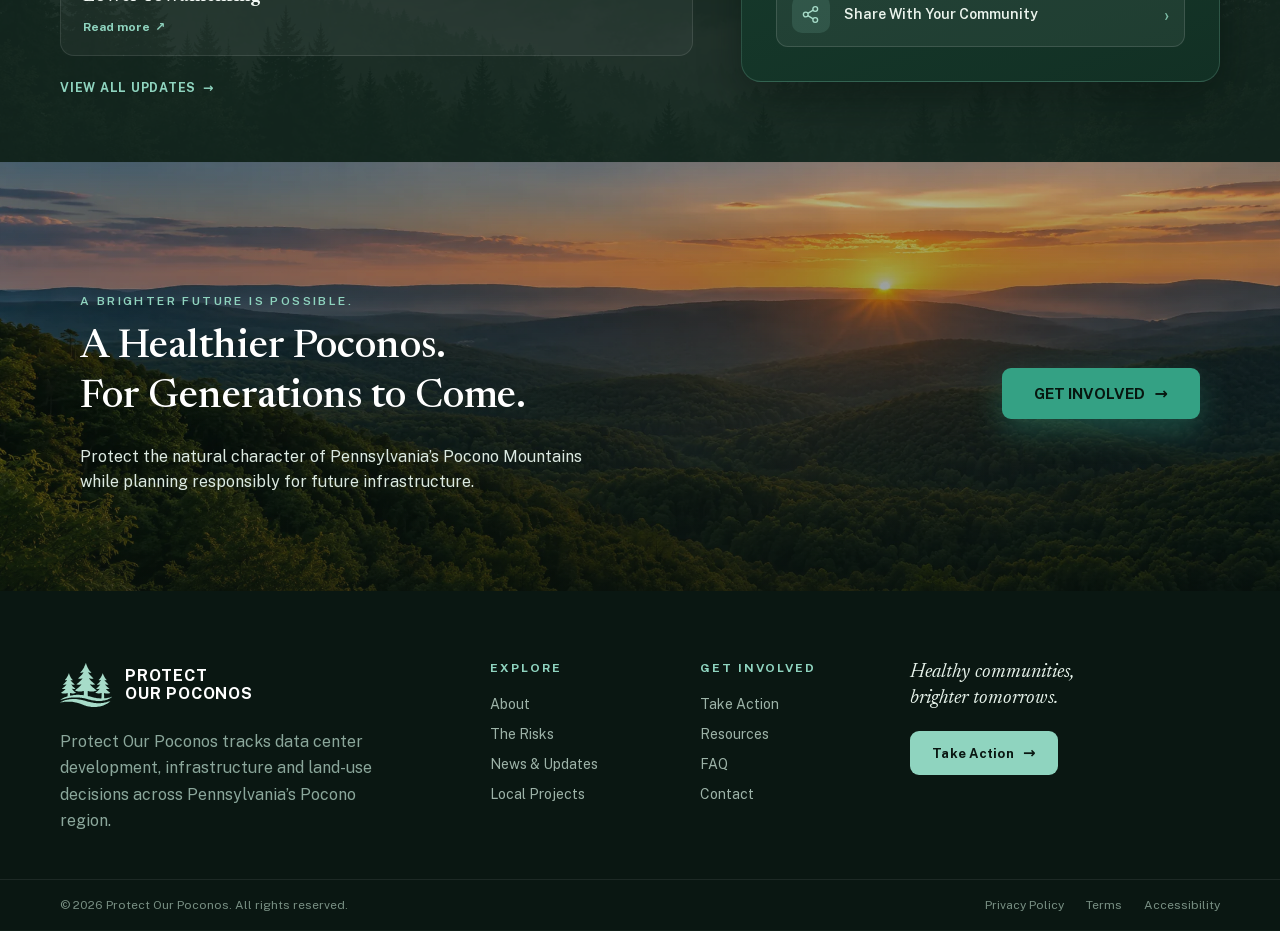
==== commit f1a93027: "nov 18 update" ====
--- a/index.html
+++ b/index.html
@@ -88,20 +88,20 @@
         </div>
        </div>
       </div>
-      <a class="meeting-card hero-meeting-card" href="https://www.pricetownship.org/home-page/page/public-information-regarding-proposed-data-center-zoning-ordinance-and-overlay" target="_blank" rel="noopener noreferrer">
+      <a class="meeting-card hero-meeting-card" href="https://bowmanstown.org/document/council-agenda-november-10th-2026/" target="_blank" rel="noopener noreferrer">
        <div class="home-meeting-badge-row">
         <span class="home-meeting-dot">
         </span>
-        NEXT HEARING · MONDAY, NOVEMBER 16 · 6 PM
+        NEXT LISTED HEARING · WEDNESDAY, DECEMBER 2 · TIME PENDING
        </div>
        <div class="home-meeting-title">
-        Price Township data-center zoning hearing
+        Bowmanstown data-center zoning hearing
        </div>
        <div class="home-meeting-meta">
-        Price Township will hold a public hearing on its proposed Data Center Overlay District at the municipal building, 10 Barren Road, East Stroudsburg. Supervisors will consider adoption at a special meeting immediately afterward. The township says it has received no data-center development application; the ordinance is not yet adopted.
+        Bowmanstown Borough’s November 10 council agenda lists a December 2 hearing on the pending data-center curative amendment. The time and venue have not been confirmed; check for a later borough notice before attending. The requested zoning change has not been approved.
        </div>
        <span class="home-meeting-link">
-        Read official township hearing notice
+        Read official borough council agenda
         <span>
          →
         </span>
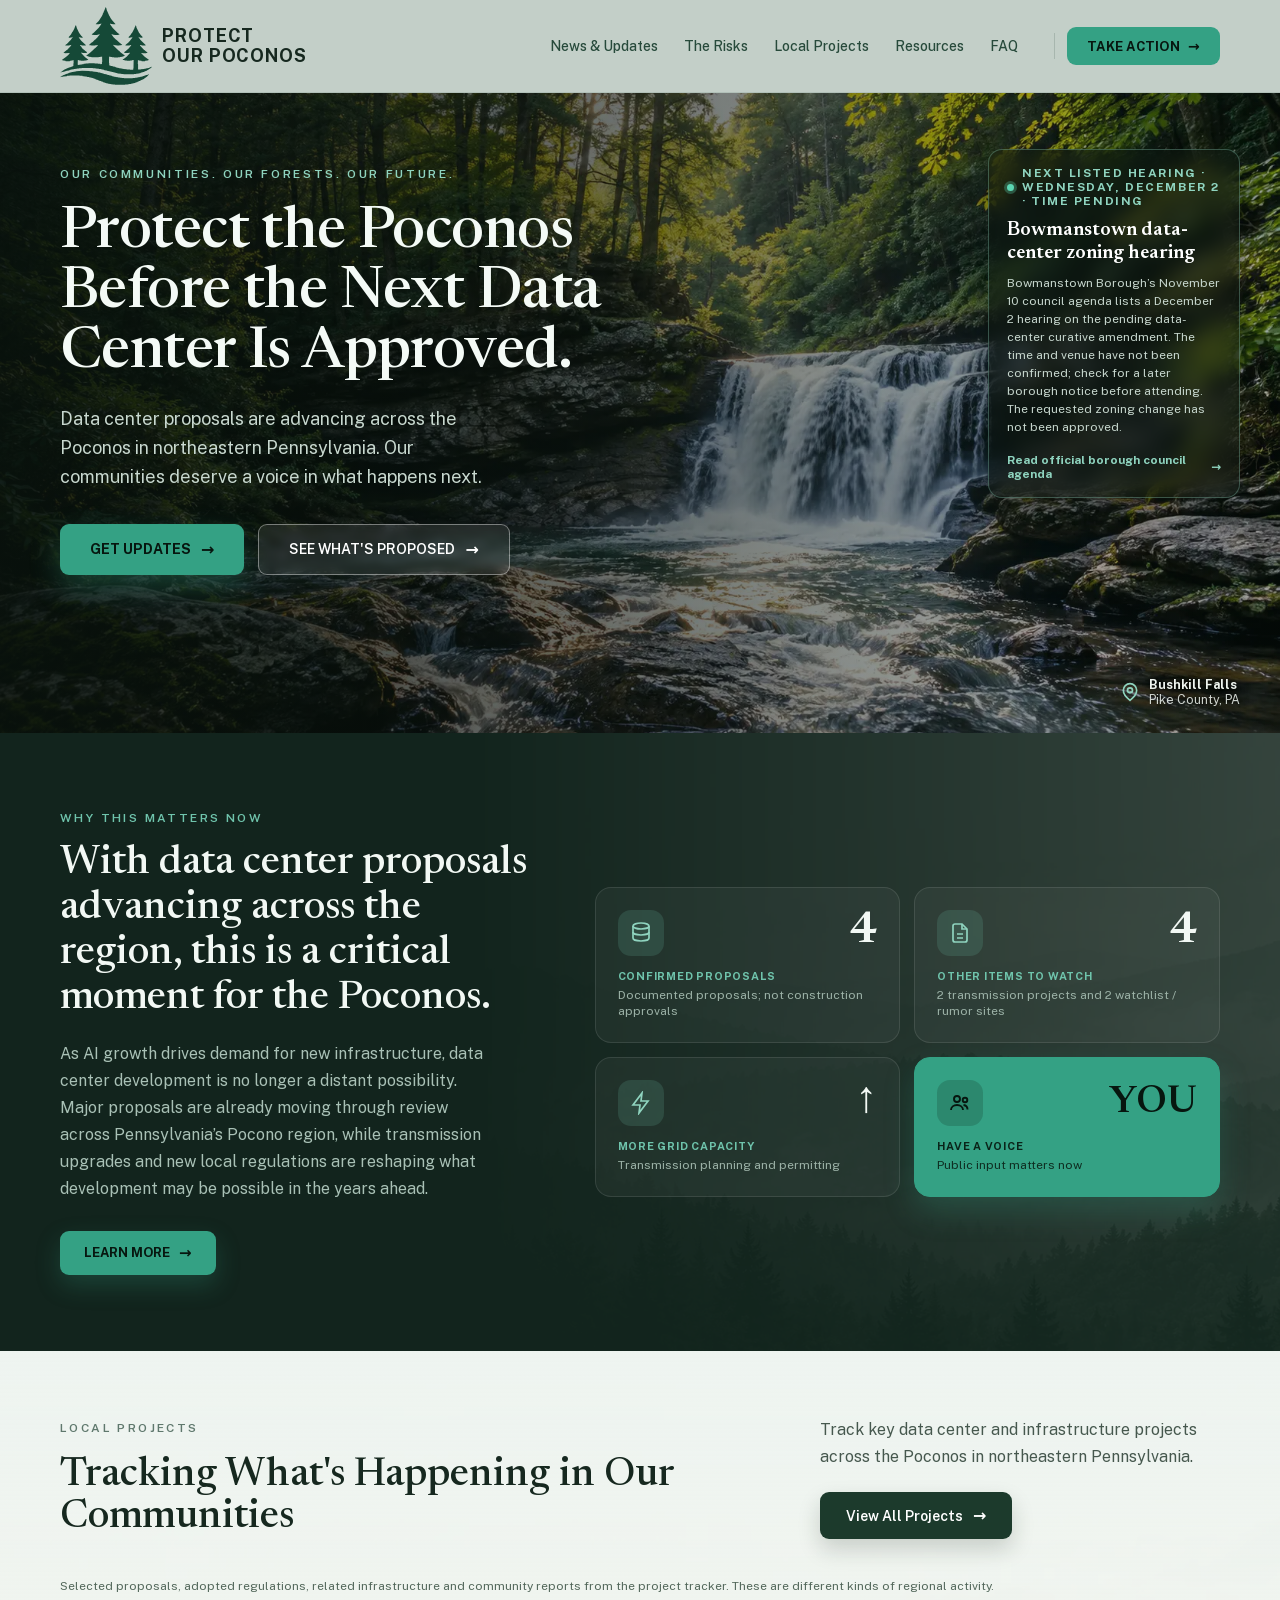
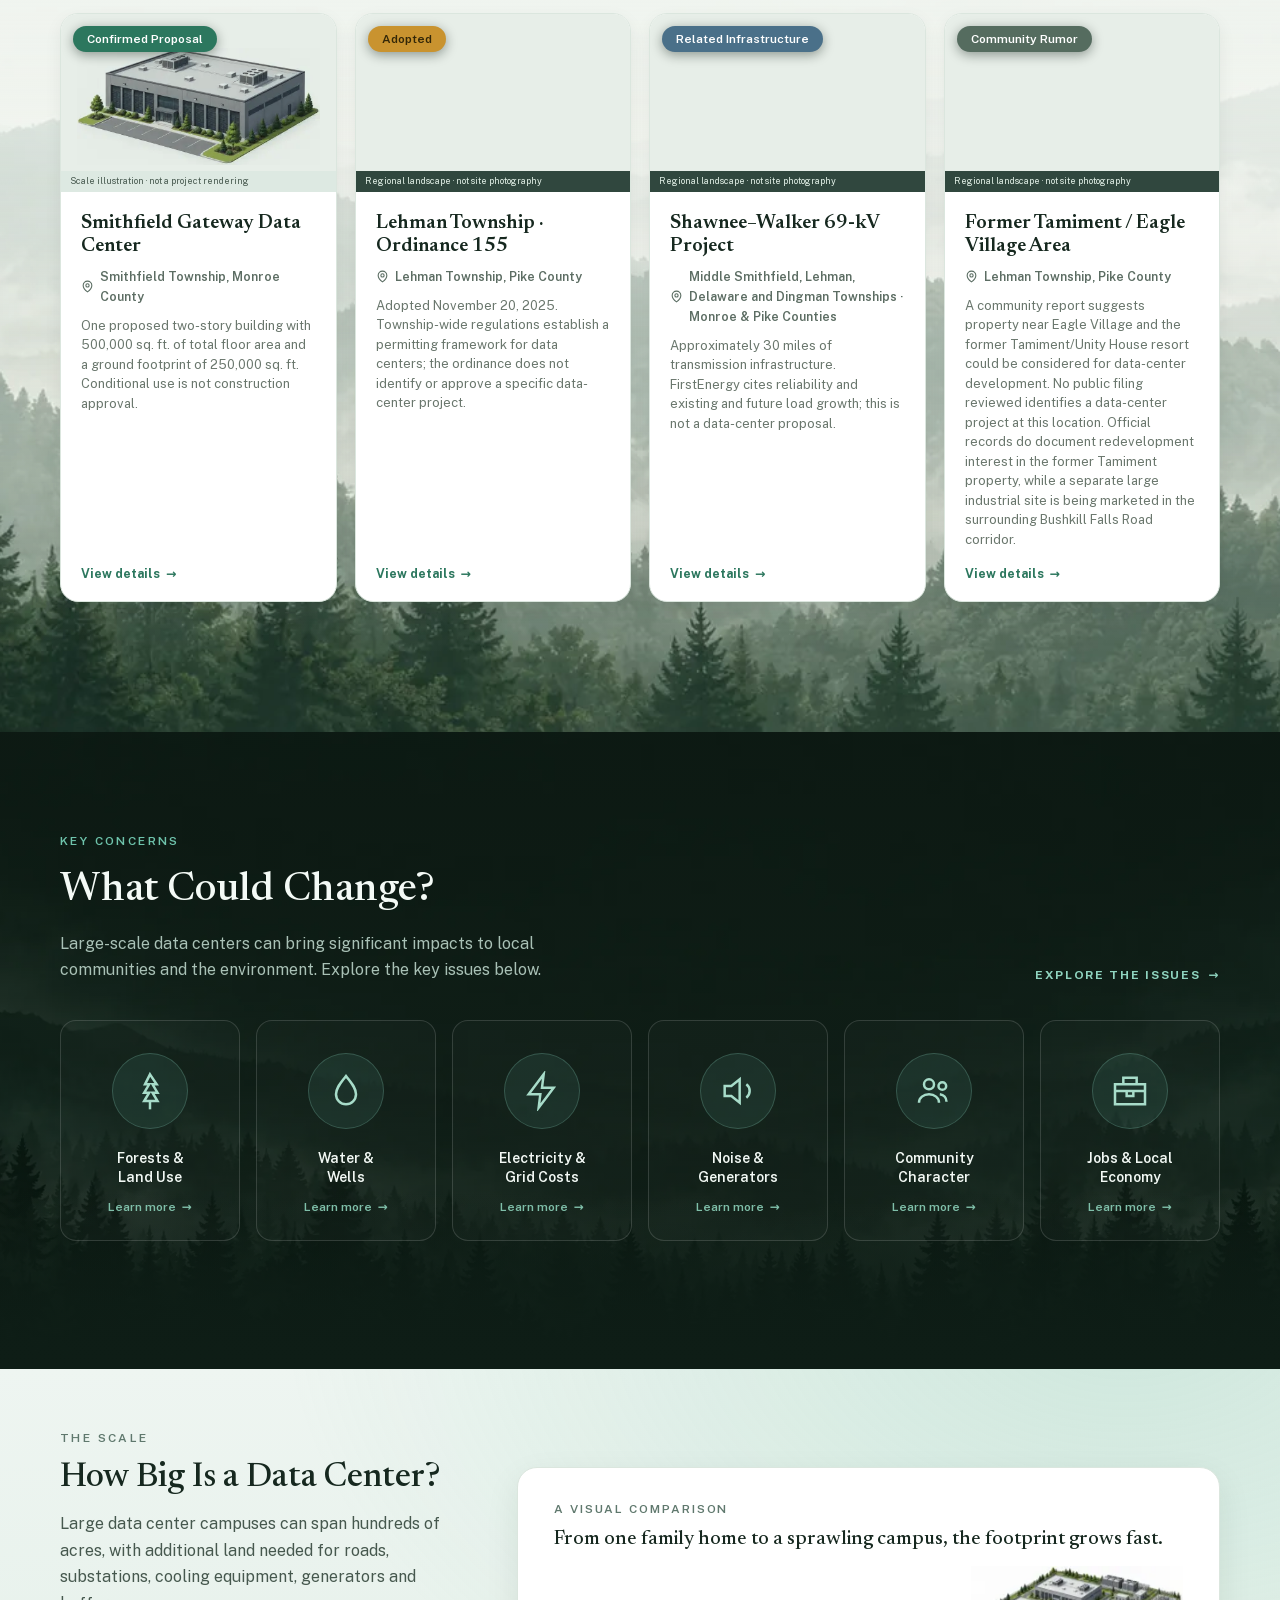
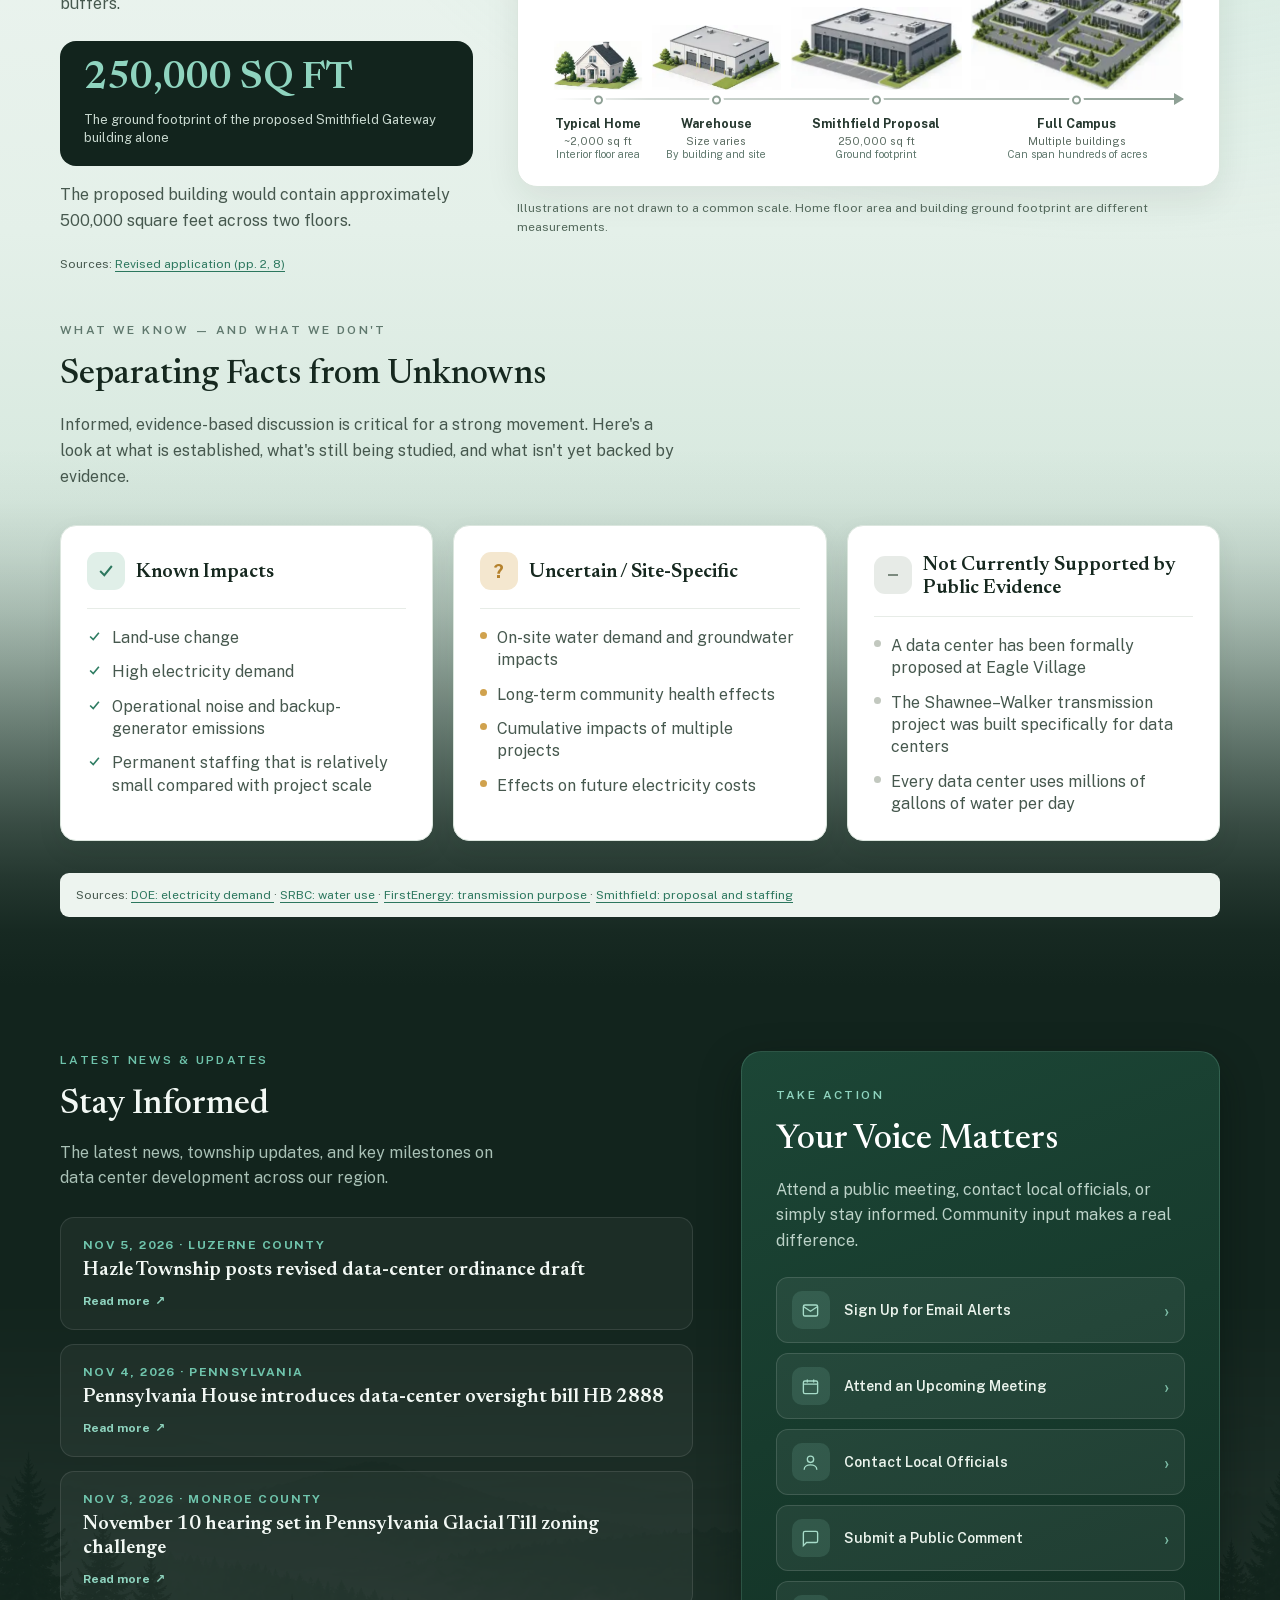
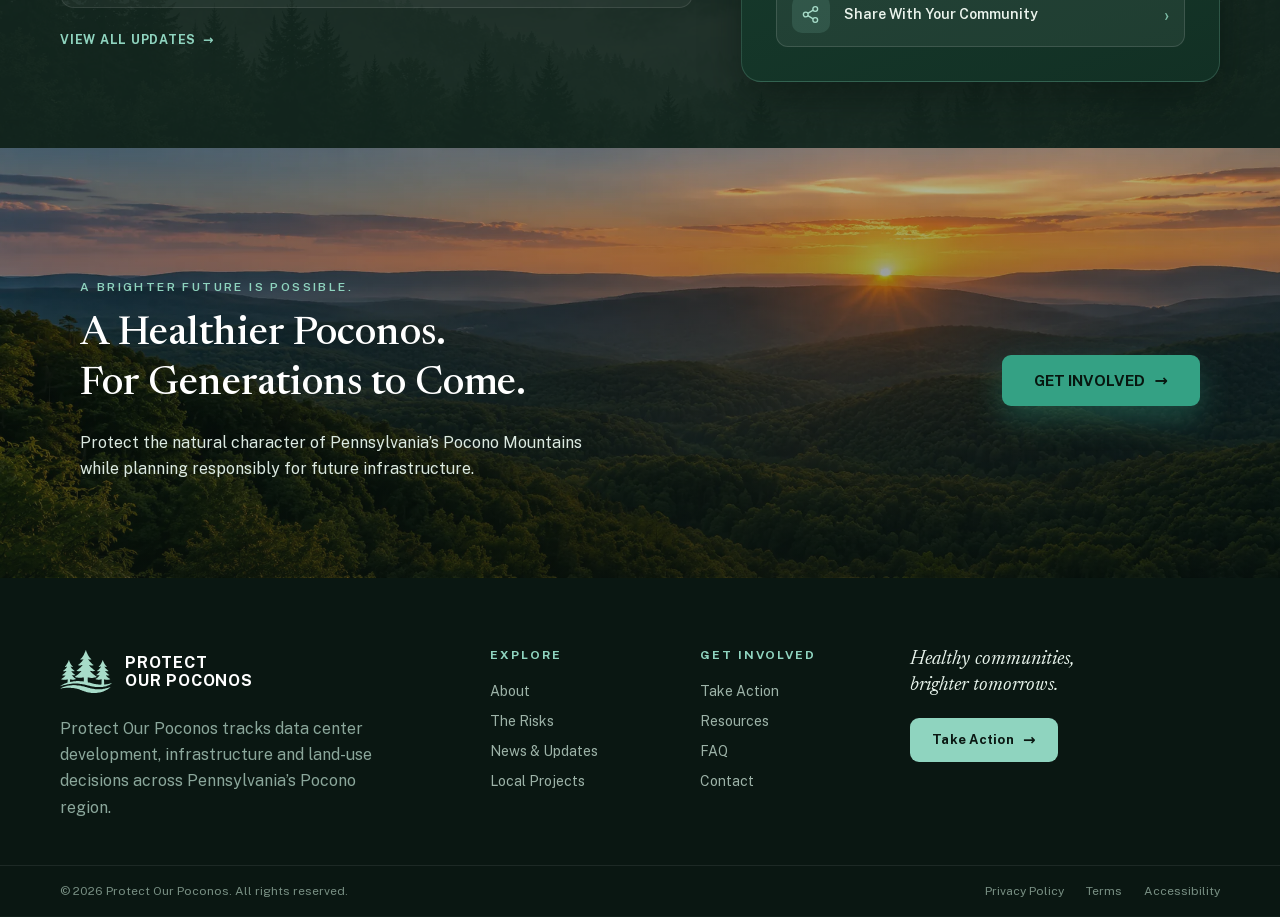
==== commit 84c721bd: "correct news articles on homepage" ====
--- a/index.html
+++ b/index.html
@@ -891,9 +891,11 @@
         The latest news, township updates, and key milestones on data center development across our region.
        </p>
        <div class="home-news-list" id="news-list">
-<a aria-label="Salem Township approves data-center overlay expansions for Salem 3 and Salem 4 (opens in a new tab)" class="news-card home-news-row" href="https://www.timesleader.com/news/1763673/salem-twp-approves-overlay-district-expansion" rel="noopener noreferrer" target="_blank"><div class="home-news-row-body"><div class="home-news-date">OCT 30, 2026 · WIDER NORTHEAST PA</div><h3 class="home-news-title">Salem Township approves data-center overlay expansions for Salem 3 and Salem 4</h3><span class="home-news-link">Read more <span>↗</span></span></div></a>
-<a aria-label="Newport Township developer presents data-center plans amid zoning lawsuit (opens in a new tab)" class="news-card home-news-row" href="https://www.wvia.org/news/local/2026-10-29/newport-twp-data-center-open-house-leaves-some-residents-with-unanswered-questions" rel="noopener noreferrer" target="_blank"><div class="home-news-row-body"><div class="home-news-date">OCT 30, 2026 · WIDER NORTHEAST PA</div><h3 class="home-news-title">Newport Township developer presents data-center plans amid zoning lawsuit</h3><span class="home-news-link">Read more <span>↗</span></span></div></a>
-<a aria-label="Bowmanstown filing proposes data-center expansion linked to Lower Towamensing (opens in a new tab)" class="news-card home-news-row" href="https://www.tnonline.com/20261010/dta-plans-center-in-bowmanstown375000-square-foot-building-to-be-used-for-cooling-equipment/" rel="noopener noreferrer" target="_blank"><div class="home-news-row-body"><div class="home-news-date">OCT 30, 2026 · WIDER POCONOS</div><h3 class="home-news-title">Bowmanstown filing proposes data-center expansion linked to Lower Towamensing</h3><span class="home-news-link">Read more <span>↗</span></span></div></a>
+<!-- HOME_NEWS:START -->
+<a aria-label="Hazle Township posts revised data-center ordinance draft (opens in a new tab)" class="news-card home-news-row" href="https://www.hazletownship.com/documents/data-center-ordinance" rel="noopener noreferrer" target="_blank"><div class="home-news-row-body"><div class="home-news-date"><time datetime="2026-11-05">NOV 5, 2026</time> · LUZERNE COUNTY</div><h3 class="home-news-title">Hazle Township posts revised data-center ordinance draft</h3><span class="home-news-link">Read more <span aria-hidden="true">↗</span></span></div></a>
+<a aria-label="Pennsylvania House introduces data-center oversight bill HB 2888 (opens in a new tab)" class="news-card home-news-row" href="https://www.palegis.us/legislation/bills/2025/0/HB2888" rel="noopener noreferrer" target="_blank"><div class="home-news-row-body"><div class="home-news-date"><time datetime="2026-11-04">NOV 4, 2026</time> · PENNSYLVANIA</div><h3 class="home-news-title">Pennsylvania House introduces data-center oversight bill HB 2888</h3><span class="home-news-link">Read more <span aria-hidden="true">↗</span></span></div></a>
+<a aria-label="November 10 hearing set in Pennsylvania Glacial Till zoning challenge (opens in a new tab)" class="news-card home-news-row" href="https://www.poconorecord.com/public-notices/notice/11/03/2026/public-notice-notice-is-hereby-given-2026-11-03-pocono-record-pennsylvania-1a1a27a5e5a" rel="noopener noreferrer" target="_blank"><div class="home-news-row-body"><div class="home-news-date"><time datetime="2026-11-03">NOV 3, 2026</time> · MONROE COUNTY</div><h3 class="home-news-title">November 10 hearing set in Pennsylvania Glacial Till zoning challenge</h3><span class="home-news-link">Read more <span aria-hidden="true">↗</span></span></div></a>
+<!-- HOME_NEWS:END -->
 </div>
        <a class="home-news-viewall" href="news.html">
         VIEW ALL UPDATES
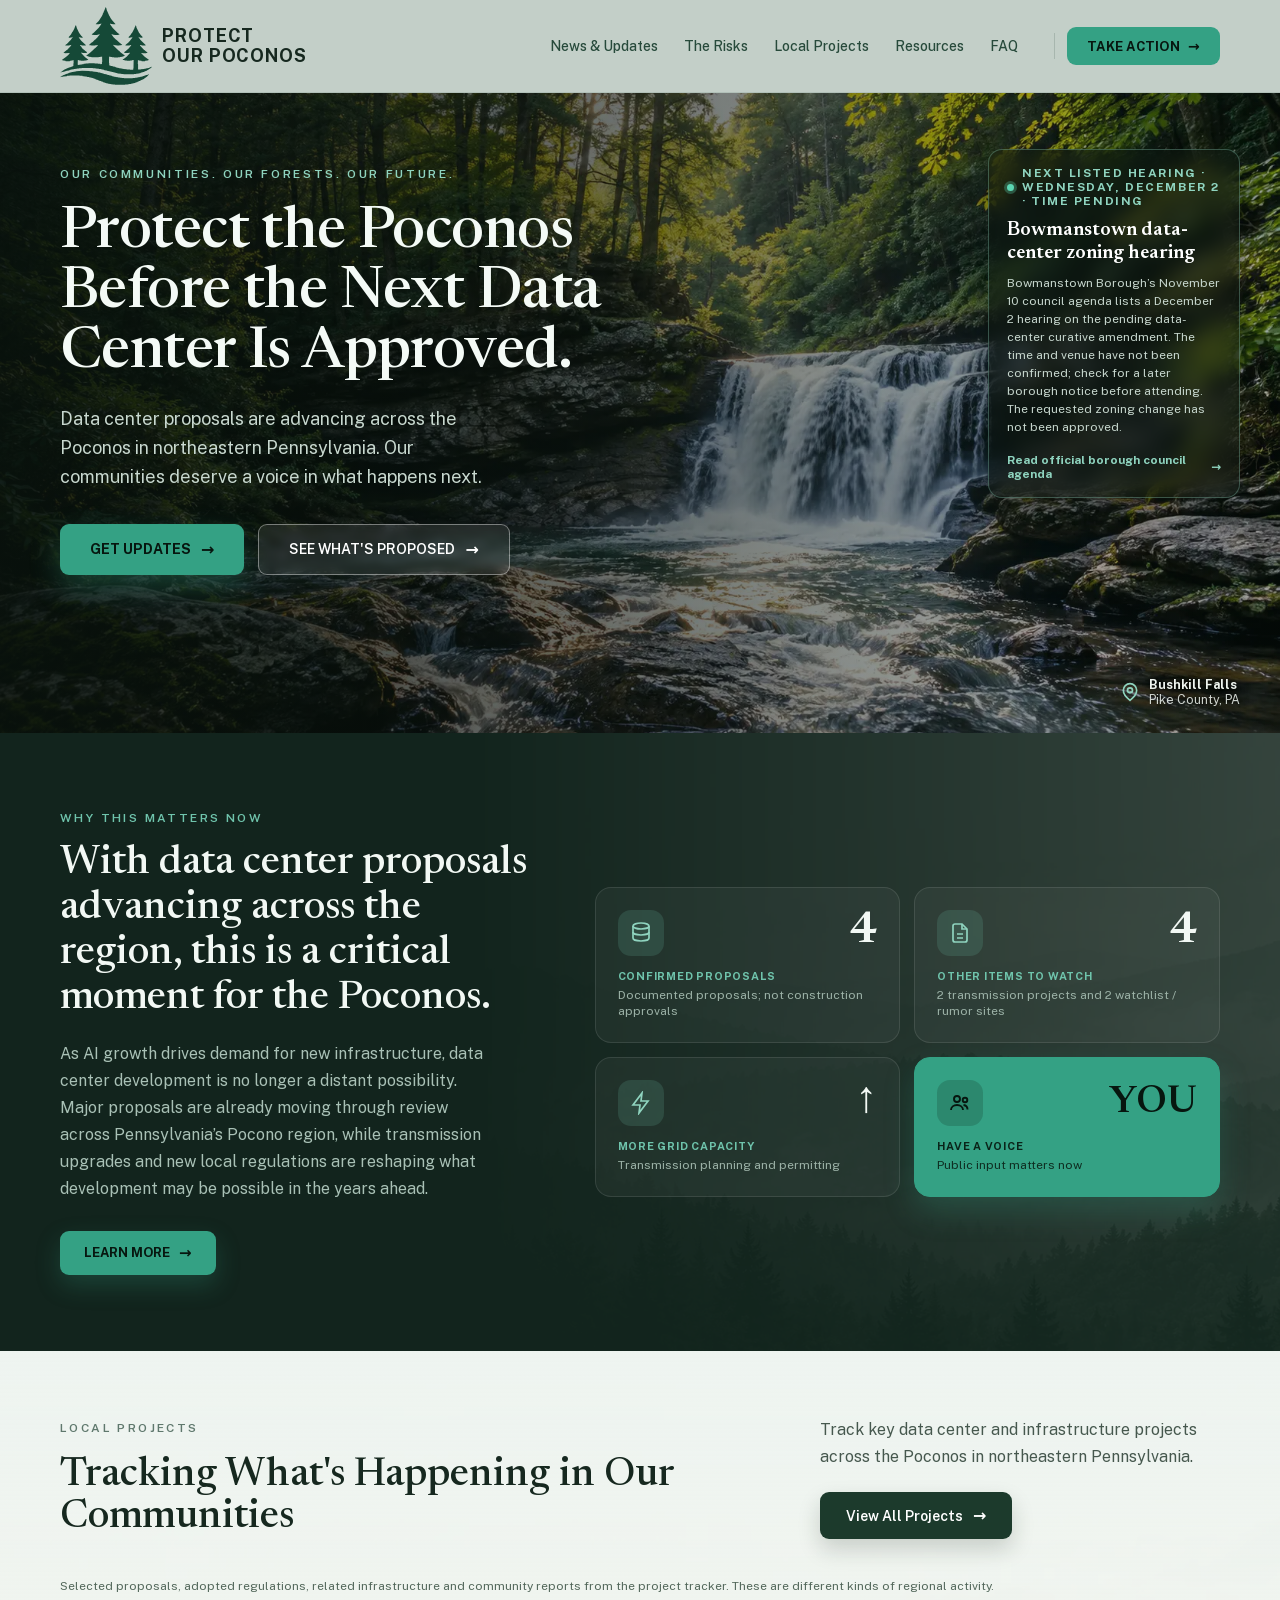
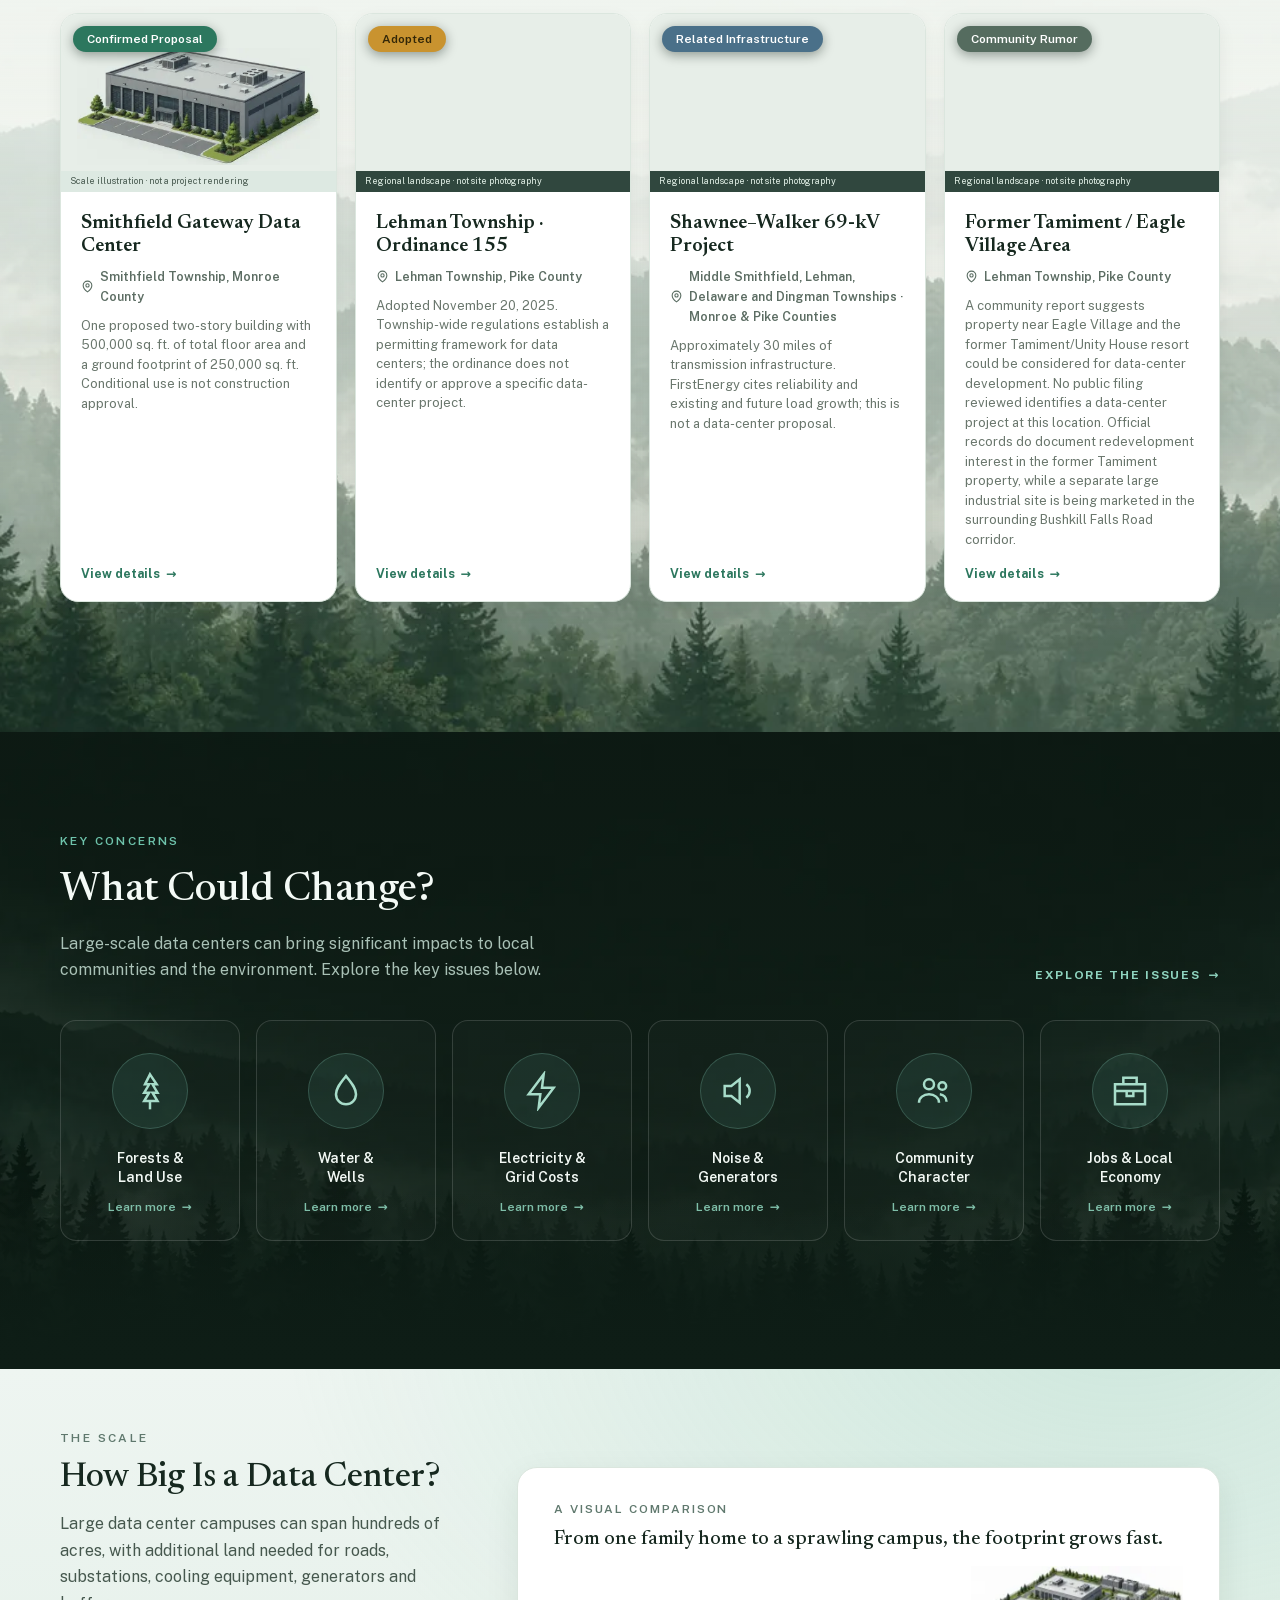
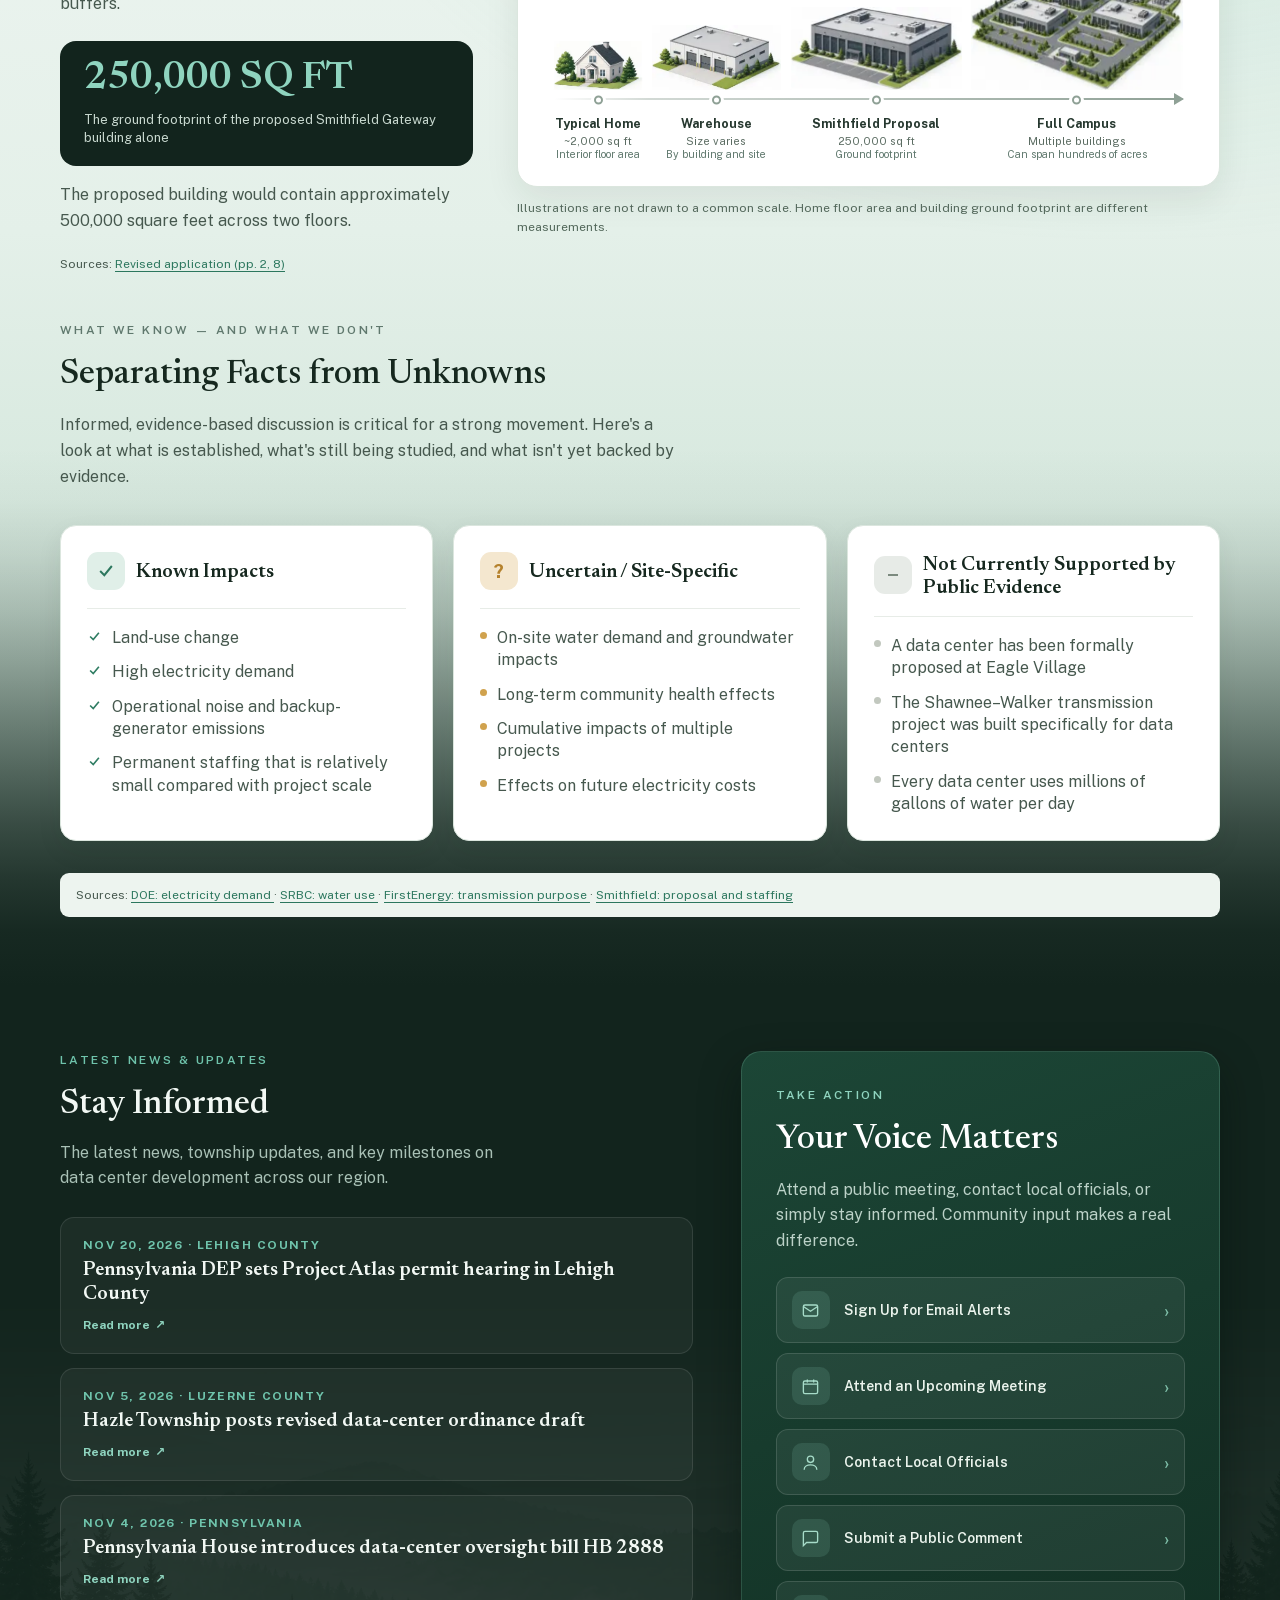
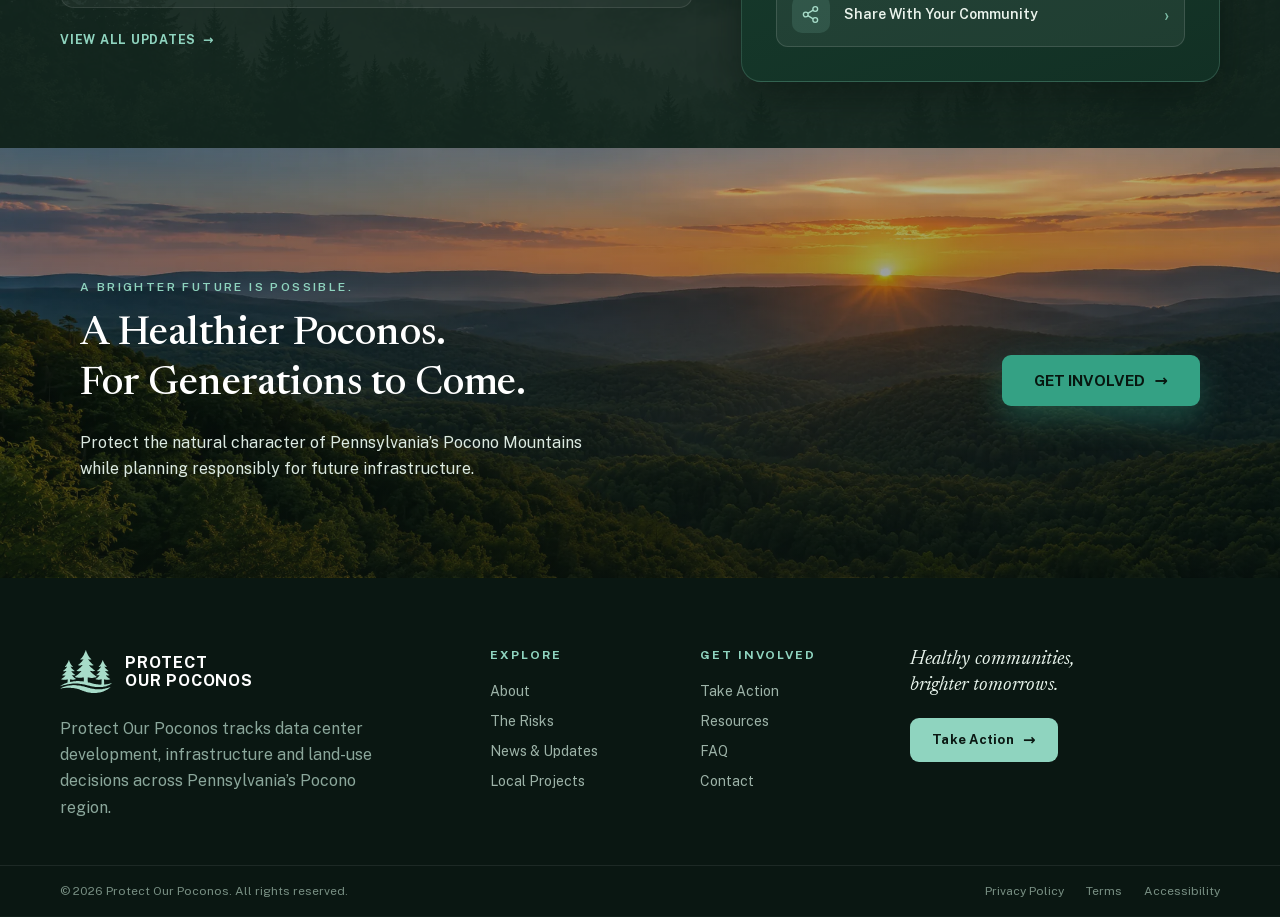
==== commit ce021f78: "updates to projects and news" ====
--- a/index.html
+++ b/index.html
@@ -892,9 +892,9 @@
        </p>
        <div class="home-news-list" id="news-list">
 <!-- HOME_NEWS:START -->
+<a aria-label="Pennsylvania DEP sets Project Atlas permit hearing in Lehigh County (opens in a new tab)" class="news-card home-news-row" href="https://www.pa.gov/agencies/dep/newsroom/2026-11-20-dep-to-host-public-meeting-and-hearing-on-proposed-project-atlas-data-center" rel="noopener noreferrer" target="_blank"><div class="home-news-row-body"><div class="home-news-date"><time datetime="2026-11-20">NOV 20, 2026</time> · LEHIGH COUNTY</div><h3 class="home-news-title">Pennsylvania DEP sets Project Atlas permit hearing in Lehigh County</h3><span class="home-news-link">Read more <span aria-hidden="true">↗</span></span></div></a>
 <a aria-label="Hazle Township posts revised data-center ordinance draft (opens in a new tab)" class="news-card home-news-row" href="https://www.hazletownship.com/documents/data-center-ordinance" rel="noopener noreferrer" target="_blank"><div class="home-news-row-body"><div class="home-news-date"><time datetime="2026-11-05">NOV 5, 2026</time> · LUZERNE COUNTY</div><h3 class="home-news-title">Hazle Township posts revised data-center ordinance draft</h3><span class="home-news-link">Read more <span aria-hidden="true">↗</span></span></div></a>
 <a aria-label="Pennsylvania House introduces data-center oversight bill HB 2888 (opens in a new tab)" class="news-card home-news-row" href="https://www.palegis.us/legislation/bills/2025/0/HB2888" rel="noopener noreferrer" target="_blank"><div class="home-news-row-body"><div class="home-news-date"><time datetime="2026-11-04">NOV 4, 2026</time> · PENNSYLVANIA</div><h3 class="home-news-title">Pennsylvania House introduces data-center oversight bill HB 2888</h3><span class="home-news-link">Read more <span aria-hidden="true">↗</span></span></div></a>
-<a aria-label="November 10 hearing set in Pennsylvania Glacial Till zoning challenge (opens in a new tab)" class="news-card home-news-row" href="https://www.poconorecord.com/public-notices/notice/11/03/2026/public-notice-notice-is-hereby-given-2026-11-03-pocono-record-pennsylvania-1a1a27a5e5a" rel="noopener noreferrer" target="_blank"><div class="home-news-row-body"><div class="home-news-date"><time datetime="2026-11-03">NOV 3, 2026</time> · MONROE COUNTY</div><h3 class="home-news-title">November 10 hearing set in Pennsylvania Glacial Till zoning challenge</h3><span class="home-news-link">Read more <span aria-hidden="true">↗</span></span></div></a>
 <!-- HOME_NEWS:END -->
 </div>
        <a class="home-news-viewall" href="news.html">
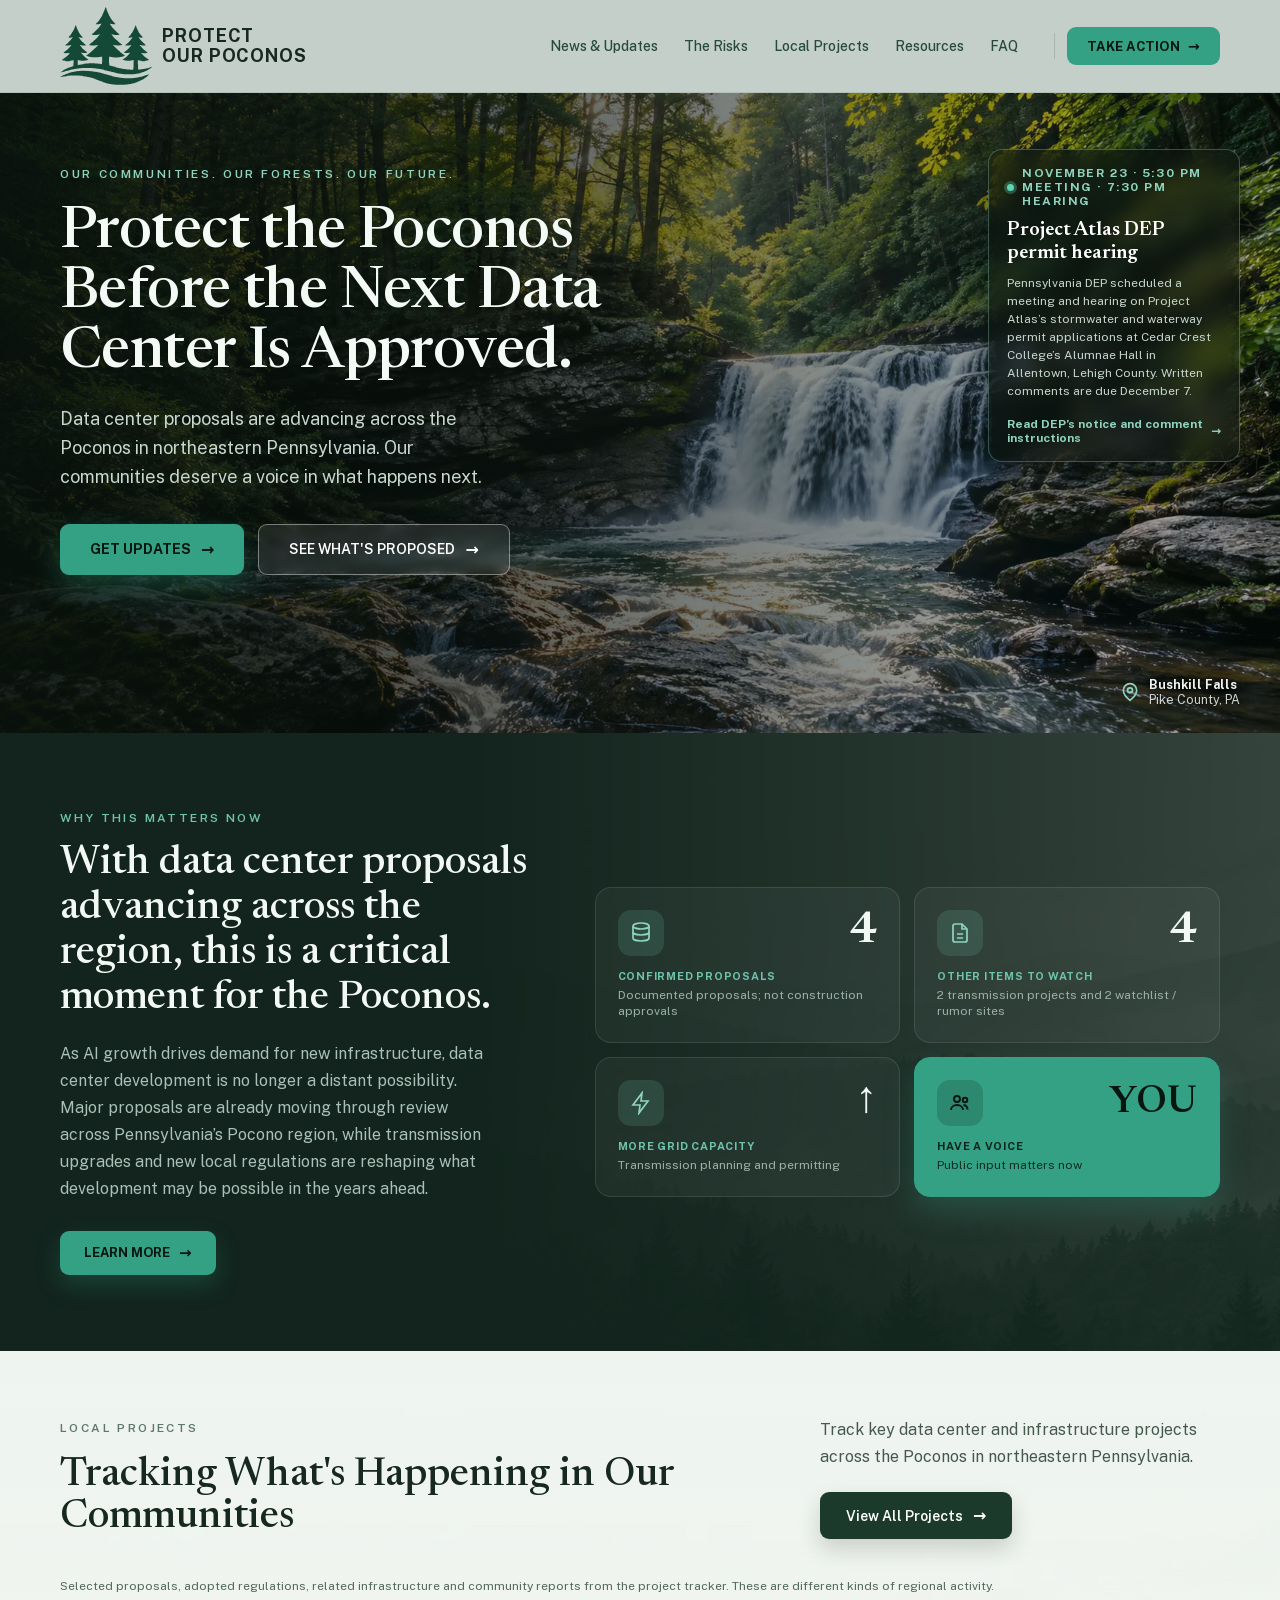
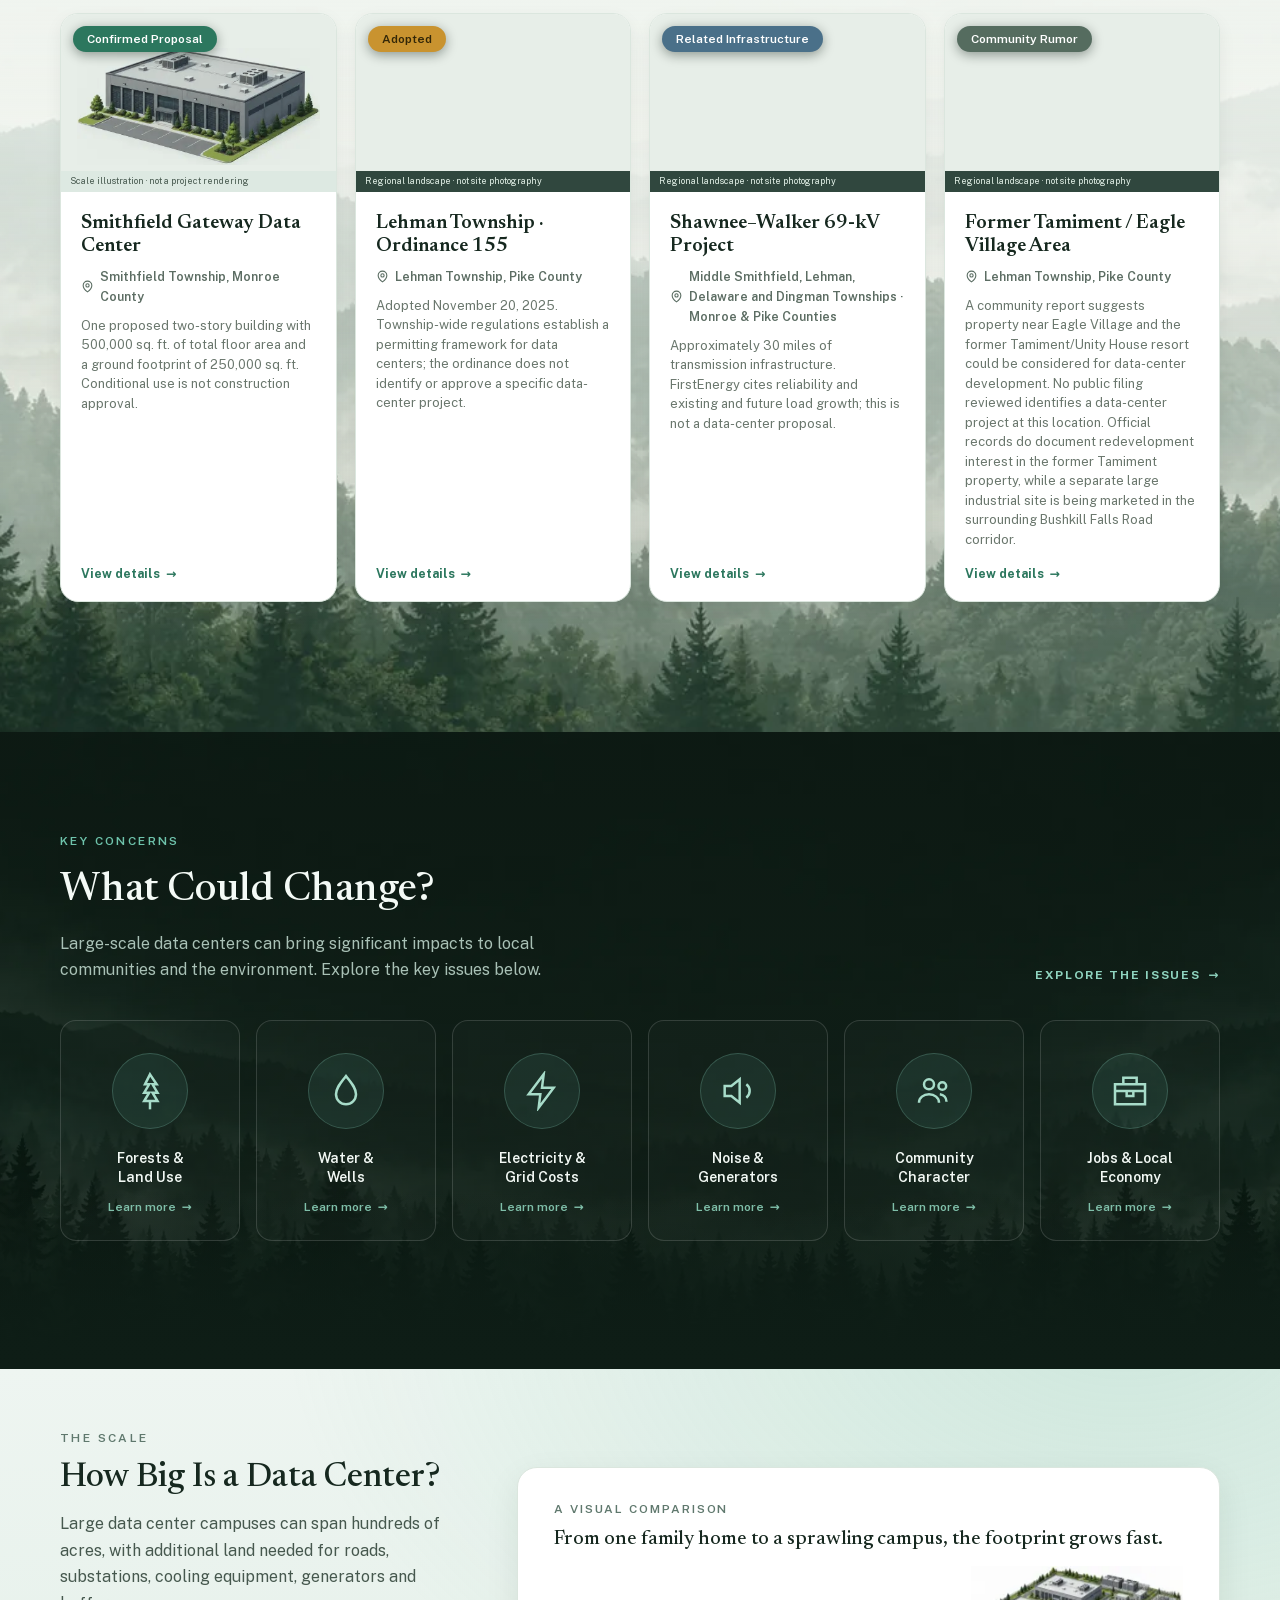
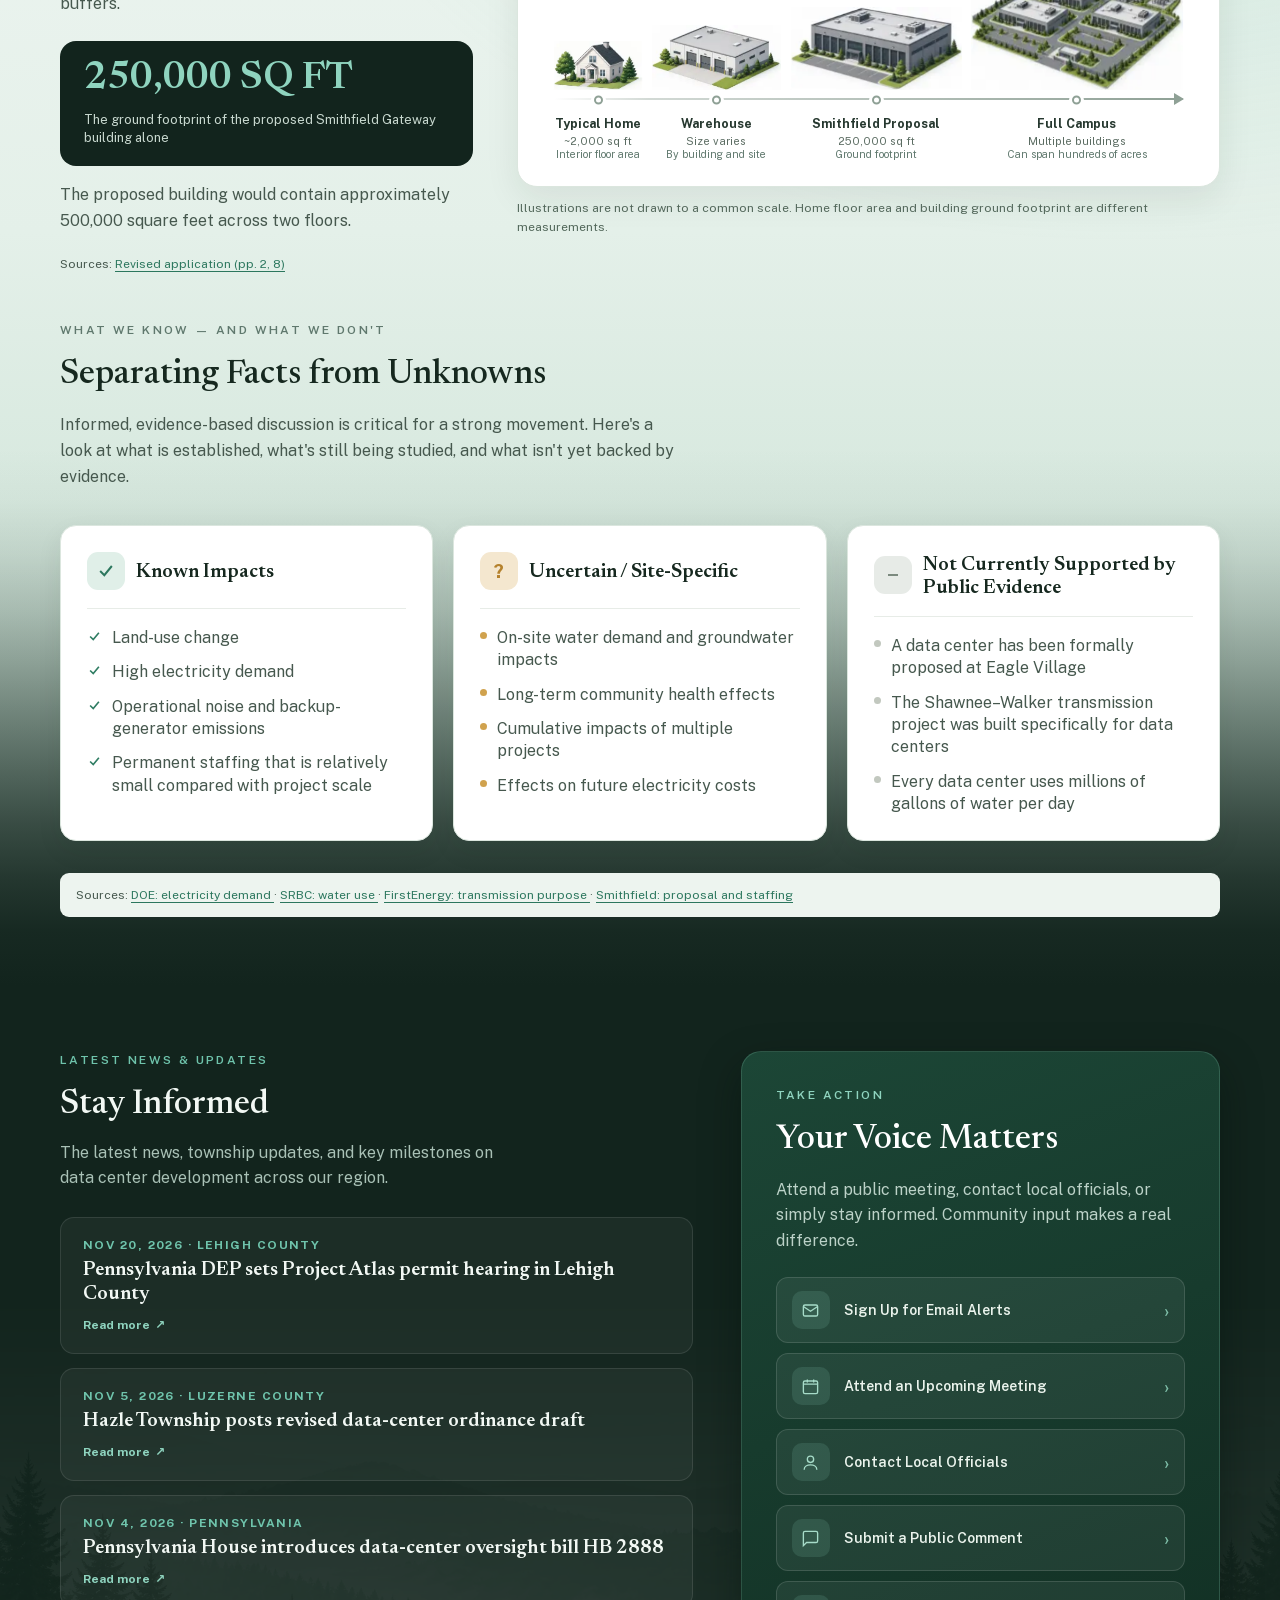
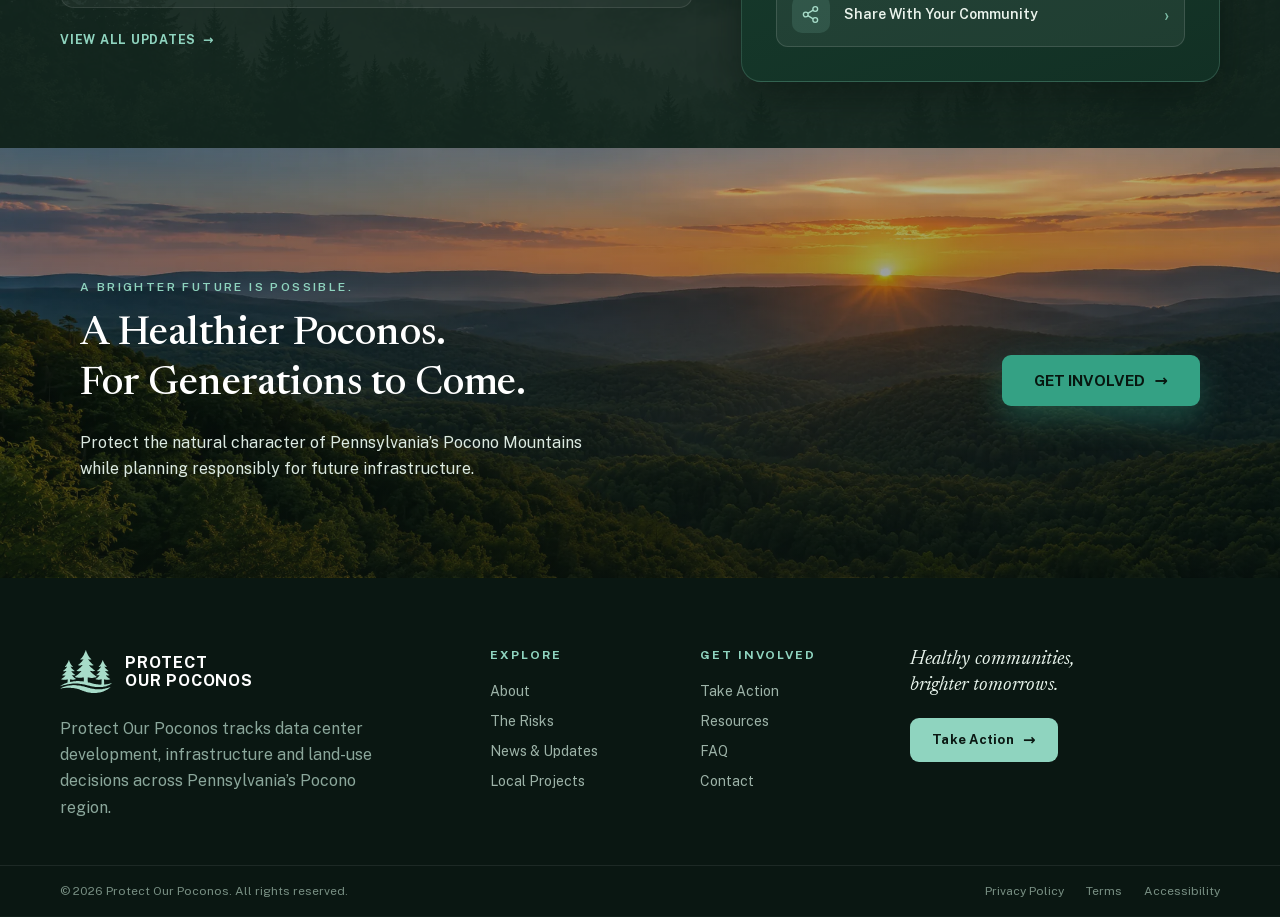
==== commit aeb123f5: "nov 23 update" ====
--- a/index.html
+++ b/index.html
@@ -88,20 +88,20 @@
         </div>
        </div>
       </div>
-      <a class="meeting-card hero-meeting-card" href="https://bowmanstown.org/document/council-agenda-november-10th-2026/" target="_blank" rel="noopener noreferrer">
+      <a class="meeting-card hero-meeting-card" href="https://www.pa.gov/agencies/dep/newsroom/2026-11-20-dep-to-host-public-meeting-and-hearing-on-proposed-project-atlas-data-center" target="_blank" rel="noopener noreferrer">
        <div class="home-meeting-badge-row">
         <span class="home-meeting-dot">
         </span>
-        NEXT LISTED HEARING · WEDNESDAY, DECEMBER 2 · TIME PENDING
+        NOVEMBER 23 · 5:30 PM MEETING · 7:30 PM HEARING
        </div>
        <div class="home-meeting-title">
-        Bowmanstown data-center zoning hearing
+        Project Atlas DEP permit hearing
        </div>
        <div class="home-meeting-meta">
-        Bowmanstown Borough’s November 10 council agenda lists a December 2 hearing on the pending data-center curative amendment. The time and venue have not been confirmed; check for a later borough notice before attending. The requested zoning change has not been approved.
+        Pennsylvania DEP scheduled a meeting and hearing on Project Atlas’s stormwater and waterway permit applications at Cedar Crest College’s Alumnae Hall in Allentown, Lehigh County. Written comments are due December 7.
        </div>
        <span class="home-meeting-link">
-        Read official borough council agenda
+        Read DEP’s notice and comment instructions
         <span>
          →
         </span>
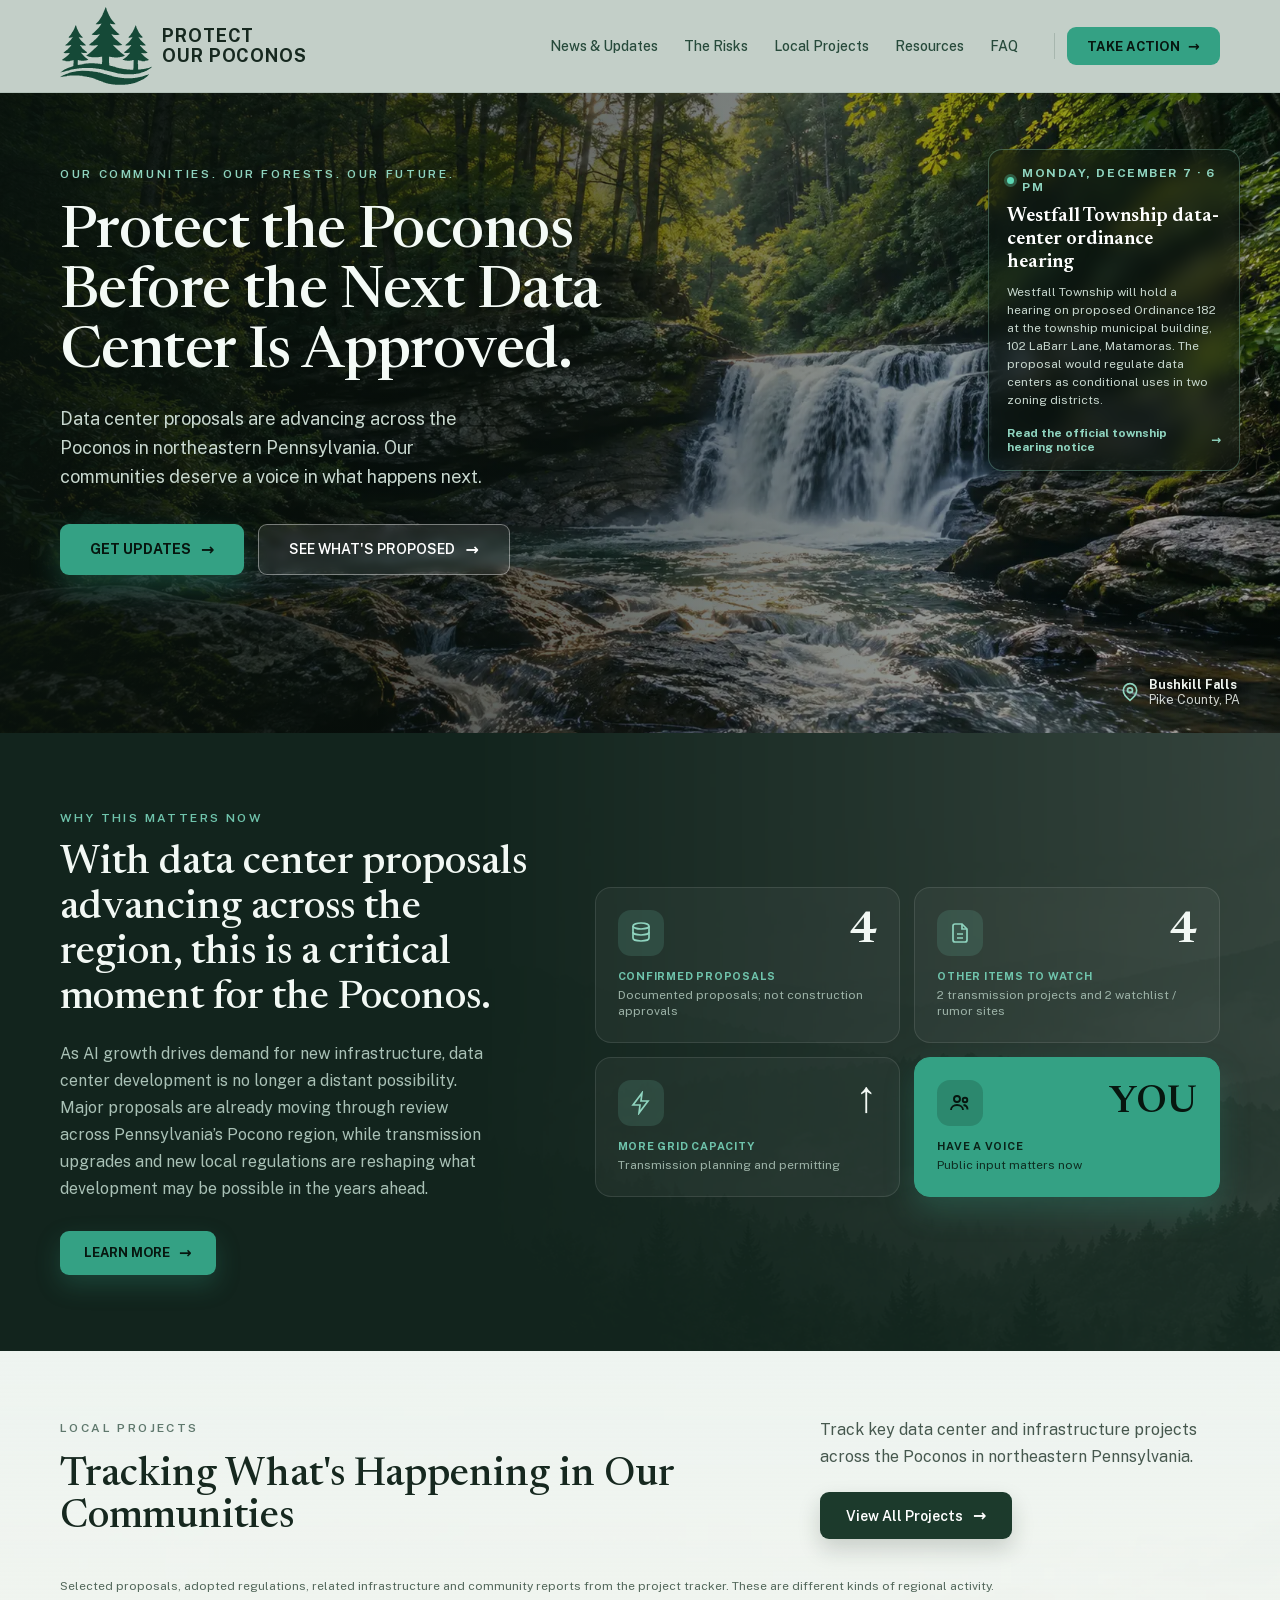
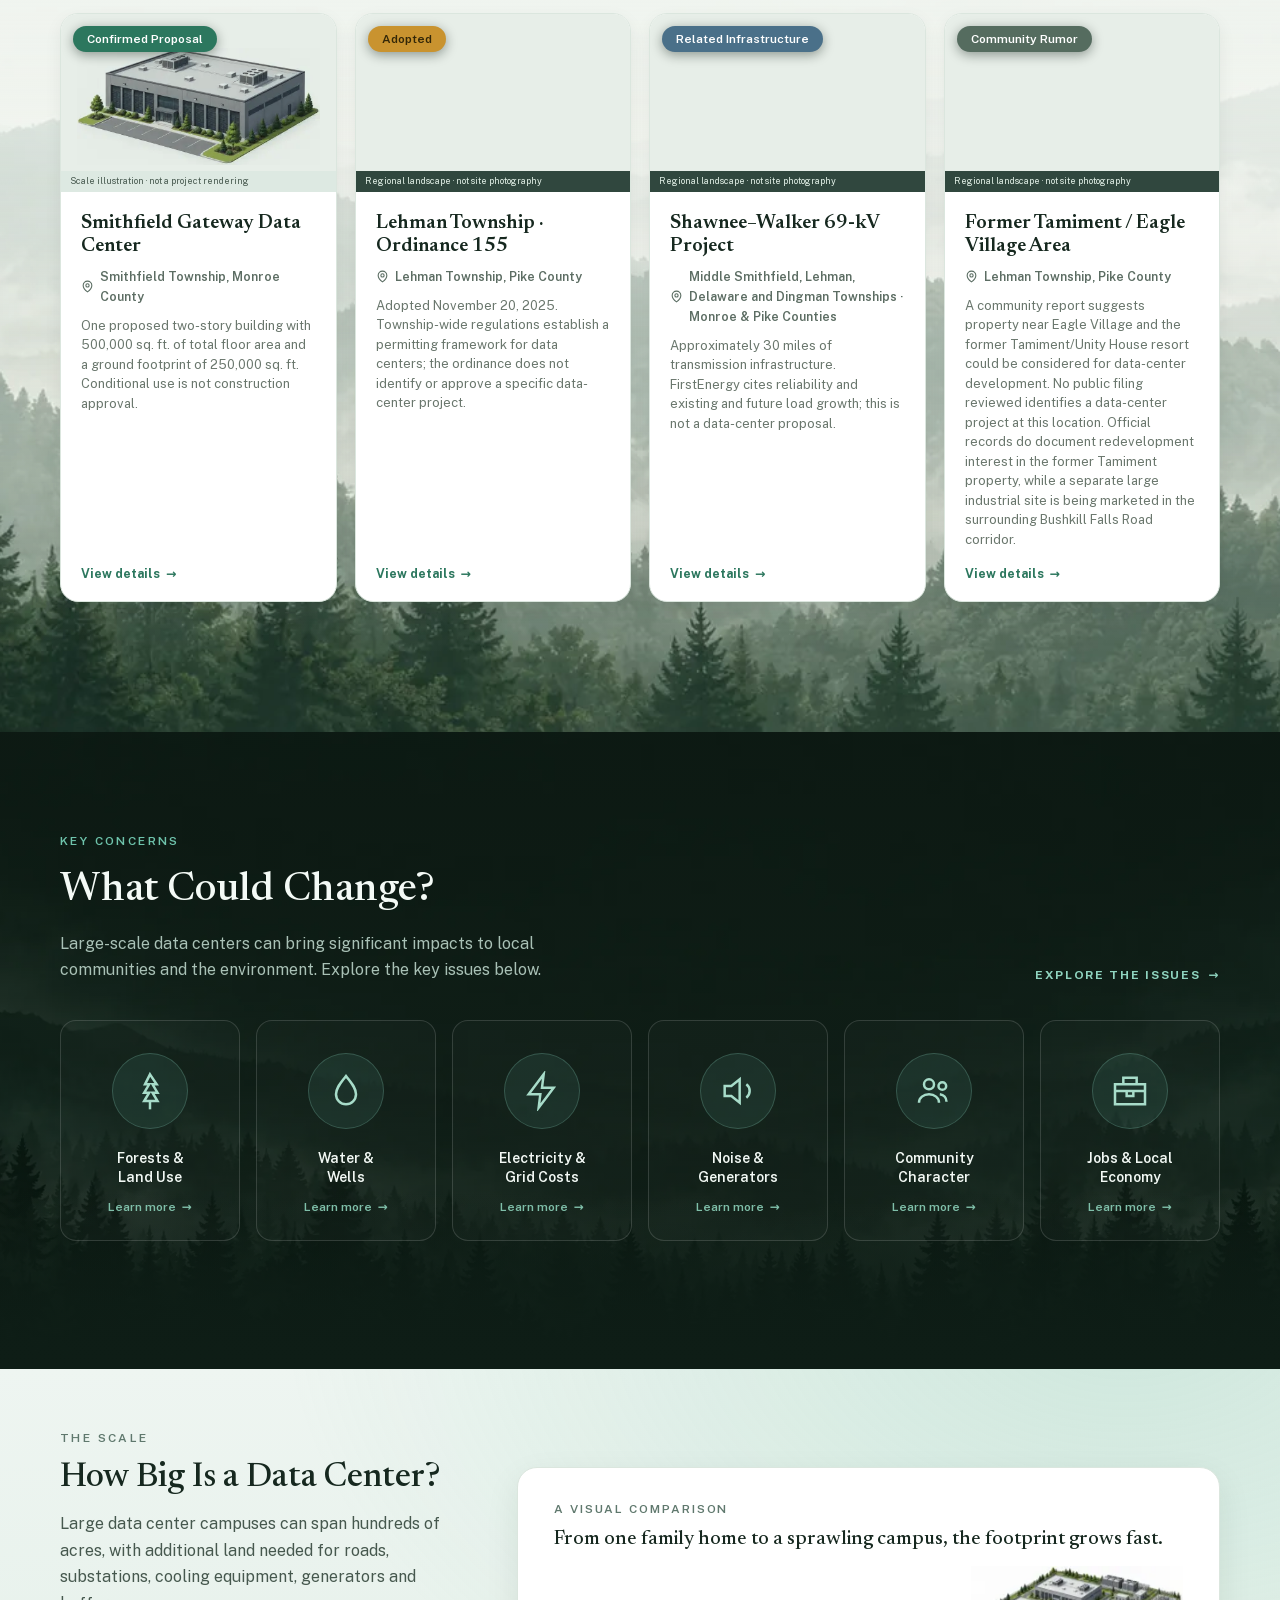
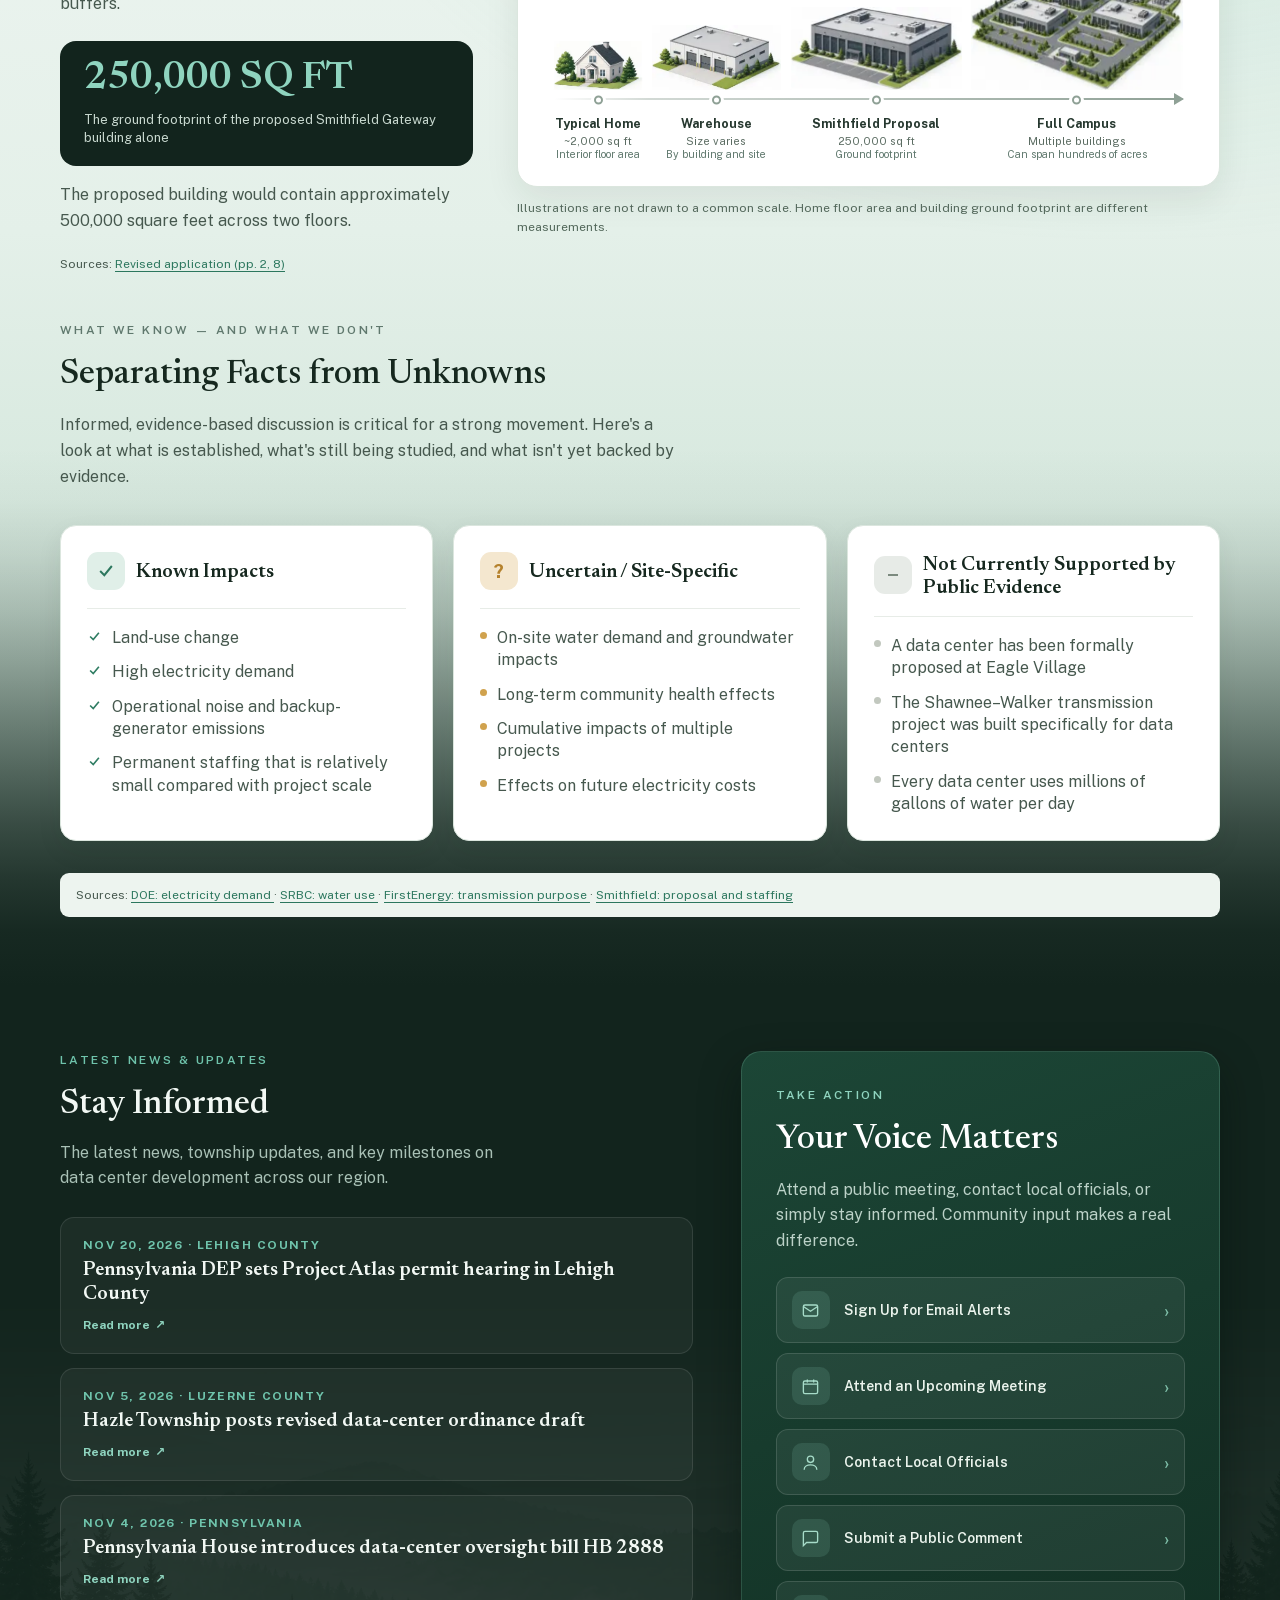
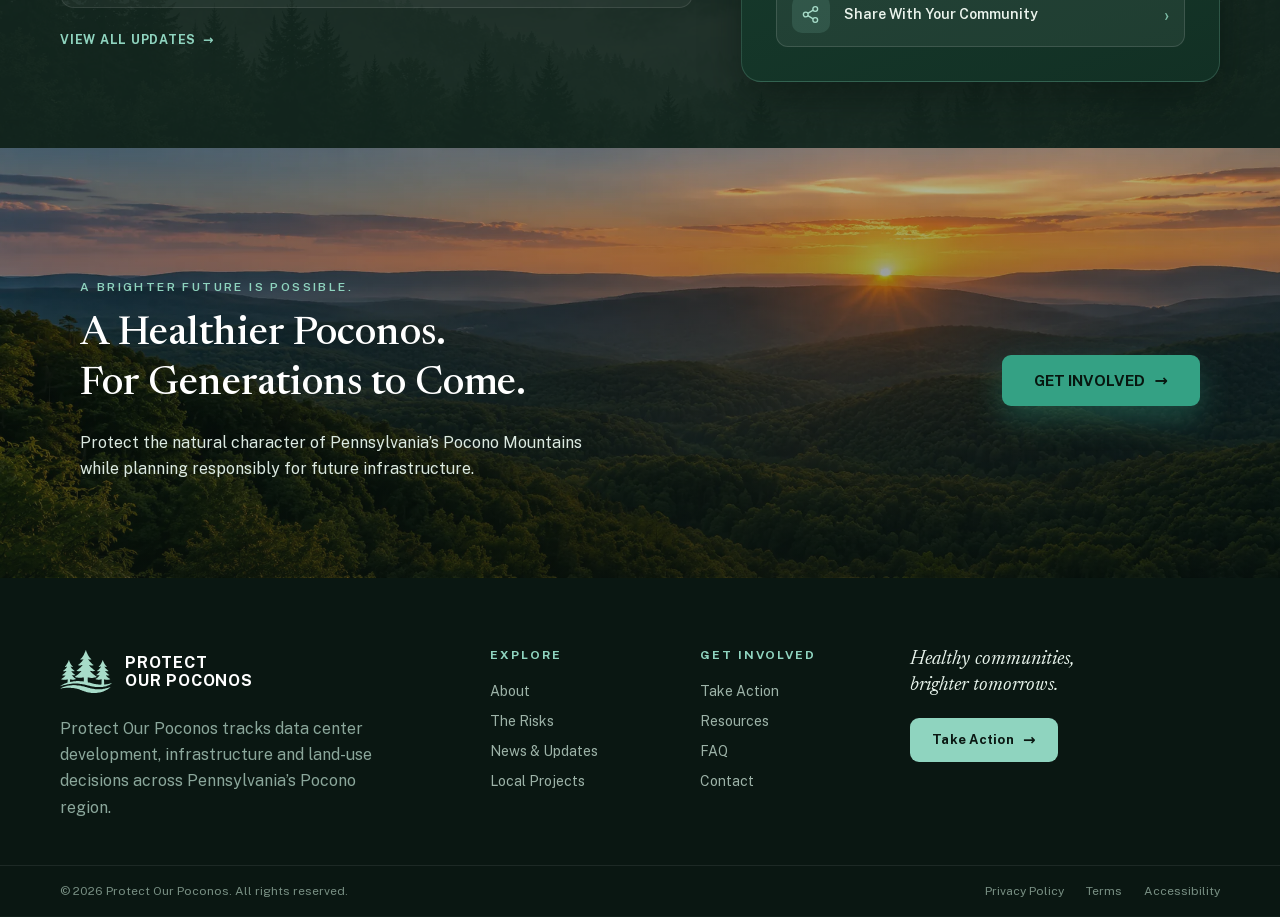
==== commit a7220b81: "nov 25 update" ====
--- a/index.html
+++ b/index.html
@@ -88,20 +88,20 @@
         </div>
        </div>
       </div>
-      <a class="meeting-card hero-meeting-card" href="https://www.pa.gov/agencies/dep/newsroom/2026-11-20-dep-to-host-public-meeting-and-hearing-on-proposed-project-atlas-data-center" target="_blank" rel="noopener noreferrer">
+      <a class="meeting-card hero-meeting-card" href="https://westfalltownship.org/public-notice-data-center-ordinance-hearing/" target="_blank" rel="noopener noreferrer">
        <div class="home-meeting-badge-row">
         <span class="home-meeting-dot">
         </span>
-        NOVEMBER 23 · 5:30 PM MEETING · 7:30 PM HEARING
+        MONDAY, DECEMBER 7 · 6 PM
        </div>
        <div class="home-meeting-title">
-        Project Atlas DEP permit hearing
+        Westfall Township data-center ordinance hearing
        </div>
        <div class="home-meeting-meta">
-        Pennsylvania DEP scheduled a meeting and hearing on Project Atlas’s stormwater and waterway permit applications at Cedar Crest College’s Alumnae Hall in Allentown, Lehigh County. Written comments are due December 7.
+        Westfall Township will hold a hearing on proposed Ordinance 182 at the township municipal building, 102 LaBarr Lane, Matamoras. The proposal would regulate data centers as conditional uses in two zoning districts.
        </div>
        <span class="home-meeting-link">
-        Read DEP’s notice and comment instructions
+        Read the official township hearing notice
         <span>
          →
         </span>
